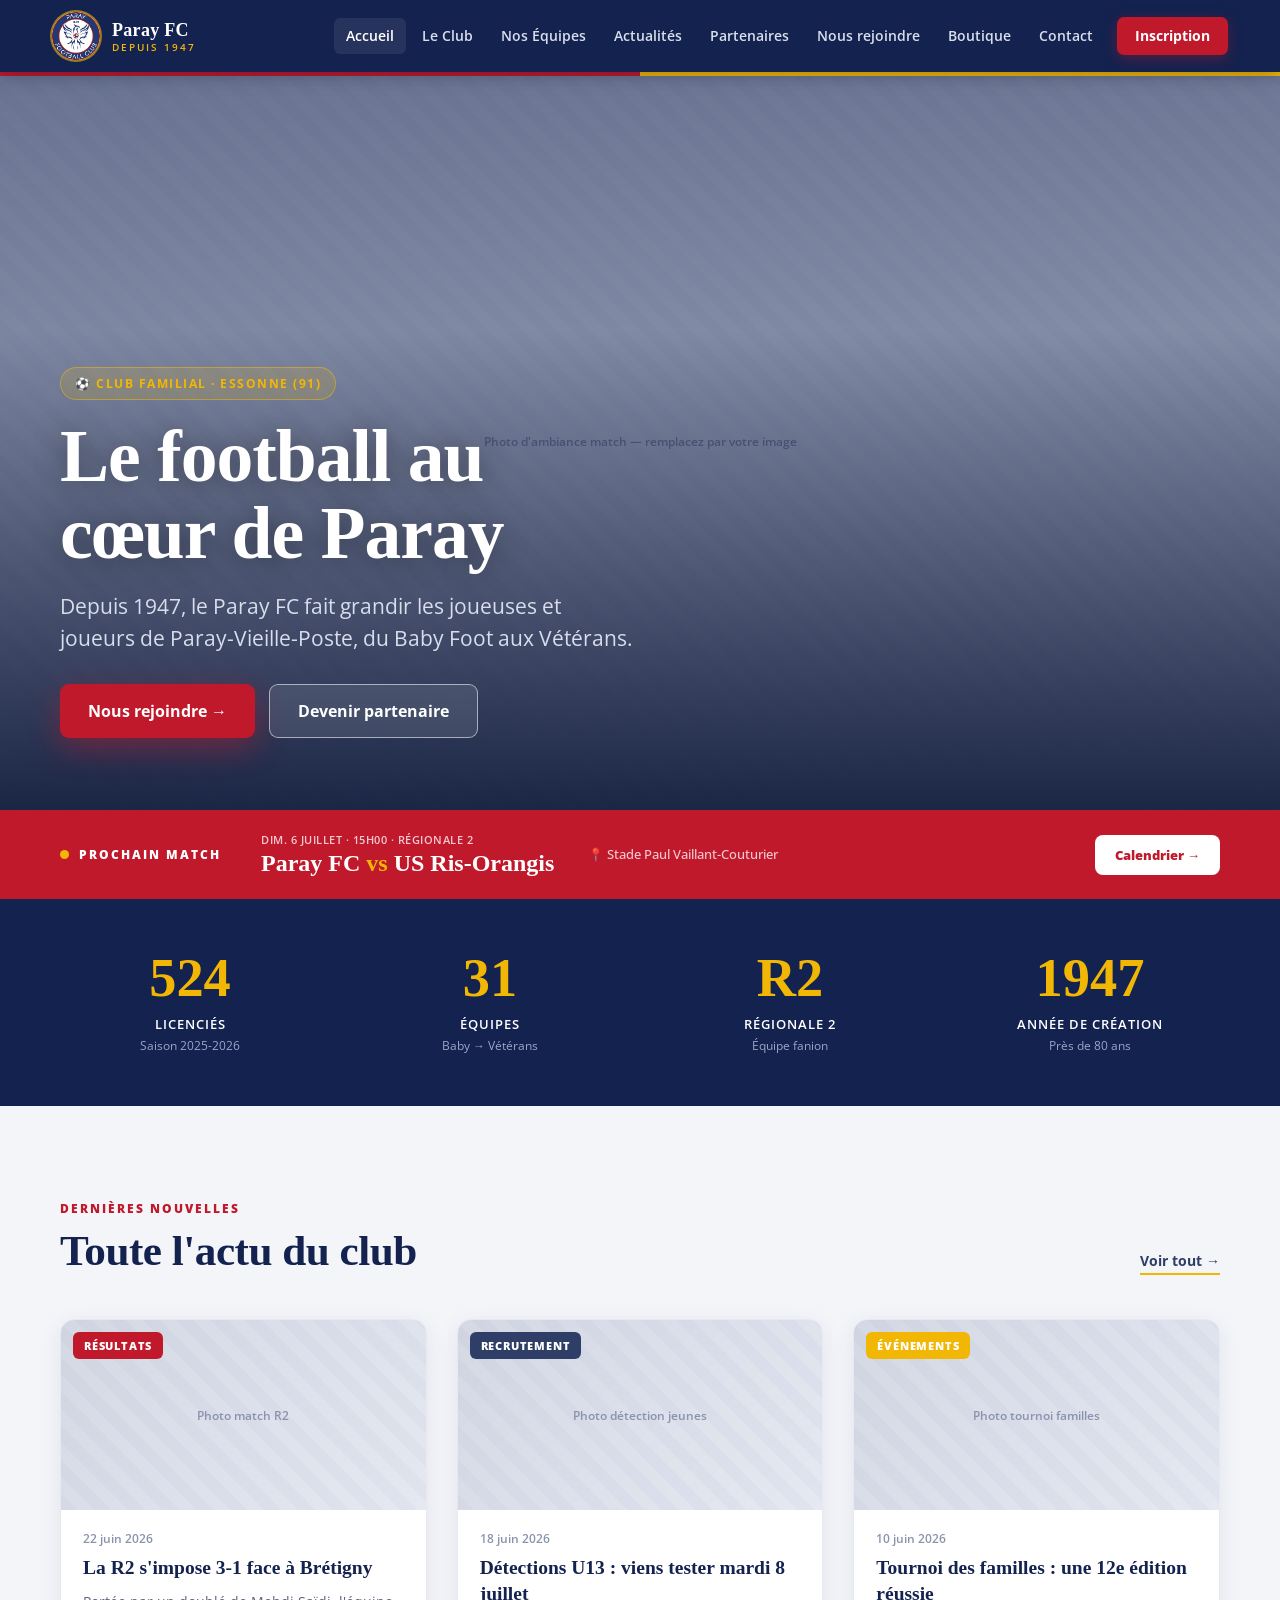
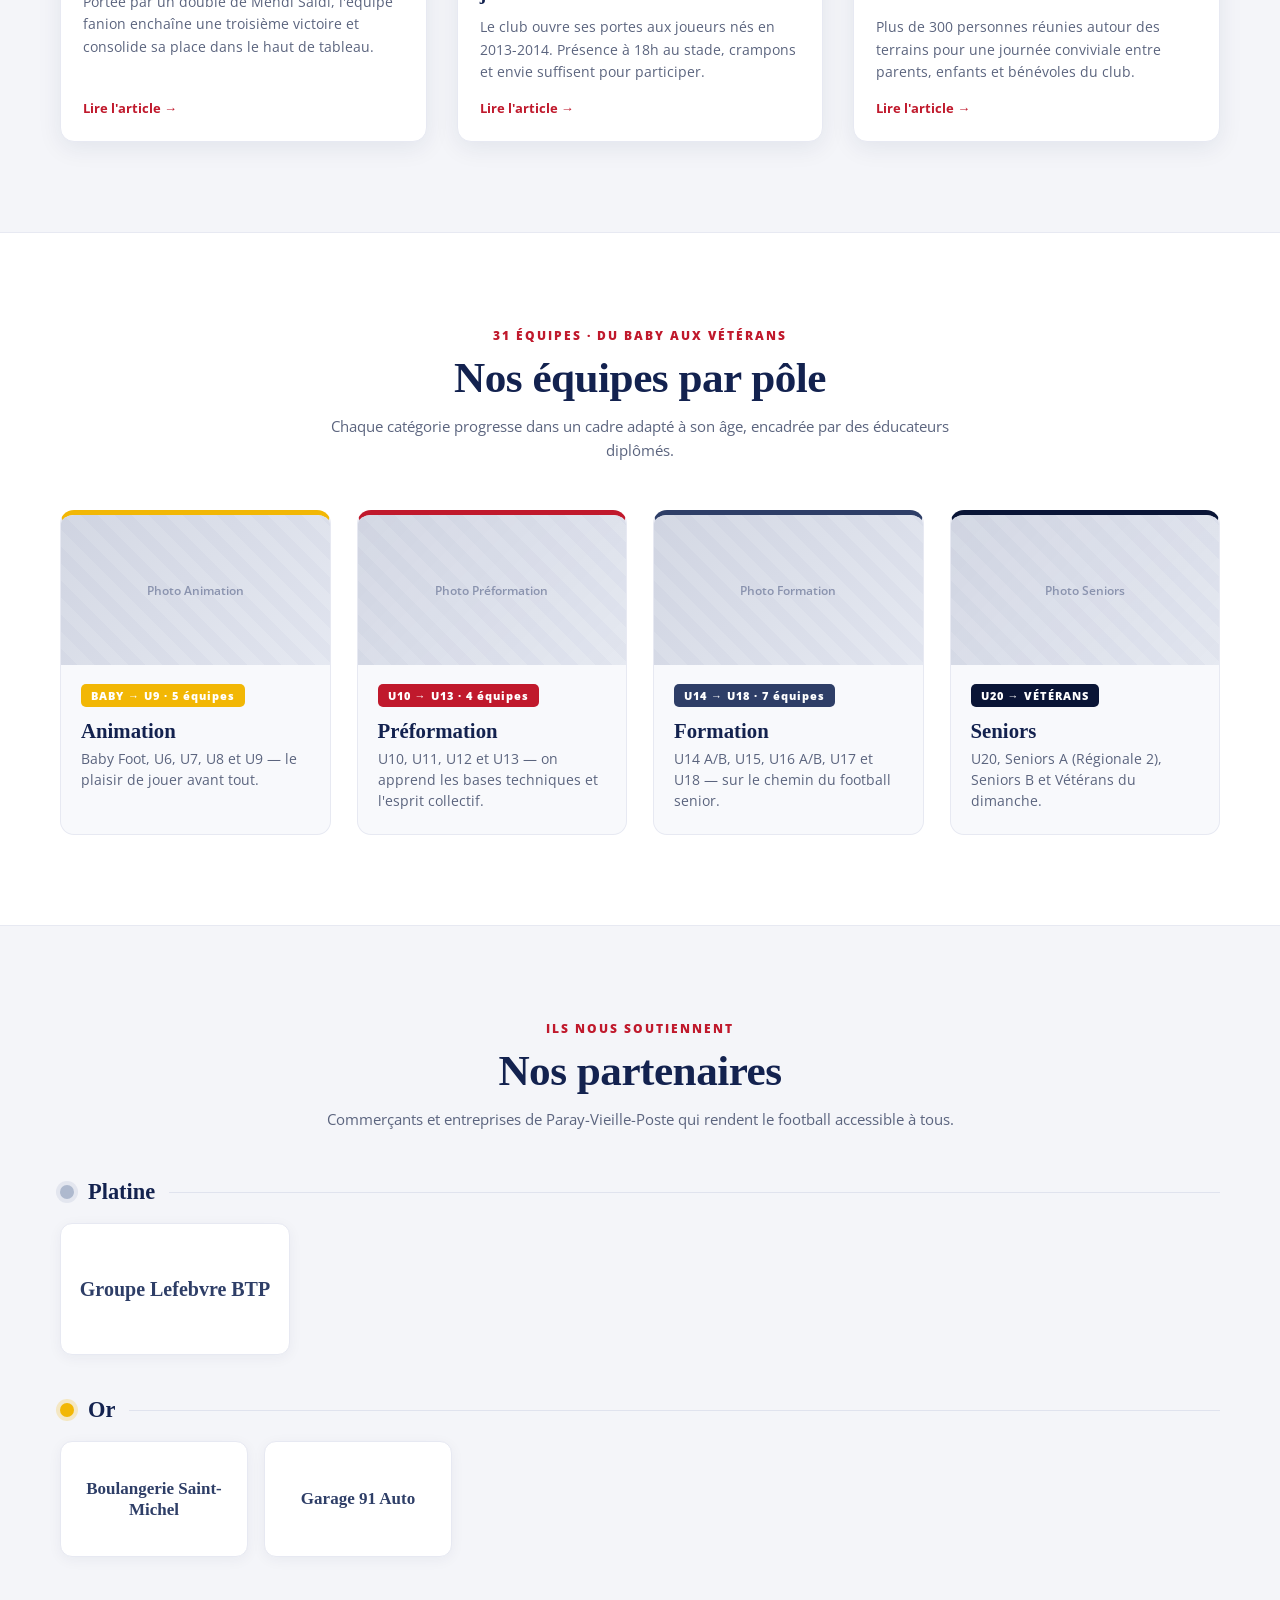
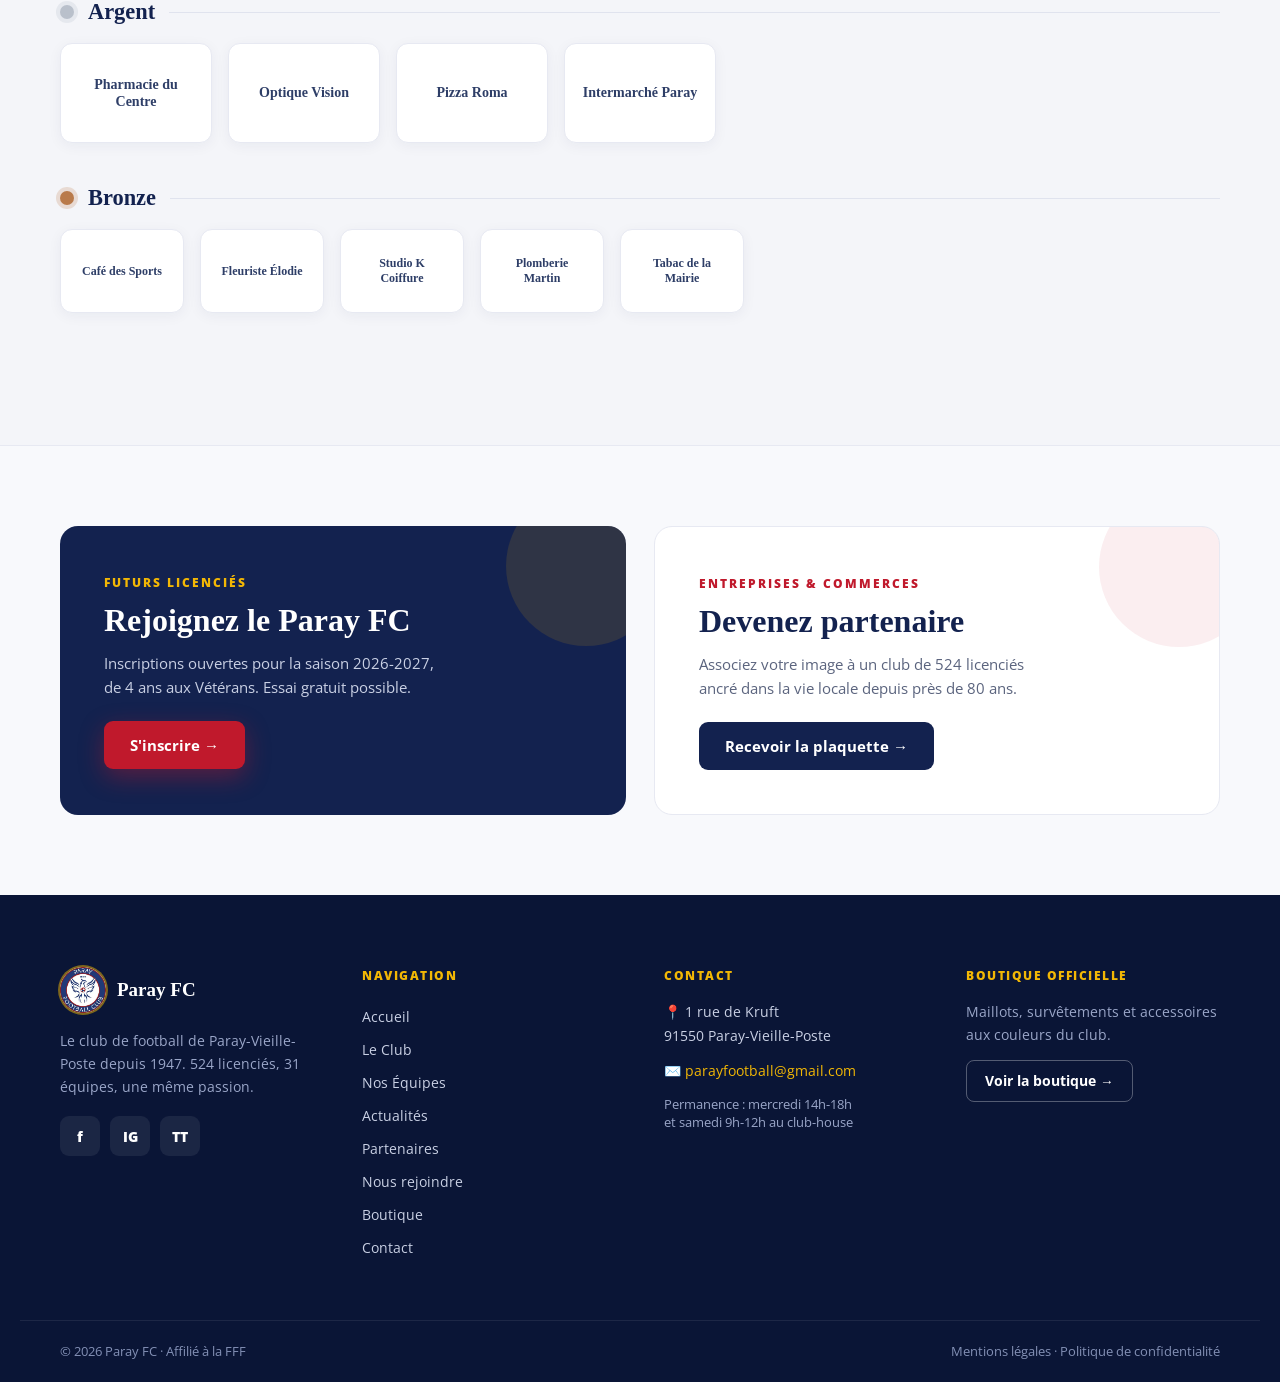
==== index.html @ 1a1b3046 "Week-end partage en ligne via Supabase (store.js) — admin ecrit, accueil lit, visible par tous" ====
<!DOCTYPE html>
<html lang="fr">
<head>
  <meta charset="utf-8">
  <meta name="viewport" content="width=device-width, initial-scale=1">
  <title>Paray FC — Le football au cœur de Paray</title>
  <meta name="description" content="Depuis 1947, le Paray Football Club fait grandir les joueuses et joueurs de Paray-Vieille-Poste, du Baby Foot aux Vétérans. 524 licenciés, 31 équipes.">

  <link rel="preconnect" href="https://fonts.googleapis.com">
  <link rel="preconnect" href="https://fonts.gstatic.com" crossorigin>
  <link href="https://fonts.googleapis.com/css2?family=Open+Sans:ital,wght@0,400;0,500;0,600;0,700;0,800;1,400&display=swap" rel="stylesheet">
  <link rel="stylesheet" href="css/style.css">
</head>
<body>

  <!-- ============ NAVIGATION ============ -->
  <header class="site-header">
    <nav class="nav">
      <a href="index.html#accueil" class="nav__logo">
        <img src="images/logo-paray.webp" data-config-src="logoUrl" alt="Logo Paray FC" class="logo-img">
        <span class="logo-text">
          <span class="logo-name" data-config="clubName">Paray FC</span>
          <span class="logo-since" data-config="since">DEPUIS 1947</span>
        </span>
      </a>

      <!-- Liens desktop -->
      <div class="nav__links">
        <a href="index.html#accueil" class="nav__link is-active">Accueil</a>
        <a href="club.html" class="nav__link">Le Club</a>
        <a href="equipes.html" class="nav__link">Nos Équipes</a>
        <a href="actualites.html" class="nav__link">Actualités</a>
        <a href="partenaires.html" class="nav__link">Partenaires</a>
        <a href="rejoindre.html" class="nav__link">Nous rejoindre</a>
        <a href="boutique.html" class="nav__link">Boutique</a>
        <a href="contact.html" class="nav__link">Contact</a>
        <a href="rejoindre.html" class="nav__cta">Inscription</a>
      </div>

      <!-- Bouton hamburger mobile -->
      <button class="nav__burger" data-burger aria-label="Menu" aria-expanded="false" aria-controls="mobile-menu">
        <span>
          <span></span><span></span><span></span>
        </span>
      </button>
    </nav>

    <!-- Menu mobile déroulant -->
    <div class="mobile-menu" id="mobile-menu" data-mobile-menu>
      <a href="index.html#accueil" class="mobile-menu__link">Accueil</a>
      <a href="club.html" class="mobile-menu__link">Le Club</a>
      <a href="equipes.html" class="mobile-menu__link">Nos Équipes</a>
      <a href="actualites.html" class="mobile-menu__link">Actualités</a>
      <a href="partenaires.html" class="mobile-menu__link">Partenaires</a>
      <a href="rejoindre.html" class="mobile-menu__link">Nous rejoindre</a>
      <a href="boutique.html" class="mobile-menu__link">Boutique</a>
      <a href="contact.html" class="mobile-menu__link">Contact</a>
      <a href="rejoindre.html" class="mobile-menu__cta">S'inscrire au club</a>
    </div>
  </header>

  <!-- ============ HERO ============ -->
  <section id="accueil" class="hero">
    <div class="img-placeholder">Photo d'ambiance match — remplacez par votre image</div>
    <div class="hero__overlay"></div>
    <div class="hero__stripe"></div>

    <div class="hero__content">
      <span class="badge">⚽ CLUB FAMILIAL · ESSONNE (91)</span>
      <h1 class="hero__title">Le football au cœur de Paray</h1>
      <p class="hero__text">Depuis <span data-config="foundedYear">1947</span>, le <span data-config="clubName">Paray FC</span> fait grandir les joueuses et joueurs de <span data-config="city">Paray-Vieille-Poste</span>, du Baby Foot aux Vétérans.</p>
      <div class="hero__actions">
        <a href="rejoindre.html" class="btn btn--primary">Nous rejoindre →</a>
        <a href="partenaires.html" class="btn btn--ghost">Devenir partenaire</a>
      </div>
    </div>
  </section>

  <!-- ============ BANDEAU PROCHAIN MATCH ============ -->
  <section class="match-banner">
    <div class="match-banner__inner">
      <div class="match-label">
        <span class="pulse-dot"></span>
        <span>PROCHAIN MATCH</span>
      </div>
      <div class="match-info">
        <div>
          <div class="match-meta">DIM. 6 JUILLET · 15H00 · RÉGIONALE 2</div>
          <div class="match-teams"><span data-config="clubName">Paray FC</span> <span class="vs">vs</span> US Ris-Orangis</div>
        </div>
        <span class="match-place">📍 Stade Paul Vaillant-Couturier</span>
      </div>
      <a href="actualites.html" class="match-cta">Calendrier →</a>
    </div>
  </section>

  <!-- ============ WEEK-END (programme + résultats, alimentés par admin.html) ============ -->
  <section id="weekend" class="section" hidden>
    <div class="section-head">
      <div>
        <span class="eyebrow">LE WEEK-END</span>
        <h2 class="section-title">Programme &amp; résultats</h2>
      </div>
      <span id="weekend-date" class="section-head__meta"></span>
    </div>
    <div class="weekend-grid">
      <div class="weekend-col">
        <h3 class="weekend-subtitle">📅 Programme</h3>
        <div id="program-wrap"></div>
        <p id="program-empty" class="wk-empty" hidden>Programme à venir.</p>
      </div>
      <div class="weekend-col">
        <h3 class="weekend-subtitle">🏆 Derniers résultats</h3>
        <div id="results-wrap"></div>
        <p id="results-empty" class="wk-empty" hidden>Résultats à venir.</p>
      </div>
    </div>
  </section>

  <!-- ============ STATISTIQUES ============ -->
  <section class="stats">
    <div class="stats__grid">
      <div class="stat">
        <span class="stat__value" data-config="memberCount">524</span>
        <span class="stat__label">Licenciés</span>
        <span class="stat__sub">Saison 2025-2026</span>
      </div>
      <div class="stat">
        <span class="stat__value" data-config="teamCount">31</span>
        <span class="stat__label">Équipes</span>
        <span class="stat__sub">Baby → Vétérans</span>
      </div>
      <div class="stat">
        <span class="stat__value">R2</span>
        <span class="stat__label" data-config="flagshipTeam.level">Régionale 2</span>
        <span class="stat__sub">Équipe fanion</span>
      </div>
      <div class="stat">
        <span class="stat__value" data-config="foundedYear">1947</span>
        <span class="stat__label">Année de création</span>
        <span class="stat__sub">Près de 80 ans</span>
      </div>
    </div>
  </section>

  <!-- ============ ACTUALITÉS ============ -->
  <section id="actus" class="section">
    <div class="section-head">
      <div>
        <span class="eyebrow">DERNIÈRES NOUVELLES</span>
        <h2 class="section-title">Toute l'actu du club</h2>
      </div>
      <a href="actualites.html" class="link-more">Voir tout →</a>
    </div>

    <div class="news-grid" id="news-grid">
      <!-- Article 1 -->
      <a href="actualites.html" class="news-card">
        <div class="news-card__media">
          <div class="img-placeholder">Photo match R2</div>
          <span class="news-card__cat" style="background:var(--secondary);">RÉSULTATS</span>
        </div>
        <div class="news-card__body">
          <span class="news-card__date">22 juin 2026</span>
          <h3 class="news-card__title">La R2 s'impose 3-1 face à Brétigny</h3>
          <p class="news-card__excerpt">Portée par un doublé de Mehdi Saïdi, l'équipe fanion enchaîne une troisième victoire et consolide sa place dans le haut de tableau.</p>
          <span class="news-card__more">Lire l'article →</span>
        </div>
      </a>
      <!-- Article 2 -->
      <a href="actualites.html" class="news-card">
        <div class="news-card__media">
          <div class="img-placeholder">Photo détection jeunes</div>
          <span class="news-card__cat" style="background:var(--navy-text);">RECRUTEMENT</span>
        </div>
        <div class="news-card__body">
          <span class="news-card__date">18 juin 2026</span>
          <h3 class="news-card__title">Détections U13 : viens tester mardi 8 juillet</h3>
          <p class="news-card__excerpt">Le club ouvre ses portes aux joueurs nés en 2013-2014. Présence à 18h au stade, crampons et envie suffisent pour participer.</p>
          <span class="news-card__more">Lire l'article →</span>
        </div>
      </a>
      <!-- Article 3 -->
      <a href="actualites.html" class="news-card">
        <div class="news-card__media">
          <div class="img-placeholder">Photo tournoi familles</div>
          <span class="news-card__cat" style="background:var(--accent);">ÉVÉNEMENTS</span>
        </div>
        <div class="news-card__body">
          <span class="news-card__date">10 juin 2026</span>
          <h3 class="news-card__title">Tournoi des familles : une 12e édition réussie</h3>
          <p class="news-card__excerpt">Plus de 300 personnes réunies autour des terrains pour une journée conviviale entre parents, enfants et bénévoles du club.</p>
          <span class="news-card__more">Lire l'article →</span>
        </div>
      </a>
    </div>
  </section>

  <!-- ============ ÉQUIPES PAR PÔLE ============ -->
  <section id="equipes" class="section--band">
    <div class="section">
      <div class="section-center">
        <span class="eyebrow"><span data-config="teamCount">31</span> ÉQUIPES · DU BABY AUX VÉTÉRANS</span>
        <h2 class="section-title">Nos équipes par pôle</h2>
        <p>Chaque catégorie progresse dans un cadre adapté à son âge, encadrée par des éducateurs diplômés.</p>
      </div>

      <div class="poles-grid">
        <!-- Pôle Animation -->
        <a href="equipes.html#pole-animation" class="pole-card" style="border-top-color:var(--accent);">
          <div class="pole-card__media"><div class="img-placeholder">Photo Animation</div></div>
          <div class="pole-card__body">
            <span class="pole-range" style="background:var(--accent);">BABY → U9 · 5 équipes</span>
            <h3 class="pole-name">Animation</h3>
            <p class="pole-teams">Baby Foot, U6, U7, U8 et U9 — le plaisir de jouer avant tout.</p>
          </div>
        </a>
        <!-- Pôle Préformation -->
        <a href="equipes.html#pole-preformation" class="pole-card" style="border-top-color:var(--secondary);">
          <div class="pole-card__media"><div class="img-placeholder">Photo Préformation</div></div>
          <div class="pole-card__body">
            <span class="pole-range" style="background:var(--secondary);">U10 → U13 · 4 équipes</span>
            <h3 class="pole-name">Préformation</h3>
            <p class="pole-teams">U10, U11, U12 et U13 — on apprend les bases techniques et l'esprit collectif.</p>
          </div>
        </a>
        <!-- Pôle Formation -->
        <a href="equipes.html#pole-formation" class="pole-card" style="border-top-color:var(--navy-text);">
          <div class="pole-card__media"><div class="img-placeholder">Photo Formation</div></div>
          <div class="pole-card__body">
            <span class="pole-range" style="background:var(--navy-text);">U14 → U18 · 7 équipes</span>
            <h3 class="pole-name">Formation</h3>
            <p class="pole-teams">U14 A/B, U15, U16 A/B, U17 et U18 — sur le chemin du football senior.</p>
          </div>
        </a>
        <!-- Pôle Seniors -->
        <a href="equipes.html#pole-seniors" class="pole-card" style="border-top-color:var(--navy-dark);">
          <div class="pole-card__media"><div class="img-placeholder">Photo Seniors</div></div>
          <div class="pole-card__body">
            <span class="pole-range" style="background:var(--navy-dark);">U20 → VÉTÉRANS</span>
            <h3 class="pole-name">Seniors</h3>
            <p class="pole-teams">U20, Seniors A (Régionale 2), Seniors B et Vétérans du dimanche.</p>
          </div>
        </a>
      </div>
    </div>
  </section>

  <!-- ============ PARTENAIRES ============ -->
  <section id="partenaires" class="section">
    <div class="section-center">
      <span class="eyebrow">ILS NOUS SOUTIENNENT</span>
      <h2 class="section-title">Nos partenaires</h2>
      <p>Commerçants et entreprises de Paray-Vieille-Poste qui rendent le football accessible à tous.</p>
    </div>

    <!-- Platine -->
    <div class="tier">
      <div class="tier__head">
        <span class="tier__chip" style="background:#AEB9CE;box-shadow:0 0 0 4px rgba(174,185,206,.25);"></span>
        <span class="tier__name">Platine</span>
        <span class="tier__line"></span>
      </div>
      <div class="tier__logos">
        <div class="partner-logo" style="width:230px;height:132px;"><span style="font-size:20px;">Groupe Lefebvre BTP</span></div>
      </div>
    </div>

    <!-- Or -->
    <div class="tier">
      <div class="tier__head">
        <span class="tier__chip" style="background:var(--accent);box-shadow:0 0 0 4px rgb(from var(--accent) r g b / .22);"></span>
        <span class="tier__name">Or</span>
        <span class="tier__line"></span>
      </div>
      <div class="tier__logos">
        <div class="partner-logo" style="width:188px;height:116px;"><span style="font-size:17px;">Boulangerie Saint-Michel</span></div>
        <div class="partner-logo" style="width:188px;height:116px;"><span style="font-size:17px;">Garage 91 Auto</span></div>
      </div>
    </div>

    <!-- Argent -->
    <div class="tier">
      <div class="tier__head">
        <span class="tier__chip" style="background:#B9C0CB;box-shadow:0 0 0 4px rgba(185,192,203,.25);"></span>
        <span class="tier__name">Argent</span>
        <span class="tier__line"></span>
      </div>
      <div class="tier__logos">
        <div class="partner-logo" style="width:152px;height:100px;"><span style="font-size:14px;">Pharmacie du Centre</span></div>
        <div class="partner-logo" style="width:152px;height:100px;"><span style="font-size:14px;">Optique Vision</span></div>
        <div class="partner-logo" style="width:152px;height:100px;"><span style="font-size:14px;">Pizza Roma</span></div>
        <div class="partner-logo" style="width:152px;height:100px;"><span style="font-size:14px;">Intermarché Paray</span></div>
      </div>
    </div>

    <!-- Bronze -->
    <div class="tier">
      <div class="tier__head">
        <span class="tier__chip" style="background:#B97A4A;box-shadow:0 0 0 4px rgba(185,122,74,.22);"></span>
        <span class="tier__name">Bronze</span>
        <span class="tier__line"></span>
      </div>
      <div class="tier__logos">
        <div class="partner-logo" style="width:124px;height:84px;"><span style="font-size:12px;">Café des Sports</span></div>
        <div class="partner-logo" style="width:124px;height:84px;"><span style="font-size:12px;">Fleuriste Élodie</span></div>
        <div class="partner-logo" style="width:124px;height:84px;"><span style="font-size:12px;">Studio K Coiffure</span></div>
        <div class="partner-logo" style="width:124px;height:84px;"><span style="font-size:12px;">Plomberie Martin</span></div>
        <div class="partner-logo" style="width:124px;height:84px;"><span style="font-size:12px;">Tabac de la Mairie</span></div>
      </div>
    </div>
  </section>

  <!-- ============ DOUBLE CALL-TO-ACTION ============ -->
  <section class="cta-section">
    <div class="cta-grid">
      <!-- CTA Rejoindre -->
      <div id="rejoindre" class="cta-card cta-card--join">
        <div class="cta-card__deco cta-card__deco--gold"></div>
        <span class="eyebrow eyebrow--gold">FUTURS LICENCIÉS</span>
        <h3>Rejoignez le <span data-config="clubName">Paray FC</span></h3>
        <p>Inscriptions ouvertes pour la saison 2026-2027, de 4 ans aux Vétérans. Essai gratuit possible.</p>
        <a href="rejoindre.html" class="cta-card__btn cta-card__btn--red">S'inscrire →</a>
      </div>
      <!-- CTA Partenaire -->
      <div class="cta-card cta-card--partner">
        <div class="cta-card__deco cta-card__deco--red"></div>
        <span class="eyebrow">ENTREPRISES & COMMERCES</span>
        <h3>Devenez partenaire</h3>
        <p>Associez votre image à un club de <span data-config="memberCount">524</span> licenciés ancré dans la vie locale depuis près de 80 ans.</p>
        <a href="partenaires.html" class="cta-card__btn cta-card__btn--navy">Recevoir la plaquette →</a>
      </div>
    </div>
  </section>

  <!-- ============ FOOTER ============ -->
  <footer id="contact" class="site-footer">
    <div class="footer-grid">
      <!-- Colonne club -->
      <div class="footer-club">
        <div class="footer-club__top">
          <img src="images/logo-paray.webp" data-config-src="logoUrl" alt="Logo Paray FC" class="footer-club__logo">
          <span class="footer-club__name" data-config="clubName">Paray FC</span>
        </div>
        <p class="footer-club__text" data-config="aboutText">Le club de football de Paray-Vieille-Poste depuis 1947. 524 licenciés, 31 équipes, une même passion.</p>
        <div class="social">
          <a href="#" data-config-href="social.facebook" aria-label="Facebook" class="social__link">f</a>
          <a href="#" data-config-href="social.instagram" aria-label="Instagram" class="social__link">IG</a>
          <a href="#" data-config-href="social.tiktok" aria-label="TikTok" class="social__link">TT</a>
        </div>
      </div>
      <!-- Liens rapides -->
      <div class="footer-col">
        <h4 class="footer-col__title">Navigation</h4>
        <a href="index.html#accueil" class="footer-link">Accueil</a>
        <a href="club.html" class="footer-link">Le Club</a>
        <a href="equipes.html" class="footer-link">Nos Équipes</a>
        <a href="actualites.html" class="footer-link">Actualités</a>
        <a href="partenaires.html" class="footer-link">Partenaires</a>
        <a href="rejoindre.html" class="footer-link">Nous rejoindre</a>
        <a href="boutique.html" class="footer-link">Boutique</a>
        <a href="contact.html" class="footer-link">Contact</a>
      </div>
      <!-- Contact -->
      <div class="footer-col">
        <h4 class="footer-col__title">Contact</h4>
        <p class="footer-contact">📍 <span data-config-html="addressHtml">1 rue de Kruft<br>91550 Paray-Vieille-Poste</span></p>
        <p class="footer-contact" data-config-show="phone" hidden>📞 <a data-config="phone" data-config-href="telHref" href="#"></a></p>
        <p class="footer-contact" style="margin-top:12px;">✉️ <a href="mailto:parayfootball@gmail.com" data-config="email" data-config-href="emailHref">parayfootball@gmail.com</a></p>
        <p class="footer-contact--muted">Permanence : mercredi 14h-18h<br>et samedi 9h-12h au club-house</p>
      </div>
      <!-- Boutique -->
      <div class="footer-col footer-shop">
        <h4 class="footer-col__title">Boutique officielle</h4>
        <p>Maillots, survêtements et accessoires aux couleurs du club.</p>
        <a href="boutique.html" data-config-href="shopUrl" class="footer-shop__btn">Voir la boutique →</a>
      </div>
    </div>
    <!-- Bas de footer -->
    <div class="footer-bottom">
      <span>© 2026 <span data-config="clubName">Paray Football Club</span> · Affilié à la FFF</span>
      <span>Mentions légales · Politique de confidentialité</span>
    </div>
  </footer>

  <script src="js/config.js"></script>
  <script src="js/store.js"></script>
  <script src="js/main.js"></script>
  <script src="js/weekend.js"></script>
</body>
</html>
---- css/style.css ----
/* ===================================================================
   PARAY FC — Feuille de styles globale
   Couleurs club : navy #13224F · rouge #C0192C · or #F2B705
   =================================================================== */

:root {
  /* Couleurs pilotées par js/config.js (CONFIG.colors).
     Modifiez-les dans config.js, pas ici. */
  --primary:     #13224F;
  --secondary:   #C0192C;
  --accent:      #F2B705;

  --navy:        var(--primary);
  /* Nuances dérivées du primary : suivent automatiquement la couleur du club */
  --navy-dark:   color-mix(in oklab, var(--primary), #000 22%);
  --navy-text:   color-mix(in oklab, var(--primary), #fff 14%);
  --bg:          #F4F5F9;
  --red:         var(--secondary);
  --gold:        var(--accent);
  --white:       #ffffff;
  --grey-text:   #5B647E;
  --grey-soft:   #9AA6C8;
  --border:      #E7E9F2;
  --maxw:        1240px;
}

/* ---------- Reset ---------- */
* { box-sizing: border-box; margin: 0; padding: 0; }
html { scroll-behavior: smooth; }
body {
  font-family: 'Open Sans', -apple-system, BlinkMacSystemFont, 'Segoe UI', sans-serif;
  background: var(--bg);
  color: var(--navy-text);
  -webkit-font-smoothing: antialiased;
  overflow-x: hidden;
}
a { text-decoration: none; color: inherit; }
img { display: block; max-width: 100%; }
::selection { background: var(--gold); color: var(--navy-text); }

@keyframes pvfc-pulse { 0%,100%{ opacity:1; } 50%{ opacity:.45; } }

/* ---------- Utilitaires ---------- */
.container { max-width: var(--maxw); margin: 0 auto; }
.serif { font-family: Cambria, Georgia, serif; }

.eyebrow {
  font-size: 12px; font-weight: 800; letter-spacing: 2px; color: var(--red);
  text-transform: uppercase;
}
.section-title {
  font-family: Cambria, Georgia, serif; font-weight: 700;
  font-size: clamp(1.8rem, 4.5vw, 2.7rem); color: var(--navy);
  margin-top: 8px; letter-spacing: -.5px;
}

/* Emplacements d'images (remplacent les anciens <image-slot>) */
.img-placeholder {
  position: absolute; inset: 0; width: 100%; height: 100%;
  background:
    linear-gradient(135deg, rgb(from var(--primary) r g b / .12), rgb(from var(--primary) r g b / .04)),
    repeating-linear-gradient(45deg, #e9ecf5 0 12px, #eef1f8 12px 24px);
  display: flex; align-items: center; justify-content: center; text-align: center;
  color: #8A93AE; font-size: 12px; font-weight: 600; padding: 12px;
}
.img-placeholder img { width: 100%; height: 100%; object-fit: cover; }

/* ===================================================================
   BOUTONS
   =================================================================== */
.btn {
  display: inline-flex; align-items: center; gap: 9px;
  font-size: 16px; font-weight: 700; padding: 15px 28px;
  border-radius: 9px; border: none; cursor: pointer; transition: all .15s;
}
.btn--primary { background: var(--red); color: var(--white); box-shadow: 0 10px 30px rgb(from var(--secondary) r g b / .45); }
.btn--primary:hover { transform: translateY(-2px); }
.btn--ghost {
  background: rgba(255,255,255,.1); backdrop-filter: blur(4px);
  border: 1.5px solid rgba(255,255,255,.55); color: var(--white);
}
.btn--ghost:hover { background: rgba(255,255,255,.2); }
.btn--navy { background: var(--navy); color: var(--white); }

/* ===================================================================
   NAVIGATION
   =================================================================== */
.site-header {
  position: sticky; top: 0; z-index: 100;
  background: var(--navy); box-shadow: 0 2px 18px rgba(8,15,40,.35);
}
.nav {
  max-width: var(--maxw); margin: 0 auto;
  display: flex; align-items: center; justify-content: space-between;
  padding: 0 clamp(16px, 4vw, 32px); height: 72px;
}
.nav__logo { display: flex; align-items: center; gap: 12px; }
.logo-img {
  width: 48px; height: 48px; border-radius: 50%; flex: none;
  background: var(--white); object-fit: cover;
  box-shadow: 0 0 0 2px rgb(from var(--accent) r g b / .6);
}
.logo-text { display: flex; flex-direction: column; line-height: 1; flex: none; }
.logo-name {
  font-family: Cambria, Georgia, serif; font-weight: 700; font-size: 18px;
  color: var(--white); letter-spacing: .3px; white-space: nowrap;
}
.logo-since {
  font-size: 10px; color: var(--gold); font-weight: 600; letter-spacing: 2px;
  margin-top: 3px; white-space: nowrap;
}

.nav__links { display: flex; align-items: center; gap: 4px; }
.nav__link {
  font-size: 13.5px; font-weight: 600; color: #D9DEEC;
  padding: 9px 12px; border-radius: 6px; transition: all .15s;
}
.nav__link:hover, .nav__link.is-active { color: var(--white); background: rgba(255,255,255,.08); }
.nav__cta {
  margin-left: 8px; background: var(--red); color: var(--white);
  font-size: 13.5px; font-weight: 700; padding: 10px 18px; border-radius: 7px;
  box-shadow: 0 4px 14px rgb(from var(--secondary) r g b / .35); transition: background .15s;
}
.nav__cta:hover { background: #a81423; }

/* Bouton hamburger */
.nav__burger {
  background: none; border: none; cursor: pointer;
  width: 42px; height: 42px; display: none; place-items: center;
}
.nav__burger span { display: flex; flex-direction: column; gap: 5px; }
.nav__burger span span {
  display: block; width: 24px; height: 2.5px; background: var(--white); border-radius: 2px;
}

/* Menu mobile déroulant */
.mobile-menu {
  background: var(--navy-dark); border-top: 1px solid rgba(255,255,255,.08);
  padding: 8px 16px 18px; display: none;
}
.mobile-menu.is-open { display: block; }
.mobile-menu__link {
  display: block; font-size: 15px; font-weight: 600; color: #E4E8F2;
  padding: 13px 8px; border-bottom: 1px solid rgba(255,255,255,.06);
}
.mobile-menu__cta {
  display: block; text-align: center; margin-top: 14px;
  background: var(--red); color: var(--white); font-size: 15px; font-weight: 700;
  padding: 14px; border-radius: 8px;
}

/* Bascule responsive */
@media (max-width: 767px) {
  .nav__links { display: none; }
  .nav__burger { display: grid; }
}

/* ===================================================================
   HERO
   =================================================================== */
.hero {
  position: relative; min-height: clamp(520px, 82vh, 760px);
  display: flex; align-items: flex-end; overflow: hidden;
}
.hero__overlay {
  position: absolute; inset: 0;
  background: linear-gradient(180deg, rgb(from var(--primary) r g b / .55) 0%, rgb(from var(--primary) r g b / .45) 35%, rgb(from var(--navy-dark) r g b / .92) 100%);
}
.hero__stripe {
  position: absolute; top: 0; left: 0; right: 0; height: 4px; z-index: 2;
  background: linear-gradient(90deg, var(--red) 0%, var(--red) 50%, var(--gold) 50%, var(--gold) 100%);
}
.hero__content {
  position: relative; z-index: 3; width: 100%; max-width: var(--maxw);
  margin: 0 auto; padding: 0 clamp(20px, 5vw, 40px) clamp(40px, 7vw, 72px);
}
.badge {
  display: inline-flex; align-items: center; gap: 8px;
  background: rgb(from var(--accent) r g b / .16); border: 1px solid rgb(from var(--accent) r g b / .5);
  color: var(--gold); font-size: 12px; font-weight: 700; letter-spacing: 1.5px;
  padding: 7px 14px; border-radius: 30px;
}
.hero__title {
  font-family: Cambria, Georgia, serif; font-weight: 700; color: var(--white);
  font-size: clamp(2.3rem, 6.5vw, 4.6rem); line-height: 1.04; letter-spacing: -1px;
  margin: 18px 0 0; max-width: 14ch; text-shadow: 0 2px 30px rgba(0,0,0,.4);
}
.hero__text {
  color: #D9DEEC; font-size: clamp(1rem, 2.2vw, 1.3rem); font-weight: 400;
  line-height: 1.55; margin: 18px 0 0; max-width: 48ch;
}
.hero__actions { display: flex; flex-wrap: wrap; gap: 14px; margin-top: 30px; }

/* ===================================================================
   BANDEAU PROCHAIN MATCH
   =================================================================== */
.match-banner { background: var(--red); color: var(--white); }
.match-banner__inner {
  max-width: var(--maxw); margin: 0 auto;
  padding: clamp(16px, 3vw, 22px) clamp(20px, 5vw, 40px);
  display: flex; flex-wrap: wrap; align-items: center; gap: clamp(14px, 4vw, 40px);
}
.match-label { display: flex; align-items: center; gap: 10px; flex: none; font-weight: 800; font-size: 12px; letter-spacing: 2px; }
.pulse-dot { width: 9px; height: 9px; border-radius: 50%; background: var(--gold); animation: pvfc-pulse 1.6s ease-in-out infinite; }
.match-info { display: flex; flex-wrap: wrap; align-items: center; gap: clamp(12px, 3vw, 34px); flex: 1; min-width: 220px; }
.match-meta { font-size: 11px; font-weight: 600; color: #F6C9CF; letter-spacing: .5px; }
.match-teams { font-family: Cambria, Georgia, serif; font-size: clamp(1.05rem, 2.6vw, 1.5rem); font-weight: 700; margin-top: 3px; }
.match-teams .vs { color: var(--gold); }
.match-place { font-size: 12.5px; font-weight: 500; color: #F6C9CF; display: flex; align-items: center; gap: 6px; }
.match-cta {
  flex: none; background: var(--white); color: var(--red);
  font-size: 13px; font-weight: 800; padding: 11px 20px; border-radius: 8px; transition: transform .15s;
}
.match-cta:hover { transform: translateY(-2px); }

/* ===================================================================
   STATISTIQUES
   =================================================================== */
.stats { background: var(--navy); }
.stats__grid {
  max-width: var(--maxw); margin: 0 auto;
  padding: clamp(32px, 5vw, 52px) clamp(20px, 5vw, 40px);
  display: grid; grid-template-columns: repeat(auto-fit, minmax(150px, 1fr));
  gap: clamp(20px, 4vw, 40px); text-align: center;
}
.stat { display: flex; flex-direction: column; align-items: center; }
.stat__value { font-family: Cambria, Georgia, serif; font-weight: 700; font-size: clamp(2.4rem, 5.5vw, 3.4rem); color: var(--gold); line-height: 1; }
.stat__label { font-size: 13px; font-weight: 600; color: var(--white); margin-top: 10px; text-transform: uppercase; letter-spacing: 1px; }
.stat__sub { font-size: 12px; color: var(--grey-soft); margin-top: 4px; }

/* ===================================================================
   SECTIONS GÉNÉRIQUES
   =================================================================== */
.section { max-width: var(--maxw); margin: 0 auto; padding: clamp(56px, 8vw, 90px) clamp(20px, 5vw, 40px); }
.section--band { background: var(--white); border-top: 1px solid var(--border); border-bottom: 1px solid var(--border); }
.section-head {
  display: flex; flex-wrap: wrap; align-items: flex-end; justify-content: space-between;
  gap: 16px; margin-bottom: clamp(28px, 4vw, 44px);
}
.section-center { text-align: center; max-width: 640px; margin: 0 auto clamp(32px, 4vw, 48px); }
.section-center p { font-size: 15px; color: var(--grey-text); line-height: 1.6; margin-top: 12px; }
.link-more { font-size: 14px; font-weight: 700; color: var(--navy-text); border-bottom: 2px solid var(--gold); padding-bottom: 3px; }

/* ---------- Actualités ---------- */
.news-grid { display: grid; grid-template-columns: repeat(auto-fit, minmax(290px, 1fr)); gap: clamp(20px, 3vw, 30px); }
.news-card {
  display: flex; flex-direction: column; background: var(--white);
  border-radius: 14px; overflow: hidden; box-shadow: 0 6px 24px rgb(from var(--primary) r g b / .08);
  border: 1px solid var(--border); transition: transform .18s, box-shadow .18s;
}
.news-card:hover { transform: translateY(-5px); box-shadow: 0 16px 40px rgb(from var(--primary) r g b / .16); }
.news-card__media { position: relative; height: 190px; }
.news-card__cat {
  position: absolute; top: 12px; left: 12px; z-index: 2; color: var(--white);
  font-size: 11px; font-weight: 800; letter-spacing: .8px; padding: 6px 11px; border-radius: 6px;
}
.news-card__body { padding: 20px 22px 24px; display: flex; flex-direction: column; flex: 1; }
.news-card__date { font-size: 12px; font-weight: 600; color: #8A93AE; }
.news-card__title { font-family: Cambria, Georgia, serif; font-weight: 700; font-size: 1.22rem; color: var(--navy); line-height: 1.3; margin: 8px 0 0; }
.news-card__excerpt { font-size: 14px; color: var(--grey-text); line-height: 1.6; margin-top: 10px; flex: 1; }
.news-card__more { font-size: 13px; font-weight: 700; color: var(--red); margin-top: 16px; }

/* ---------- Équipes par pôle ---------- */
.poles-grid { display: grid; grid-template-columns: repeat(auto-fit, minmax(240px, 1fr)); gap: clamp(18px, 3vw, 26px); }
.pole-card {
  display: flex; flex-direction: column; background: #F8F9FC;
  border-radius: 14px; overflow: hidden; border: 1px solid var(--border);
  border-top: 5px solid var(--navy); transition: transform .18s, box-shadow .18s;
}
.pole-card:hover { transform: translateY(-5px); box-shadow: 0 16px 40px rgb(from var(--primary) r g b / .12); }
.pole-card__media { position: relative; height: 150px; }
.pole-card__body { padding: 18px 20px 22px; }
.pole-range { display: inline-block; font-size: 11px; font-weight: 800; letter-spacing: 1px; color: var(--white); padding: 4px 10px; border-radius: 5px; }
.pole-name { font-family: Cambria, Georgia, serif; font-weight: 700; font-size: 1.3rem; color: var(--navy); margin-top: 12px; }
.pole-teams { font-size: 13.5px; color: var(--grey-text); line-height: 1.55; margin-top: 6px; }

/* ---------- Partenaires ---------- */
.tier { margin-bottom: clamp(26px, 4vw, 42px); }
.tier__head { display: flex; align-items: center; gap: 14px; margin-bottom: 18px; }
.tier__chip { width: 14px; height: 14px; border-radius: 50%; flex: none; }
.tier__name { font-family: Cambria, Georgia, serif; font-weight: 700; font-size: clamp(1.1rem, 2.5vw, 1.4rem); color: var(--navy); }
.tier__line { flex: 1; height: 1px; background: #E0E3EE; }
.tier__logos { display: flex; flex-wrap: wrap; gap: 16px; align-items: stretch; }
.partner-logo {
  display: flex; align-items: center; justify-content: center; text-align: center;
  padding: 16px; background: var(--white); border: 1px solid var(--border);
  border-radius: 12px; box-shadow: 0 3px 14px rgb(from var(--primary) r g b / .05);
}
.partner-logo span { font-family: Cambria, Georgia, serif; font-weight: 700; color: var(--navy-text); line-height: 1.25; }

/* ===================================================================
   DOUBLE CALL-TO-ACTION
   =================================================================== */
.cta-section { background: #F8F9FC; border-top: 1px solid var(--border); }
.cta-grid {
  max-width: var(--maxw); margin: 0 auto;
  padding: clamp(48px, 7vw, 80px) clamp(20px, 5vw, 40px);
  display: grid; grid-template-columns: repeat(auto-fit, minmax(300px, 1fr)); gap: clamp(20px, 3vw, 28px);
}
.cta-card { position: relative; overflow: hidden; border-radius: 18px; padding: clamp(30px, 4vw, 44px); }
.cta-card--join { background: var(--navy); color: var(--white); }
.cta-card--partner { background: var(--white); border: 1px solid var(--border); }
.cta-card__deco { position: absolute; top: -40px; right: -40px; width: 160px; height: 160px; border-radius: 50%; }
.cta-card__deco--gold { background: rgb(from var(--accent) r g b / .12); }
.cta-card__deco--red { background: rgb(from var(--secondary) r g b / .07); }
.cta-card h3 { font-family: Cambria, Georgia, serif; font-weight: 700; font-size: clamp(1.5rem, 3.5vw, 2rem); margin-top: 10px; line-height: 1.15; }
.cta-card--partner h3 { color: var(--navy); }
.cta-card p { font-size: 15px; line-height: 1.6; margin-top: 12px; max-width: 38ch; }
.cta-card--join p { color: #C9D0E4; }
.cta-card--partner p { color: var(--grey-text); }
.cta-card .eyebrow--gold { color: var(--gold); }
.cta-card__btn { display: inline-flex; margin-top: 22px; color: var(--white); font-size: 15px; font-weight: 700; padding: 14px 26px; border-radius: 9px; }
.cta-card__btn--red { background: var(--red); box-shadow: 0 8px 24px rgb(from var(--secondary) r g b / .4); }
.cta-card__btn--navy { background: var(--navy); }

/* ===================================================================
   FOOTER
   =================================================================== */
.site-footer { background: var(--navy-dark); color: #C9D0E4; }
.footer-grid {
  max-width: var(--maxw); margin: 0 auto;
  padding: clamp(48px, 6vw, 72px) clamp(20px, 5vw, 40px) 0;
  display: grid; grid-template-columns: repeat(auto-fit, minmax(200px, 1fr)); gap: clamp(28px, 4vw, 48px);
}
.footer-club__top { display: flex; align-items: center; gap: 11px; }
.footer-club__logo { width: 46px; height: 46px; border-radius: 50%; background: var(--white); object-fit: cover; box-shadow: 0 0 0 2px rgb(from var(--accent) r g b / .5); }
.footer-club__name { font-family: Cambria, Georgia, serif; font-weight: 700; font-size: 19px; color: var(--white); }
.footer-club__text { font-size: 14px; line-height: 1.65; margin-top: 16px; max-width: 30ch; color: var(--grey-soft); }
.social { display: flex; gap: 10px; margin-top: 18px; }
.social__link { display: grid; place-items: center; width: 40px; height: 40px; border-radius: 9px; background: rgba(255,255,255,.07); font-weight: 800; font-size: 14px; color: var(--white); transition: background .15s; }
.social__link:hover { background: var(--red); }
.footer-col__title { font-size: 12px; font-weight: 800; letter-spacing: 1.5px; color: var(--gold); text-transform: uppercase; margin-bottom: 16px; }
.footer-link { display: block; font-size: 14px; color: #C9D0E4; padding: 7px 0; transition: color .15s; }
.footer-link:hover { color: var(--white); }
.footer-contact { font-size: 14px; line-height: 1.7; color: #C9D0E4; }
.footer-contact a { color: var(--gold); }
.footer-contact a:hover { text-decoration: underline; }
.footer-contact--muted { font-size: 13px; color: var(--grey-soft); margin-top: 12px; }
.footer-shop p { font-size: 14px; line-height: 1.65; color: var(--grey-soft); }
.footer-shop__btn { display: inline-flex; margin-top: 14px; border: 1.5px solid rgba(255,255,255,.3); color: var(--white); font-size: 13.5px; font-weight: 700; padding: 11px 18px; border-radius: 8px; transition: all .15s; }
.footer-shop__btn:hover { border-color: var(--gold); color: var(--gold); }
.footer-bottom {
  max-width: var(--maxw); margin: clamp(36px, 5vw, 56px) auto 0;
  padding: 22px clamp(20px, 5vw, 40px); border-top: 1px solid rgba(255,255,255,.08);
  display: flex; flex-wrap: wrap; gap: 10px; justify-content: space-between; align-items: center;
}
.footer-bottom span { font-size: 12.5px; color: #8390B5; }

/* ===================================================================
   PAGES INTERNES (gabarit « en construction »)
   =================================================================== */
.page-hero { background: var(--navy); color: var(--white); }
.page-hero__inner {
  max-width: var(--maxw); margin: 0 auto;
  padding: clamp(48px, 8vw, 90px) clamp(20px, 5vw, 40px);
}
.page-hero h1 { font-family: Cambria, Georgia, serif; font-weight: 700; font-size: clamp(2rem, 5vw, 3.2rem); margin-top: 10px; line-height: 1.1; }
.page-hero p { color: #C9D0E4; font-size: clamp(1rem, 2vw, 1.15rem); line-height: 1.6; margin-top: 14px; max-width: 60ch; }
.page-hero .eyebrow { color: var(--gold); }
.page-body { max-width: var(--maxw); margin: 0 auto; padding: clamp(48px, 7vw, 80px) clamp(20px, 5vw, 40px); }
.soon-card {
  background: var(--white); border: 1px solid var(--border); border-radius: 16px;
  padding: clamp(28px, 5vw, 48px); text-align: center; box-shadow: 0 6px 24px rgb(from var(--primary) r g b / .08);
}
.soon-card h2 { font-family: Cambria, Georgia, serif; font-weight: 700; font-size: clamp(1.4rem, 3vw, 2rem); color: var(--navy); }
.soon-card p { font-size: 15px; color: var(--grey-text); line-height: 1.6; margin-top: 12px; max-width: 50ch; margin-left: auto; margin-right: auto; }
.soon-card .btn { margin-top: 24px; }

/* ===================================================================
   PAGES INTERNES — Hero enrichi (filet or + fil d'Ariane)
   =================================================================== */
.page-hero { position: relative; overflow: hidden; }
.page-hero::before {
  content: ""; position: absolute; top: 0; left: 0; right: 0; height: 4px;
  background: linear-gradient(90deg, var(--red) 0%, var(--red) 50%, var(--gold) 50%, var(--gold) 100%);
}
.page-hero::after {
  content: ""; position: absolute; top: -60px; right: -60px;
  width: 240px; height: 240px; border-radius: 50%; background: rgb(from var(--accent) r g b / .08);
}
.page-hero__inner { position: relative; z-index: 2; }
.breadcrumb { font-size: 13px; color: var(--grey-soft); font-weight: 600; }
.breadcrumb a { color: var(--grey-soft); }
.breadcrumb a:hover { color: var(--gold); }
.breadcrumb .sep { opacity: .5; }
.breadcrumb .current { color: #fff; }
.page-hero__anchors { display: flex; flex-wrap: wrap; gap: 10px; margin-top: 26px; }

/* Pastilles d'ancrage (page Équipes) */
.anchor-pill {
  display: inline-flex; align-items: center; gap: 8px;
  background: rgba(255,255,255,.07); border: 1px solid rgba(255,255,255,.14);
  color: #fff; font-size: 13px; font-weight: 700; padding: 9px 16px;
  border-radius: 30px; transition: background .15s;
}
.anchor-pill:hover { background: rgba(255,255,255,.16); }
.anchor-pill .dot { width: 9px; height: 9px; border-radius: 50%; flex: none; }

/* Titre de section centré sur fond foncé */
.section-center--dark .section-title { color: #fff; }
.section-center--dark p { color: #C9D0E4; }
.section-center--dark .eyebrow { color: var(--gold); }

/* ===================================================================
   PAGE LE CLUB
   =================================================================== */
.club-grid { display: grid; grid-template-columns: repeat(auto-fit, minmax(300px, 1fr)); gap: clamp(32px, 5vw, 60px); align-items: start; }
.club-intro p { font-size: 15.5px; color: var(--grey-text); line-height: 1.7; margin-top: 16px; }
.club-photo { position: relative; margin-top: 24px; border-radius: 16px; overflow: hidden; aspect-ratio: 4/3; border: 1px solid var(--border); box-shadow: 0 8px 30px rgb(from var(--primary) r g b / .1); }

.timeline { padding-top: 6px; }
.timeline__item { position: relative; padding-left: 30px; padding-bottom: 26px; border-left: 2px solid #E0E3EE; margin-left: 7px; }
.timeline__dot { position: absolute; left: -9px; top: 1px; width: 16px; height: 16px; border-radius: 50%; border: 3px solid var(--bg); }
.timeline__year { font-family: Cambria, Georgia, serif; font-weight: 700; font-size: 1.35rem; line-height: 1; }
.timeline__title { font-size: 15px; font-weight: 700; color: var(--navy); margin-top: 6px; }
.timeline__text { font-size: 13.5px; color: var(--grey-text); line-height: 1.6; margin-top: 4px; }

.values-grid { display: grid; grid-template-columns: repeat(auto-fit, minmax(230px, 1fr)); gap: clamp(18px, 2.5vw, 26px); }
.value-card { background: #F8F9FC; border: 1px solid var(--border); border-radius: 14px; padding: 26px 24px; }
.value-num { display: grid; place-items: center; width: 46px; height: 46px; border-radius: 12px; font-family: Cambria, Georgia, serif; font-weight: 700; font-size: 20px; }
.value-card h3 { font-family: Cambria, Georgia, serif; font-weight: 700; font-size: 1.25rem; color: var(--navy); margin-top: 16px; }
.value-card p { font-size: 14px; color: var(--grey-text); line-height: 1.6; margin-top: 8px; }

.palmares-grid { display: grid; grid-template-columns: repeat(auto-fit, minmax(290px, 1fr)); gap: clamp(28px, 4vw, 56px); align-items: start; }
.palmares-intro p { font-size: 15.5px; color: var(--grey-text); line-height: 1.7; margin-top: 16px; }
.palmares-stats { display: flex; gap: 14px; margin-top: 24px; }
.palmares-stat { flex: 1; border-radius: 14px; padding: 20px; text-align: center; color: #fff; }
.palmares-stat__num { font-family: Cambria, Georgia, serif; font-weight: 700; font-size: 2rem; display: block; line-height: 1; }
.palmares-stat__label { font-size: 12px; margin-top: 6px; display: block; }
.palmares-list { display: flex; flex-direction: column; gap: 12px; }
.palmares-item { display: flex; align-items: center; gap: 16px; background: #fff; border: 1px solid var(--border); border-radius: 12px; padding: 16px 20px; box-shadow: 0 3px 14px rgb(from var(--primary) r g b / .05); }
.palmares-item__year { font-family: Cambria, Georgia, serif; font-weight: 700; font-size: 1.3rem; color: var(--red); flex: none; width: 64px; }
.palmares-item__sep { width: 1px; height: 34px; background: var(--border); flex: none; }
.palmares-item h3 { font-size: 15px; font-weight: 700; color: var(--navy); line-height: 1.25; }
.palmares-item span { font-size: 12.5px; color: #8A93AE; }

.staff-section { background: var(--navy-dark); color: #fff; }
.staff-grid { display: grid; grid-template-columns: repeat(auto-fit, minmax(220px, 1fr)); gap: clamp(18px, 2.5vw, 26px); }
.staff-card { background: var(--navy); border: 1px solid rgba(255,255,255,.08); border-radius: 16px; overflow: hidden; }
.staff-photo { position: relative; aspect-ratio: 1/1; background: var(--navy-text); }
.staff-card__body { padding: 18px 20px 22px; }
.staff-role { display: inline-block; font-size: 10.5px; font-weight: 800; letter-spacing: 1px; color: var(--navy-dark); background: var(--gold); padding: 4px 10px; border-radius: 5px; }
.staff-name { font-family: Cambria, Georgia, serif; font-weight: 700; font-size: 1.3rem; color: #fff; margin-top: 12px; }
.staff-bio { font-size: 13px; color: var(--grey-soft); line-height: 1.55; margin-top: 6px; }
.staff-note { text-align: center; font-size: 14px; color: var(--grey-soft); margin-top: clamp(28px, 4vw, 40px); }
.staff-note a { color: var(--gold); font-weight: 700; }
.staff-note a:hover { text-decoration: underline; }

/* ===================================================================
   PAGE NOS ÉQUIPES
   =================================================================== */
.pole-block { margin-bottom: clamp(44px, 6vw, 72px); scroll-margin-top: 90px; }
.pole-header { display: flex; flex-wrap: wrap; align-items: center; gap: 14px; padding-bottom: 18px; margin-bottom: 26px; border-bottom: 2px solid var(--border); }
.pole-header__bar { width: 18px; height: 40px; border-radius: 5px; flex: none; }
.pole-header__txt { flex: 1; min-width: 200px; }
.pole-header h2 { font-family: Cambria, Georgia, serif; font-weight: 700; font-size: clamp(1.5rem, 3.5vw, 2.1rem); color: var(--navy); line-height: 1; }
.pole-header__range { font-size: 13.5px; color: var(--grey-text); font-weight: 600; }
.pole-header__count { font-size: 12.5px; font-weight: 800; letter-spacing: .5px; padding: 8px 15px; border-radius: 30px; }

.teams-grid { display: grid; grid-template-columns: repeat(auto-fill, minmax(220px, 1fr)); gap: clamp(16px, 2.4vw, 24px); }
.team-card { display: flex; flex-direction: column; background: #fff; border-radius: 14px; overflow: hidden; box-shadow: 0 5px 20px rgb(from var(--primary) r g b / .07); border: 1px solid var(--border); border-top: 5px solid var(--navy); transition: transform .16s, box-shadow .16s; }
.team-card:hover { transform: translateY(-4px); box-shadow: 0 16px 38px rgb(from var(--primary) r g b / .15); }
.team-card__media { position: relative; aspect-ratio: 4/3; background: #EEF0F6; }
.team-level { position: absolute; bottom: 10px; left: 10px; z-index: 2; background: rgb(from var(--navy-dark) r g b / .82); color: #fff; font-size: 11px; font-weight: 700; letter-spacing: .4px; padding: 5px 10px; border-radius: 6px; backdrop-filter: blur(2px); }
.team-card__body { padding: 16px 18px 20px; display: flex; flex-direction: column; flex: 1; }
.team-name { font-family: Cambria, Georgia, serif; font-weight: 700; font-size: 1.3rem; color: var(--navy); line-height: 1; }
.team-born { font-size: 12.5px; color: #8A93AE; font-weight: 600; margin-top: 5px; }
.team-staff { margin-top: 14px; padding-top: 13px; border-top: 1px solid #EEF0F6; display: flex; flex-direction: column; gap: 11px; }
.team-staff__row { display: flex; align-items: center; gap: 9px; }
.team-staff__initials { display: grid; place-items: center; width: 30px; height: 30px; border-radius: 50%; font-size: 11px; font-weight: 800; flex: none; }
.team-staff__role { display: block; font-size: 10px; font-weight: 700; letter-spacing: 1px; color: #8A93AE; text-transform: uppercase; }
.team-staff__name { display: block; font-size: 13.5px; font-weight: 700; color: var(--navy); }

/* Bandeau CTA arrondi (bas de page Équipes / autres) */
.cta-band { position: relative; overflow: hidden; background: var(--navy); border-radius: 18px; padding: clamp(30px, 5vw, 48px); text-align: center; color: #fff; margin-top: clamp(20px, 3vw, 32px); }
.cta-band__deco { position: absolute; top: -50px; right: -50px; width: 180px; height: 180px; border-radius: 50%; background: rgb(from var(--accent) r g b / .1); }
.cta-band .eyebrow { color: var(--gold); }
.cta-band h3 { font-family: Cambria, Georgia, serif; font-weight: 700; font-size: clamp(1.5rem, 3.5vw, 2.1rem); margin-top: 10px; }
.cta-band p { font-size: 15px; color: #C9D0E4; line-height: 1.6; margin: 12px auto 0; max-width: 46ch; }
.cta-band .btn { margin-top: 24px; }

/* ===================================================================
   ÉLÉMENTS PARTAGÉS — Hero actions, grilles, formulaires, info-cards
   =================================================================== */
.page-hero__actions { display: flex; flex-wrap: wrap; gap: 14px; margin-top: 28px; }
.btn--gold { background: var(--gold); color: var(--navy); box-shadow: 0 8px 24px rgb(from var(--accent) r g b / .4); }
.btn--gold:hover { transform: translateY(-2px); }

.split-grid { display: grid; grid-template-columns: repeat(auto-fit, minmax(300px, 1fr)); gap: clamp(28px, 4vw, 52px); align-items: start; }
.section-head__meta { font-size: 14px; color: #8A93AE; }
.lead { font-size: 15.5px; color: var(--grey-text); line-height: 1.7; margin-top: 16px; }

/* Cartes d'information (icône + libellé + valeur) */
.info-list { display: flex; flex-direction: column; gap: 14px; margin-top: 22px; }
.info-item { display: flex; align-items: flex-start; gap: 14px; background: #fff; border: 1px solid var(--border); border-radius: 12px; padding: 16px; }
.info-item__icon { display: grid; place-items: center; width: 46px; height: 46px; border-radius: 11px; font-size: 18px; flex: none; }
.info-item__label { display: block; font-size: 11px; font-weight: 800; color: #8A93AE; letter-spacing: .6px; }
.info-item__value { display: block; font-size: 15px; font-weight: 700; color: var(--navy); margin-top: 3px; line-height: 1.4; word-break: break-word; }
a.info-item__value:hover { color: var(--red); }
.info-item__desc { display: block; font-size: 12.5px; color: #8A93AE; line-height: 1.5; margin-top: 4px; }

/* Formulaires */
.form-card { background: #fff; border: 1px solid var(--border); border-radius: 18px; padding: clamp(24px, 3vw, 36px); box-shadow: 0 10px 34px rgb(from var(--primary) r g b / .08); }
.form-card h3 { font-family: Cambria, Georgia, serif; font-weight: 700; font-size: 1.4rem; color: var(--navy); margin-bottom: 20px; }
.form-row { display: grid; grid-template-columns: 1fr 1fr; gap: 14px; }
.field { display: flex; flex-direction: column; gap: 6px; font-size: 12.5px; font-weight: 700; color: #3F4861; }
.field.block { margin-top: 14px; }
.form-card .form-row { margin-top: 14px; }
.form-card .form-row:first-of-type { margin-top: 0; }
.field input, .field select, .field textarea { border: 1.5px solid #DDE1EC; border-radius: 9px; padding: 12px 13px; font-size: 14px; color: var(--navy); outline: none; font-family: inherit; background: #fff; }
.field textarea { resize: vertical; }
.field input:focus, .field select:focus, .field textarea:focus { border-color: var(--navy-text); }
.form-submit { width: 100%; margin-top: 20px; background: var(--red); color: #fff; font-size: 15px; font-weight: 700; padding: 15px; border: none; border-radius: 10px; box-shadow: 0 8px 22px rgb(from var(--secondary) r g b / .35); cursor: pointer; transition: transform .15s; }
.form-submit:hover { transform: translateY(-2px); }
.form-note { font-size: 11.5px; color: var(--grey-soft); text-align: center; margin-top: 12px; }
.form-success { text-align: center; padding: 36px 10px; }
.form-success__icon { display: inline-grid; place-items: center; width: 64px; height: 64px; border-radius: 50%; background: #E7F6EE; color: #1F8A5B; font-size: 30px; }
.form-success h3 { font-family: Cambria, Georgia, serif; font-weight: 700; font-size: 1.5rem; color: var(--navy); margin-top: 18px; margin-bottom: 0; }
.form-success p { font-size: 14.5px; color: var(--grey-text); line-height: 1.6; margin-top: 10px; }
[hidden] { display: none !important; }

/* ===================================================================
   PAGE ACTUALITÉS
   =================================================================== */
.filters { display: flex; flex-wrap: wrap; gap: 10px; margin-bottom: clamp(26px, 4vw, 40px); }
.filter-btn { border: 1.5px solid #D8DCE8; background: #fff; color: var(--grey-text); font-size: 13.5px; font-weight: 700; padding: 9px 16px; border-radius: 30px; cursor: pointer; transition: all .15s; font-family: inherit; }
.filter-btn .count { opacity: .55; font-weight: 700; margin-left: 4px; }
.filter-btn.is-active { background: var(--c); border-color: var(--c); color: var(--fg); }

.gallery-grid { display: grid; grid-template-columns: repeat(auto-fill, minmax(240px, 1fr)); gap: clamp(14px, 2vw, 20px); }
.gallery-item { position: relative; border-radius: 14px; overflow: hidden; aspect-ratio: 4/3; border: 1px solid var(--border); box-shadow: 0 4px 16px rgb(from var(--primary) r g b / .06); }
.gallery-item__cap { position: absolute; left: 0; right: 0; bottom: 0; padding: 26px 16px 14px; background: linear-gradient(180deg, transparent, rgb(from var(--navy-dark) r g b / .85)); pointer-events: none; }
.gallery-item__title { display: block; font-family: Cambria, Georgia, serif; font-weight: 700; font-size: 1.05rem; color: #fff; line-height: 1.2; }
.gallery-item__meta { display: block; font-size: 12px; color: #D9DEEC; margin-top: 3px; }

/* ===================================================================
   PAGE PARTENAIRES — packs
   =================================================================== */
.packs-grid { display: grid; grid-template-columns: repeat(auto-fit, minmax(240px, 1fr)); gap: clamp(18px, 2.4vw, 24px); }
.pack-card { position: relative; display: flex; flex-direction: column; background: #fff; border: 1px solid var(--border); border-top: 6px solid var(--navy); border-radius: 16px; padding: 28px 24px; box-shadow: 0 6px 22px rgb(from var(--primary) r g b / .07); }
.pack-badge { position: absolute; top: 18px; right: 18px; font-size: 10.5px; font-weight: 800; letter-spacing: .5px; padding: 4px 10px; border-radius: 20px; }
.pack-name { display: inline-flex; align-self: flex-start; align-items: center; gap: 8px; font-family: Cambria, Georgia, serif; font-weight: 700; font-size: 1.4rem; color: var(--navy); }
.pack-chip { width: 14px; height: 14px; border-radius: 50%; }
.pack-price-row { margin-top: 14px; }
.pack-price { font-family: Cambria, Georgia, serif; font-weight: 700; font-size: 2.1rem; color: var(--red); }
.pack-per { font-size: 14px; color: #8A93AE; font-weight: 600; }
.pack-div { height: 1px; background: #EEF0F6; margin: 18px 0; }
.pack-perks { display: flex; flex-direction: column; gap: 10px; flex: 1; }
.pack-perk { display: flex; align-items: flex-start; gap: 9px; font-size: 13.5px; color: #3F4861; line-height: 1.45; }
.pack-perk .check { font-weight: 800; flex: none; margin-top: 1px; }
.pack-btn { margin-top: 22px; text-align: center; background: var(--navy); color: #fff; font-size: 14px; font-weight: 700; padding: 12px; border-radius: 9px; transition: background .15s; }
.pack-btn:hover { background: var(--navy-dark); }

/* ===================================================================
   PAGE NOUS REJOINDRE
   =================================================================== */
.steps-grid { display: grid; grid-template-columns: repeat(auto-fit, minmax(220px, 1fr)); gap: clamp(16px, 2.4vw, 24px); }
.step-card { background: #fff; border: 1px solid var(--border); border-radius: 14px; padding: 24px; }
.step-num { display: grid; place-items: center; width: 44px; height: 44px; border-radius: 50%; background: var(--navy); color: var(--gold); font-family: Cambria, Georgia, serif; font-weight: 700; font-size: 20px; }
.step-card h3 { font-family: Cambria, Georgia, serif; font-weight: 700; font-size: 1.2rem; color: var(--navy); margin-top: 14px; }
.step-card p { font-size: 14px; color: var(--grey-text); line-height: 1.6; margin-top: 6px; }

.cats-grid { display: grid; grid-template-columns: repeat(auto-fit, minmax(230px, 1fr)); gap: clamp(16px, 2.4vw, 22px); }
.cat-card { background: #F8F9FC; border: 1px solid var(--border); border-left: 5px solid var(--navy); border-radius: 12px; padding: 22px; }
.cat-pole { display: inline-block; font-size: 11px; font-weight: 800; letter-spacing: 1px; padding: 4px 11px; border-radius: 5px; }
.cat-range { font-family: Cambria, Georgia, serif; font-weight: 700; font-size: 1.25rem; color: var(--navy); margin-top: 12px; }
.cat-born { font-size: 13.5px; color: var(--grey-text); line-height: 1.55; margin-top: 6px; }
.cat-note { font-size: 13px; color: #8A93AE; line-height: 1.55; margin-top: 10px; border-top: 1px solid var(--border); padding-top: 10px; }

.docs-band { display: flex; flex-wrap: wrap; gap: 18px; justify-content: center; align-items: center; margin-top: clamp(28px, 4vw, 40px); background: var(--navy); border-radius: 16px; padding: clamp(22px, 3vw, 32px); }
.docs-band__txt { flex: 1; min-width: 240px; }
.docs-band__txt h3 { font-family: Cambria, Georgia, serif; font-weight: 700; font-size: 1.3rem; color: #fff; }
.docs-band__txt p { font-size: 14px; color: #C9D0E4; line-height: 1.6; margin-top: 8px; }
.docs-band__price { display: flex; flex-direction: column; align-items: center; gap: 2px; flex: none; }
.docs-band__price .from { font-size: 12px; color: #C9D0E4; font-weight: 600; letter-spacing: .5px; }
.docs-band__price .amount { font-family: Cambria, Georgia, serif; font-weight: 700; font-size: 2.2rem; color: var(--gold); line-height: 1; }
.docs-band__price .note { font-size: 12px; color: var(--grey-soft); text-align: center; margin-top: 2px; }

.socials-list { display: flex; flex-direction: column; gap: 12px; margin-top: 14px; }
.social-row { display: flex; align-items: center; gap: 14px; background: #fff; border: 1px solid var(--border); border-radius: 12px; padding: 14px 16px; transition: transform .15s, box-shadow .15s; }
.social-row:hover { transform: translateX(3px); box-shadow: 0 8px 22px rgb(from var(--primary) r g b / .1); }
.social-row__icon { display: grid; place-items: center; width: 42px; height: 42px; border-radius: 11px; color: #fff; font-weight: 800; font-size: 14px; flex: none; }
.social-row__name { display: block; font-size: 14.5px; font-weight: 700; color: var(--navy); }
.social-row__handle { display: block; font-size: 12.5px; color: #8A93AE; }
.subhead { font-size: 13px; font-weight: 800; letter-spacing: 1px; color: var(--navy); margin-top: 26px; }

/* ===================================================================
   PAGE CONTACT — carte
   =================================================================== */
.map-frame { margin-top: 22px; border-radius: 16px; overflow: hidden; border: 1px solid var(--border); box-shadow: 0 8px 26px rgb(from var(--primary) r g b / .1); height: 300px; }
.map-frame iframe { width: 100%; height: 100%; border: 0; display: block; }

/* ===================================================================
   PAGE BOUTIQUE
   =================================================================== */
.shop-grid { display: grid; grid-template-columns: repeat(auto-fill, minmax(230px, 1fr)); gap: clamp(18px, 2.4vw, 26px); }
.product-card { display: flex; flex-direction: column; background: #fff; border: 1px solid var(--border); border-radius: 14px; overflow: hidden; box-shadow: 0 5px 20px rgb(from var(--primary) r g b / .06); transition: transform .16s, box-shadow .16s; }
.product-card:hover { transform: translateY(-4px); box-shadow: 0 16px 38px rgb(from var(--primary) r g b / .14); }
.product-card__media { position: relative; aspect-ratio: 1/1; background: #EEF0F6; }
.product-tag { position: absolute; top: 12px; left: 12px; z-index: 2; background: var(--red); color: #fff; font-size: 10.5px; font-weight: 800; letter-spacing: .6px; padding: 5px 10px; border-radius: 6px; }
.product-card__body { padding: 16px 18px 20px; display: flex; flex-direction: column; flex: 1; }
.product-name { font-family: Cambria, Georgia, serif; font-weight: 700; font-size: 1.12rem; color: var(--navy); line-height: 1.2; }
.product-detail { font-size: 13px; color: #8A93AE; margin-top: 4px; }
.product-foot { display: flex; align-items: center; justify-content: space-between; margin-top: 14px; }
.product-price { font-family: Cambria, Georgia, serif; font-weight: 700; font-size: 1.3rem; color: var(--red); }
.product-btn { font-size: 12.5px; font-weight: 700; color: var(--navy); border: 1.5px solid #DDE1EC; padding: 8px 14px; border-radius: 8px; transition: all .15s; }
.product-btn:hover { border-color: var(--navy-text); background: #F8F9FC; }

.skita-band { position: relative; overflow: hidden; background: var(--navy); border-radius: 20px; padding: clamp(30px, 5vw, 56px); display: grid; grid-template-columns: repeat(auto-fit, minmax(260px, 1fr)); gap: clamp(28px, 4vw, 48px); align-items: center; }
.skita-band__deco { position: absolute; top: -50px; right: -50px; width: 200px; height: 200px; border-radius: 50%; background: rgb(from var(--accent) r g b / .1); }
.skita-txt { position: relative; z-index: 2; }
.skita-txt h2 { font-family: Cambria, Georgia, serif; font-weight: 700; font-size: clamp(1.6rem, 3.5vw, 2.3rem); color: #fff; margin-top: 10px; line-height: 1.15; }
.skita-txt p { font-size: 15px; color: #C9D0E4; line-height: 1.65; margin-top: 14px; max-width: 44ch; }
.skita-txt .eyebrow { color: var(--gold); }
.skita-actions { display: flex; flex-wrap: wrap; gap: 12px; margin-top: 24px; }
.skita-fineprint { font-size: 12.5px; color: var(--grey-soft); margin-top: 14px; }
.qr-card { position: relative; z-index: 2; display: flex; flex-direction: column; align-items: center; gap: 14px; }
.qr-box { width: 180px; height: 180px; background: #fff; border-radius: 16px; display: grid; place-items: center; box-shadow: 0 12px 30px rgba(0,0,0,.25); }
.qr-inner { width: 140px; height: 140px; border: 2px dashed #C2C8D6; border-radius: 10px; display: flex; flex-direction: column; align-items: center; justify-content: center; gap: 6px; }
.qr-inner .glyph { font-size: 34px; }
.qr-inner .label { font-size: 10.5px; font-weight: 700; color: #8A93AE; letter-spacing: 1px; }
.qr-caption { font-size: 13px; color: var(--grey-soft); text-align: center; }

/* ===================================================================
   ACCUEIL — Week-end (programme + résultats, alimentés par admin.html)
   =================================================================== */
.weekend-grid { display: grid; grid-template-columns: 1.25fr 1fr; gap: clamp(20px, 3vw, 36px); align-items: start; }
@media (max-width: 760px) { .weekend-grid { grid-template-columns: 1fr; } }
.weekend-subtitle { font-family: Cambria, Georgia, serif; font-weight: 700; font-size: 1.15rem; color: var(--navy); margin-bottom: 14px; }
.wk-table { width: 100%; border-collapse: collapse; background: #fff; border: 1px solid var(--border); border-radius: 12px; overflow: hidden; }
.wk-table th { text-align: left; font-size: 11px; letter-spacing: .5px; text-transform: uppercase; color: #8A93AE; font-weight: 800; padding: 11px 12px; background: #F8F9FC; }
.wk-table td { padding: 12px; border-top: 1px solid var(--border); font-size: 14px; color: var(--navy); }
.wk-time { font-weight: 800; color: var(--secondary); white-space: nowrap; }
.wk-team { font-weight: 700; }
.wk-type { color: var(--grey-text); font-size: 13px; }
.wk-badge { font-size: 10px; font-weight: 800; padding: 3px 8px; border-radius: 5px; }
.wk-badge--dom { background: rgb(from var(--secondary) r g b / .12); color: var(--secondary); }
.wk-badge--ext { background: rgb(from var(--navy-text) r g b / .12); color: var(--navy-text); }
.wk-empty { font-size: 14px; color: #8A93AE; padding: 8px 0; }

.result-card { display: flex; align-items: center; justify-content: space-between; gap: 12px; background: #fff; border: 1px solid var(--border); border-left: 5px solid #CBD2E0; border-radius: 12px; padding: 14px 16px; margin-bottom: 10px; }
.result-card__team { display: block; font-weight: 700; color: var(--navy); font-size: 15px; }
.result-card__opp { display: block; font-size: 12.5px; color: #8A93AE; margin-top: 2px; }
.result-card__score { font-family: Cambria, Georgia, serif; font-weight: 700; font-size: 1.4rem; color: var(--navy); flex: none; }
.result-card--win { border-left-color: #1F8A5B; }
.result-card--win .result-card__score { color: #1F8A5B; }
.result-card--loss { border-left-color: var(--secondary); }
.result-card--loss .result-card__score { color: var(--secondary); }
.result-card--draw { border-left-color: #8A93AE; }
.result-card--na { border-left-color: #CBD2E0; }

.news-card--featured { outline: 2px solid var(--accent); outline-offset: -1px; }
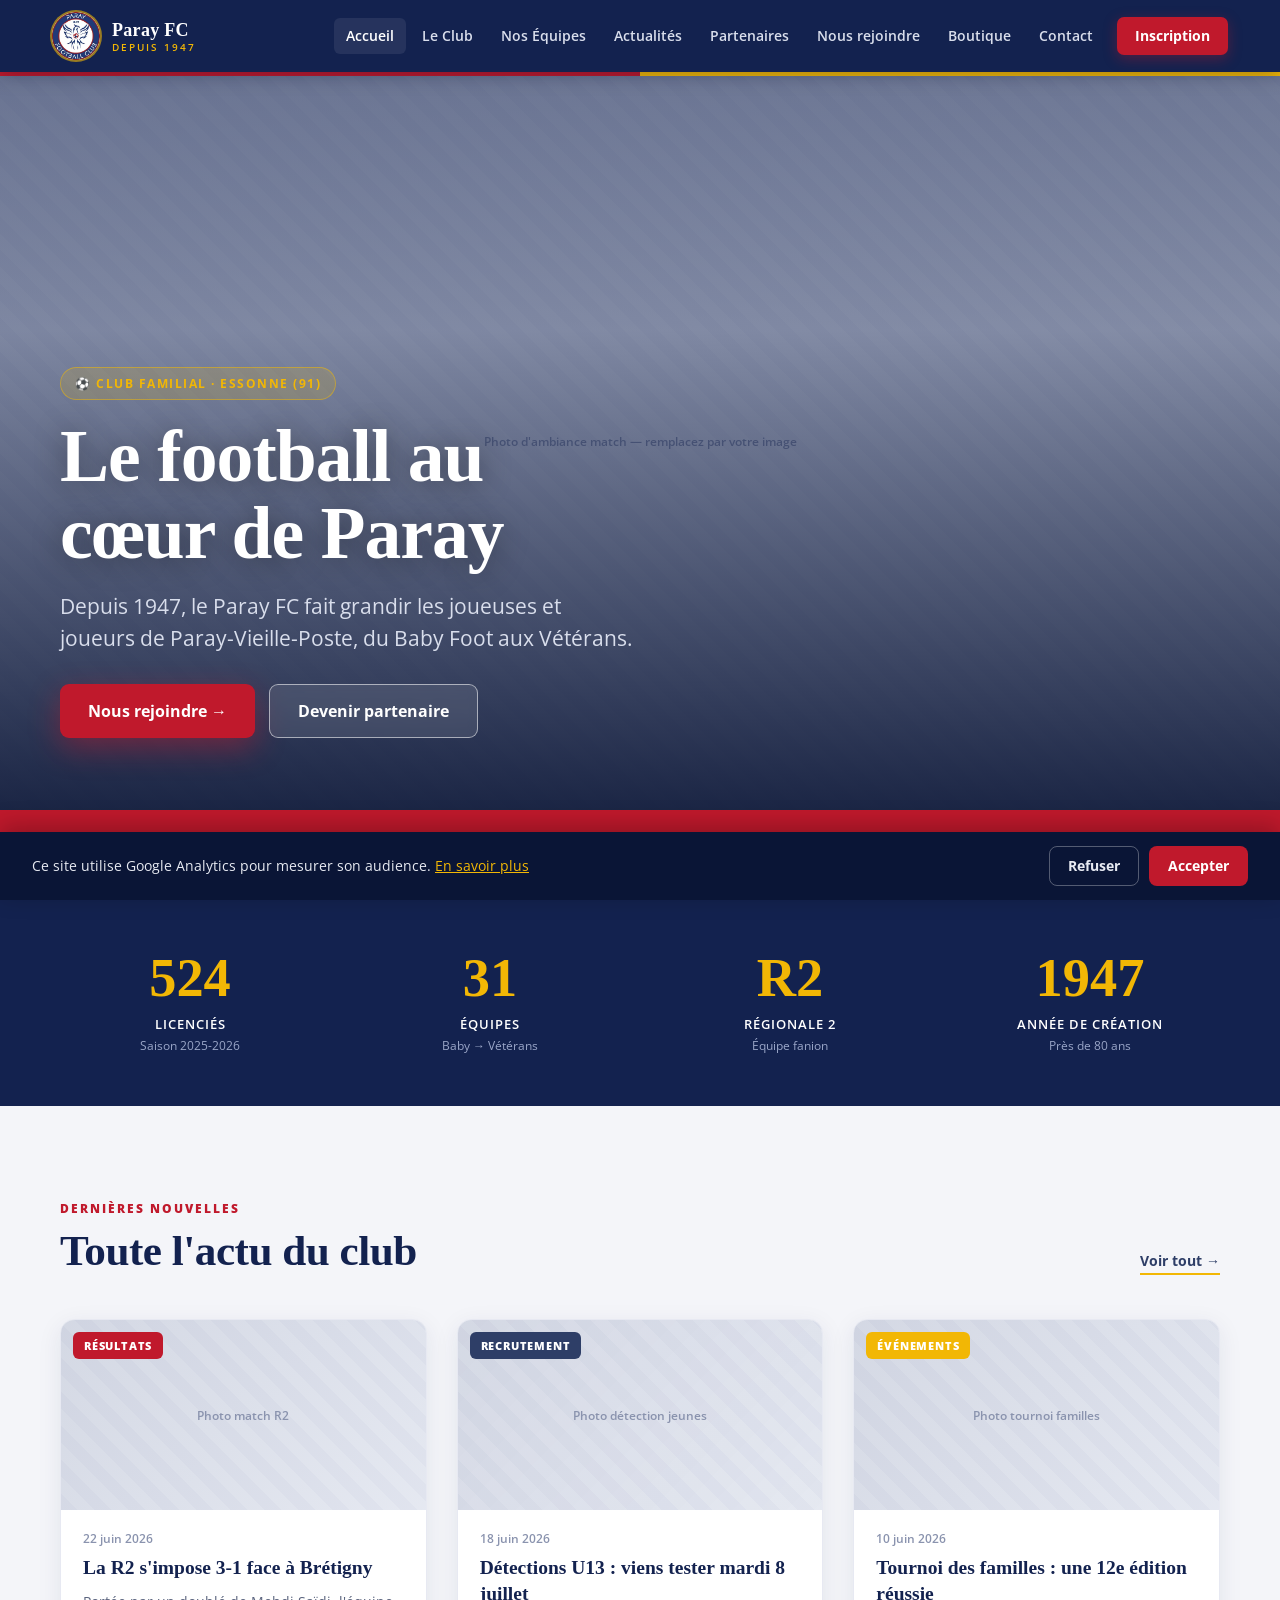
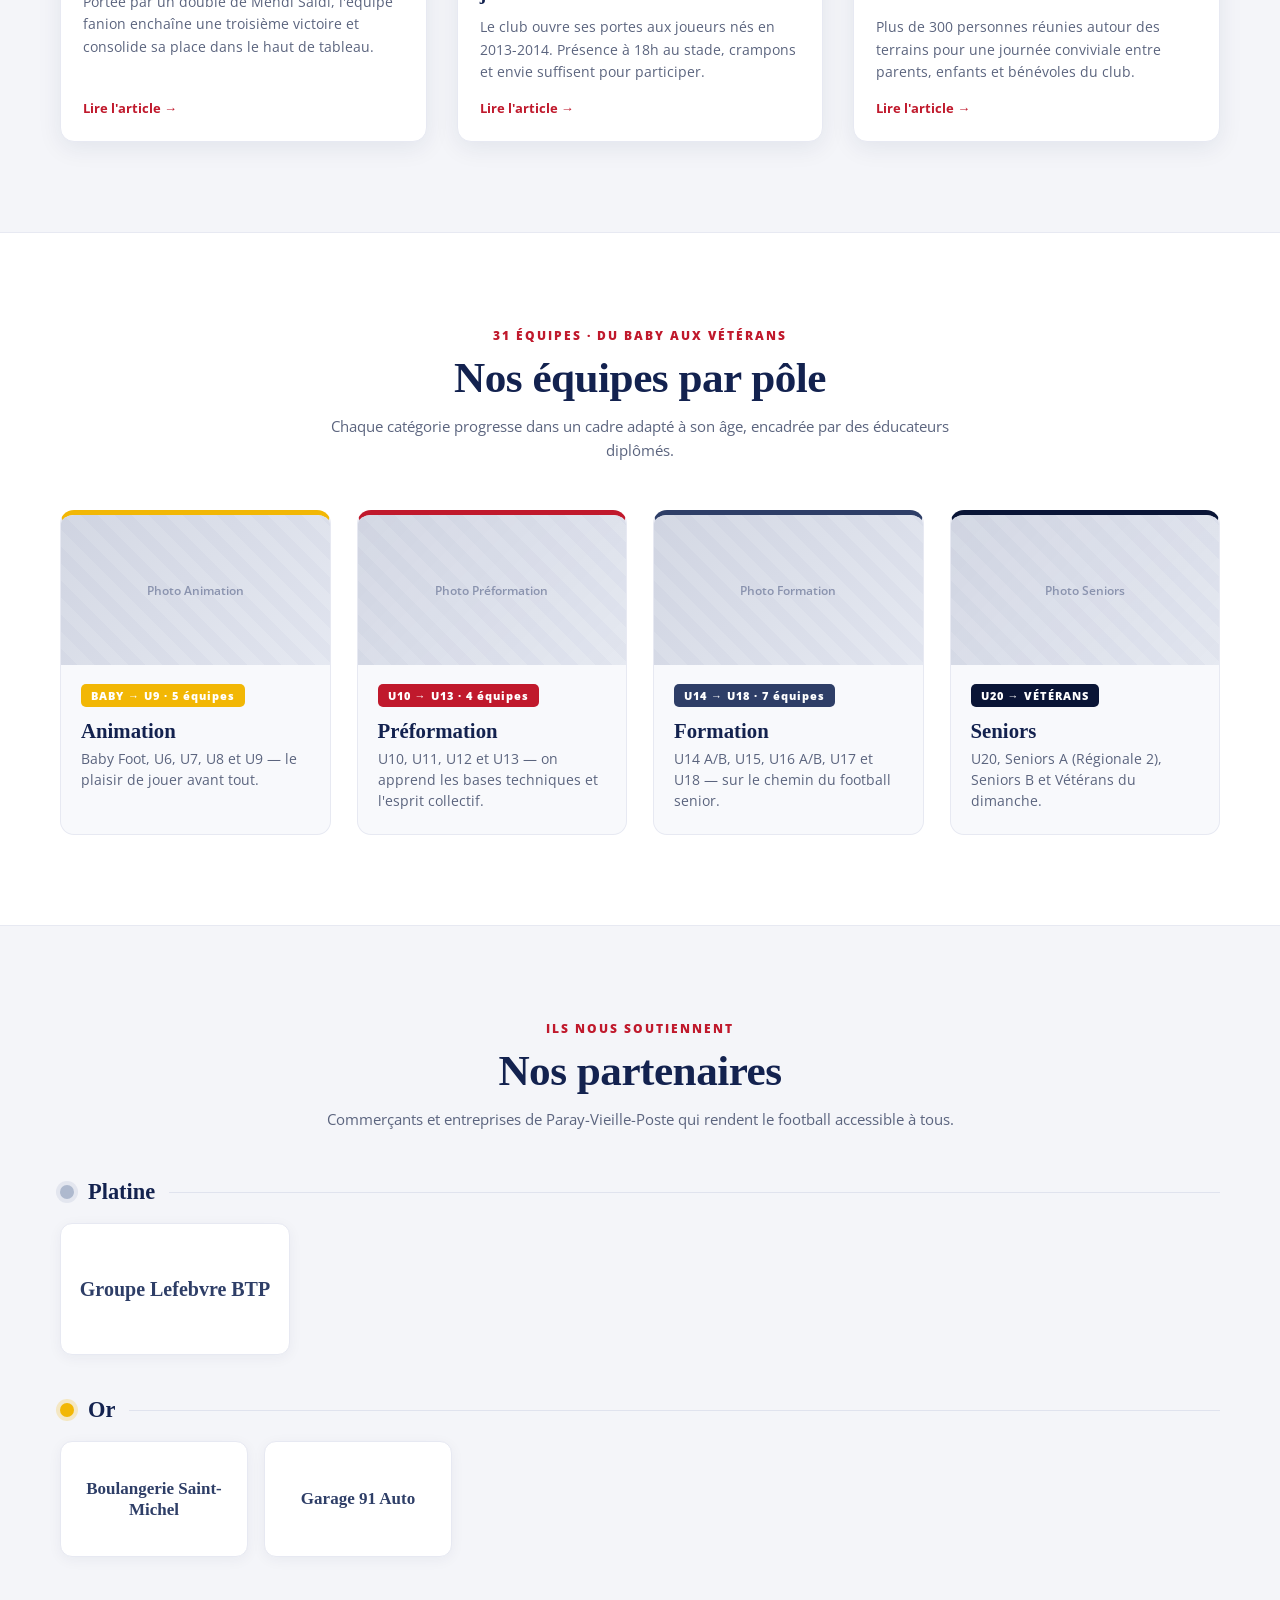
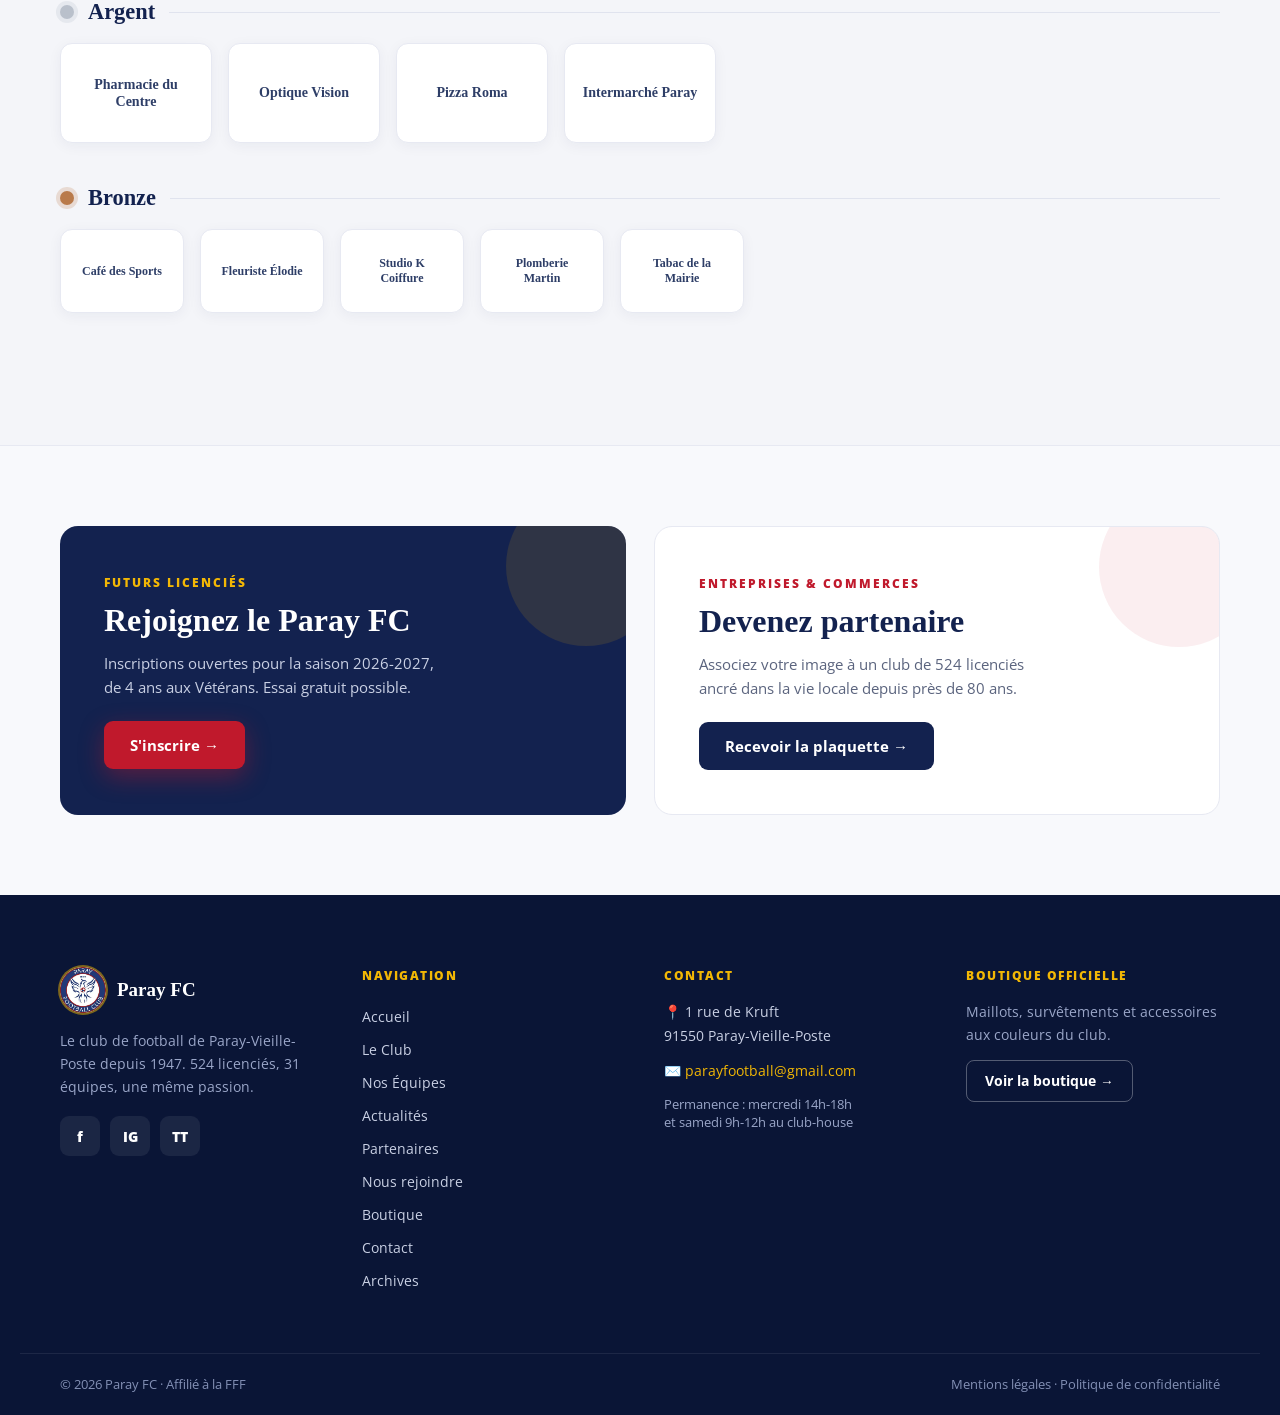
==== commit 98b4c24f: "Mise à jour complète - admin, RGPD, archives, réseaux" ====
--- a/index.html
+++ b/index.html
@@ -385,6 +385,7 @@
 
   <script src="js/config.js"></script>
   <script src="js/store.js"></script>
+  <script src="js/news.js"></script>
   <script src="js/main.js"></script>
   <script src="js/weekend.js"></script>
 </body>
--- a/css/style.css
+++ b/css/style.css
@@ -650,3 +650,43 @@
 .result-card--na { border-left-color: #CBD2E0; }
 
 .news-card--featured { outline: 2px solid var(--accent); outline-offset: -1px; }
+.news-card__img { position: absolute; inset: 0; width: 100%; height: 100%; object-fit: cover; }
+
+/* ===================================================================
+   FIX HERO MOBILE — le placeholder reste en arrière-plan, sous le contenu
+   =================================================================== */
+.hero .img-placeholder { z-index: 0; }
+.hero__overlay { z-index: 1; }
+@media (max-width: 600px) { .hero .img-placeholder { font-size: 0; } }
+
+/* ===================================================================
+   PAGE ARTICLE (lecture du contenu long)
+   =================================================================== */
+.article { max-width: 760px; }
+.article-back { display: inline-block; font-size: 14px; font-weight: 700; color: var(--navy-text); margin-bottom: 18px; }
+.article-back:hover { color: var(--red); }
+.article-cat { display: inline-block; font-size: 11px; font-weight: 800; letter-spacing: .8px; padding: 6px 11px; border-radius: 6px; }
+.article-title { font-family: Cambria, Georgia, serif; font-weight: 700; font-size: clamp(1.7rem, 4.5vw, 2.6rem); color: var(--navy); line-height: 1.15; margin: 12px 0 6px; }
+.article-date { display: block; font-size: 13px; font-weight: 600; color: #8A93AE; }
+.article-hero { margin: 22px 0; border-radius: 16px; overflow: hidden; border: 1px solid var(--border); }
+.article-hero img { width: 100%; display: block; }
+.article-lead { font-size: 1.1rem; color: var(--navy-text); font-weight: 600; line-height: 1.6; margin: 20px 0; }
+.article-body p { font-size: 15.5px; color: var(--grey-text); line-height: 1.75; margin-bottom: 16px; }
+.news-empty { font-size: 15px; color: #8A93AE; padding: 20px 0; }
+
+/* ===================================================================
+   BANNIÈRE COOKIES RGPD
+   =================================================================== */
+.cookie-bar {
+  position: fixed; left: 0; right: 0; bottom: 0; z-index: 200;
+  background: var(--navy-dark); color: #E7EAF2;
+  display: flex; flex-wrap: wrap; align-items: center; gap: 12px 18px;
+  padding: 14px clamp(16px, 4vw, 32px); box-shadow: 0 -6px 24px rgba(0,0,0,.25);
+}
+.cookie-bar__txt { font-size: 13.5px; line-height: 1.5; flex: 1; min-width: 220px; }
+.cookie-bar__txt a { color: var(--gold); text-decoration: underline; }
+.cookie-bar__btns { display: flex; gap: 10px; flex: none; }
+.cookie-btn { font-family: inherit; font-size: 13.5px; font-weight: 700; padding: 10px 18px; border-radius: 8px; cursor: pointer; border: 1px solid transparent; }
+.cookie-btn--accept { background: var(--secondary); color: #fff; }
+.cookie-btn--refuse { background: transparent; color: #E7EAF2; border-color: rgba(255,255,255,.3); }
+@media (max-width: 520px) { .cookie-bar__btns { width: 100%; } .cookie-btn { flex: 1; } }
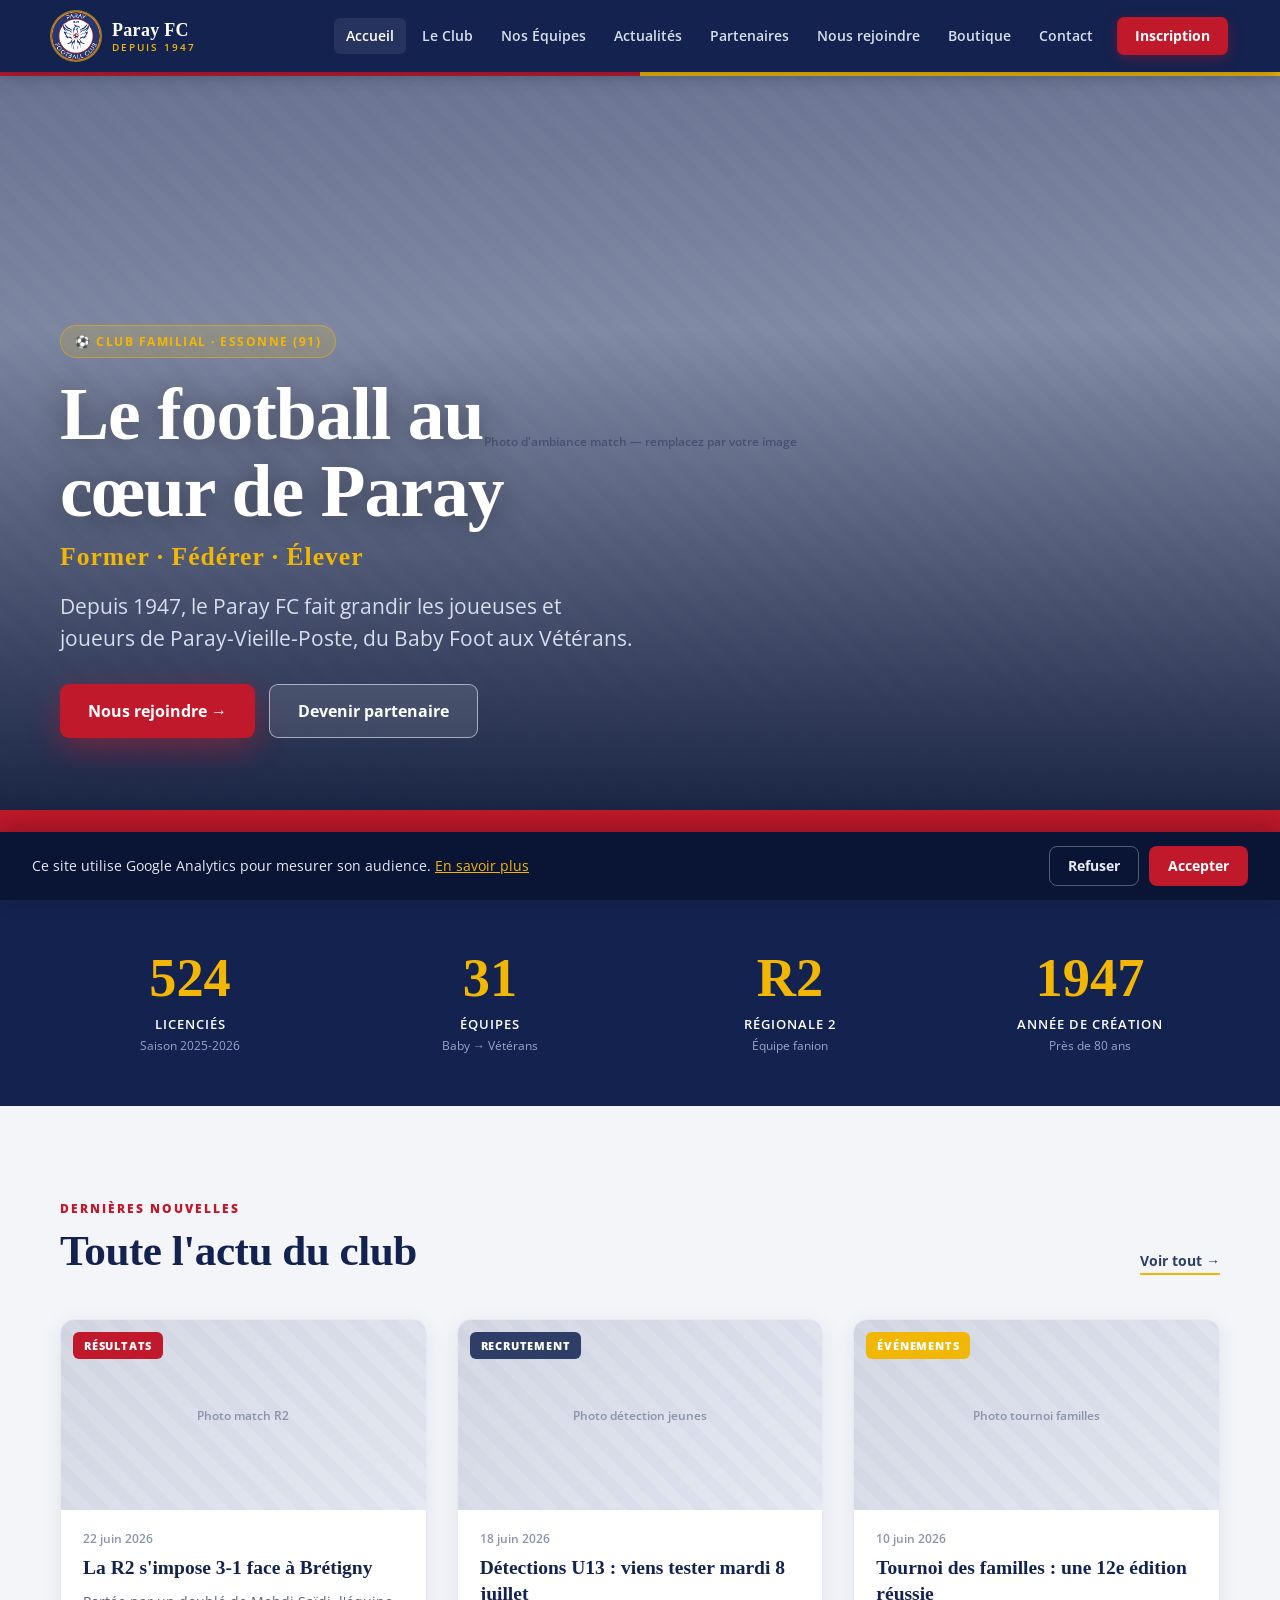
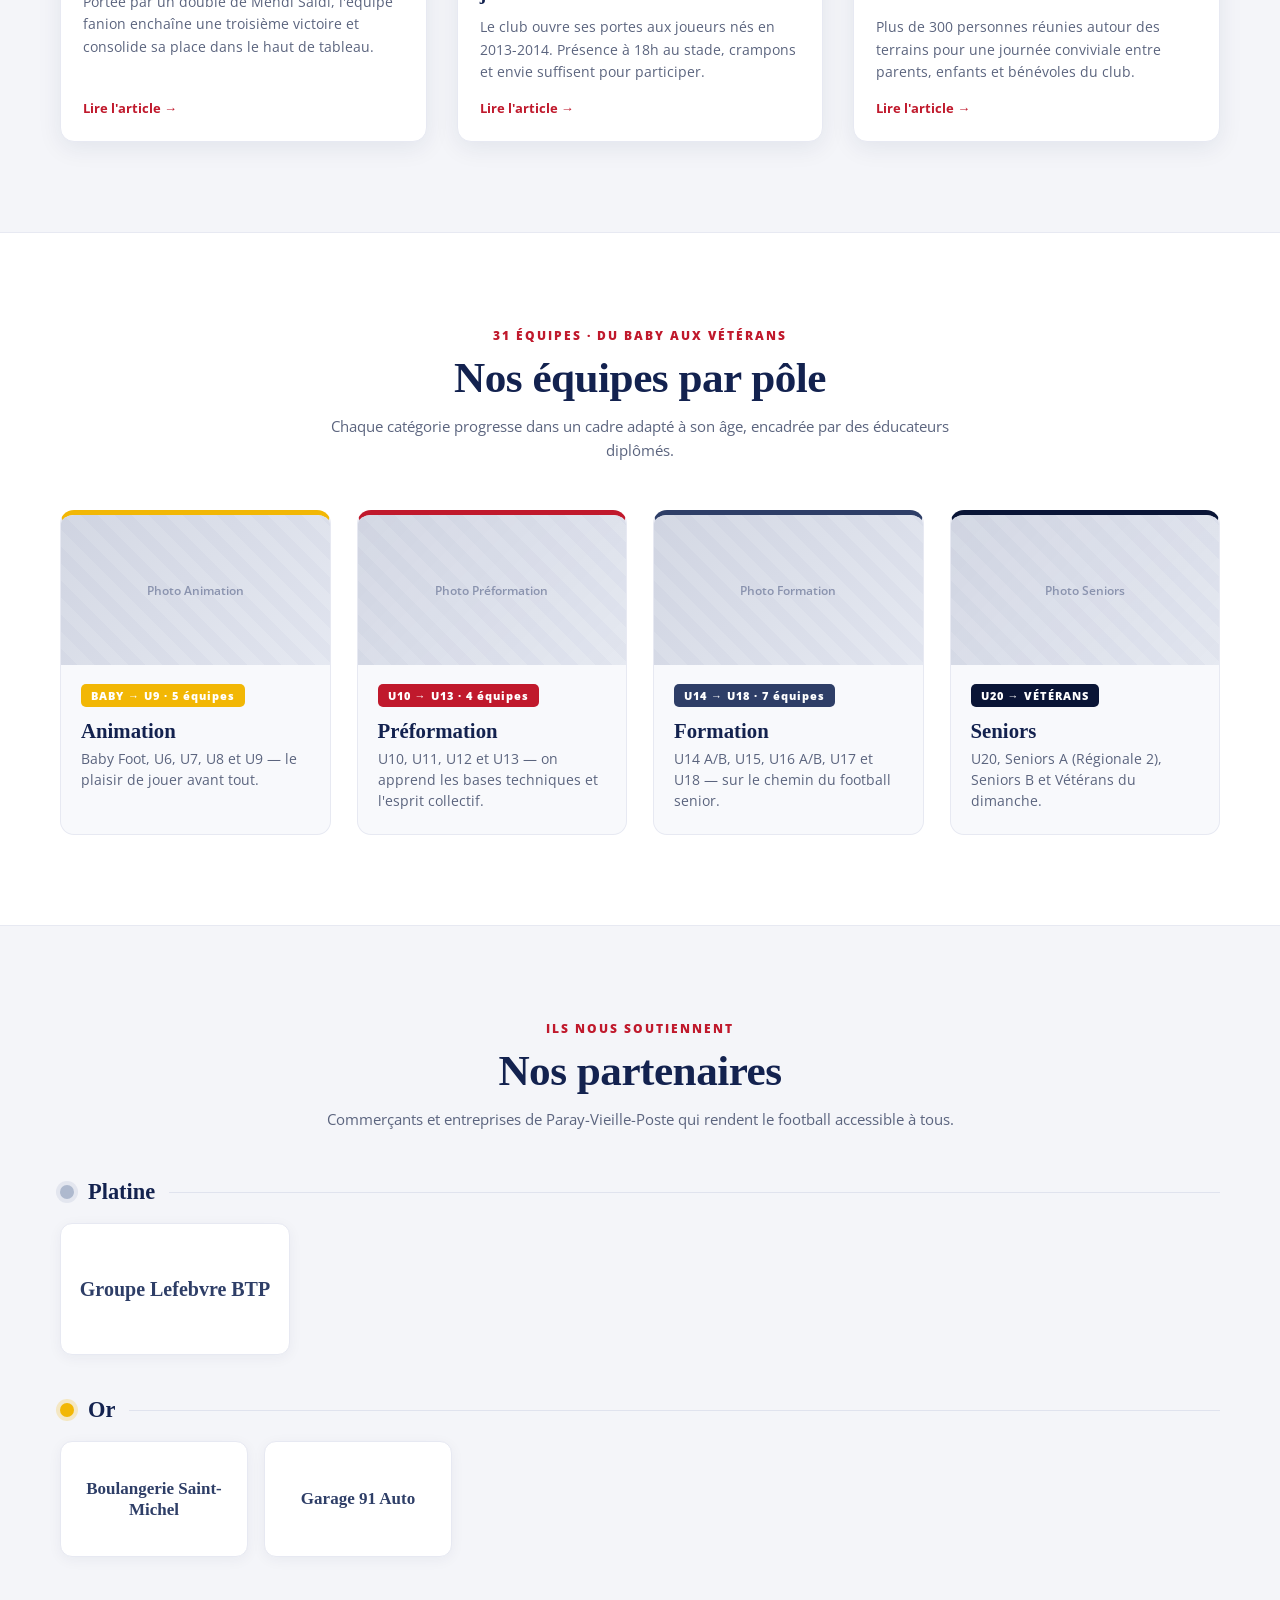
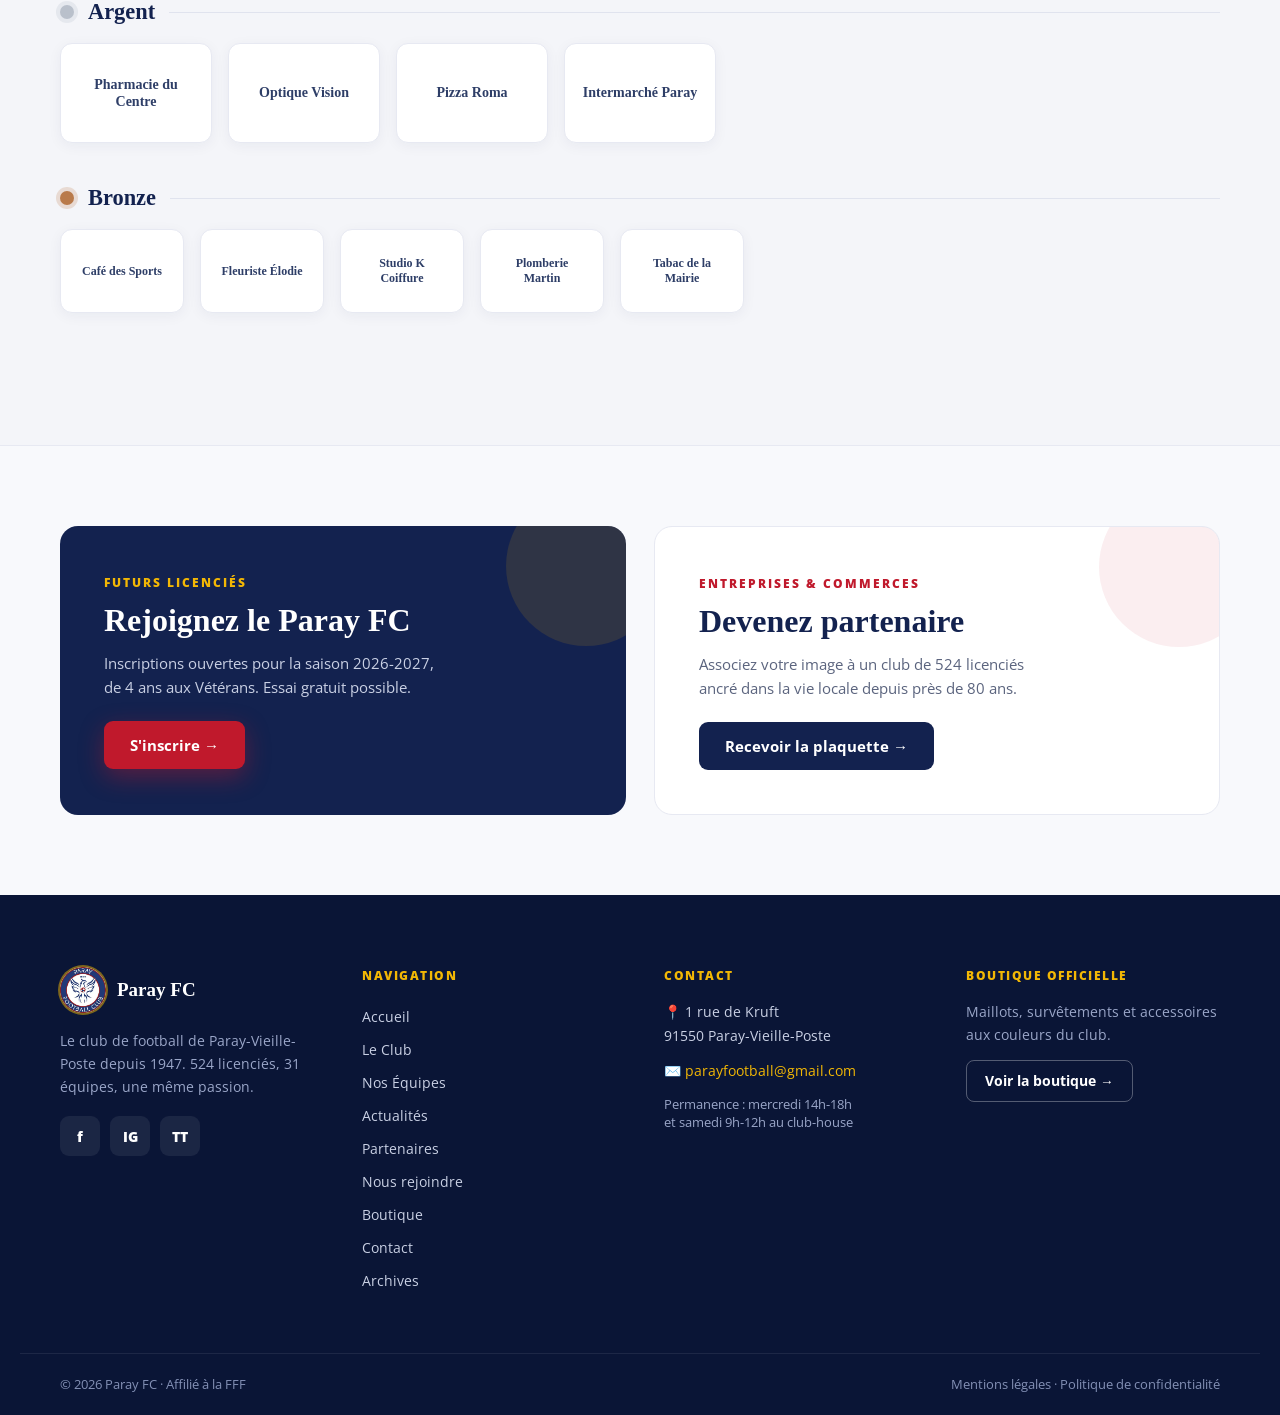
==== commit 267eb3cc: "Intégration contenu réel Paray FC" ====
--- a/index.html
+++ b/index.html
@@ -68,6 +68,7 @@
     <div class="hero__content">
       <span class="badge">⚽ CLUB FAMILIAL · ESSONNE (91)</span>
       <h1 class="hero__title">Le football au cœur de Paray</h1>
+      <p style="margin-top:12px;color:var(--accent);font-family:Cambria,Georgia,serif;font-weight:700;font-size:clamp(1.15rem,2.6vw,1.6rem);letter-spacing:1px;">Former · Fédérer · Élever</p>
       <p class="hero__text">Depuis <span data-config="foundedYear">1947</span>, le <span data-config="clubName">Paray FC</span> fait grandir les joueuses et joueurs de <span data-config="city">Paray-Vieille-Poste</span>, du Baby Foot aux Vétérans.</p>
       <div class="hero__actions">
         <a href="rejoindre.html" class="btn btn--primary">Nous rejoindre →</a>
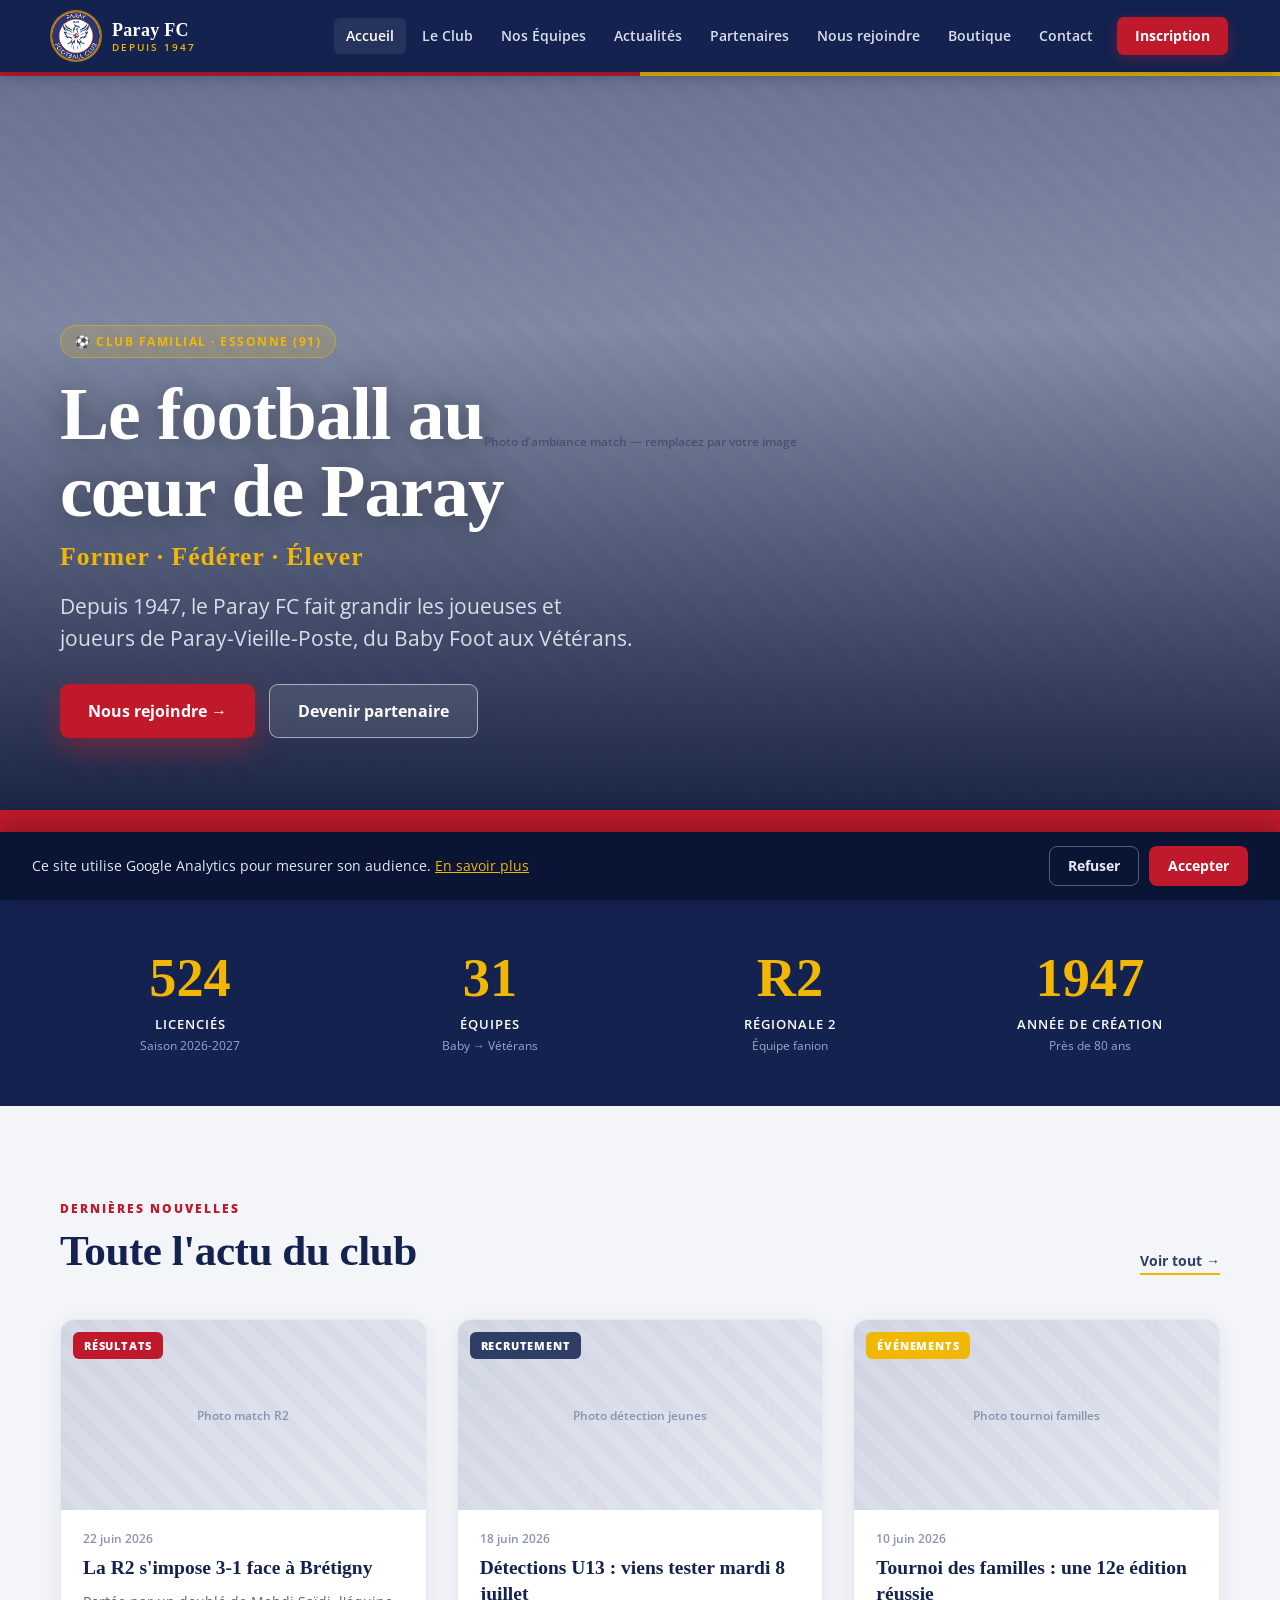
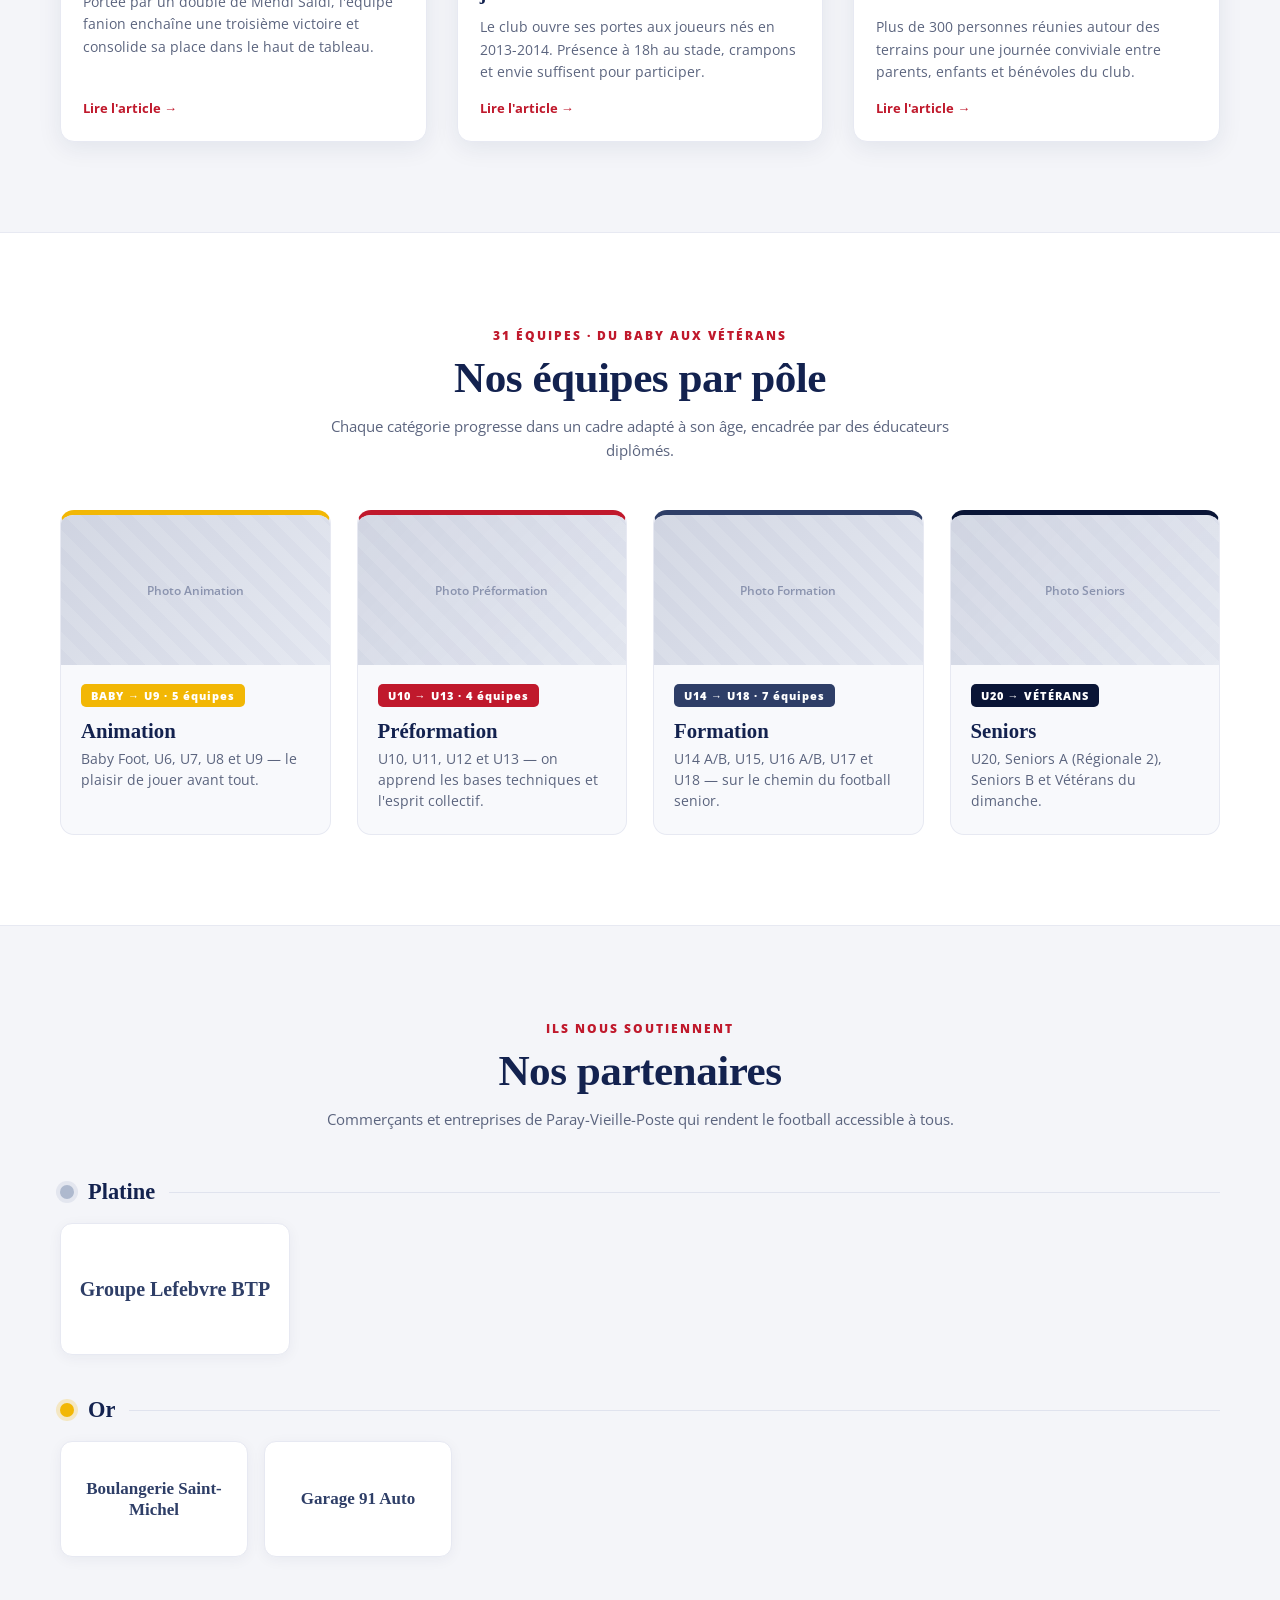
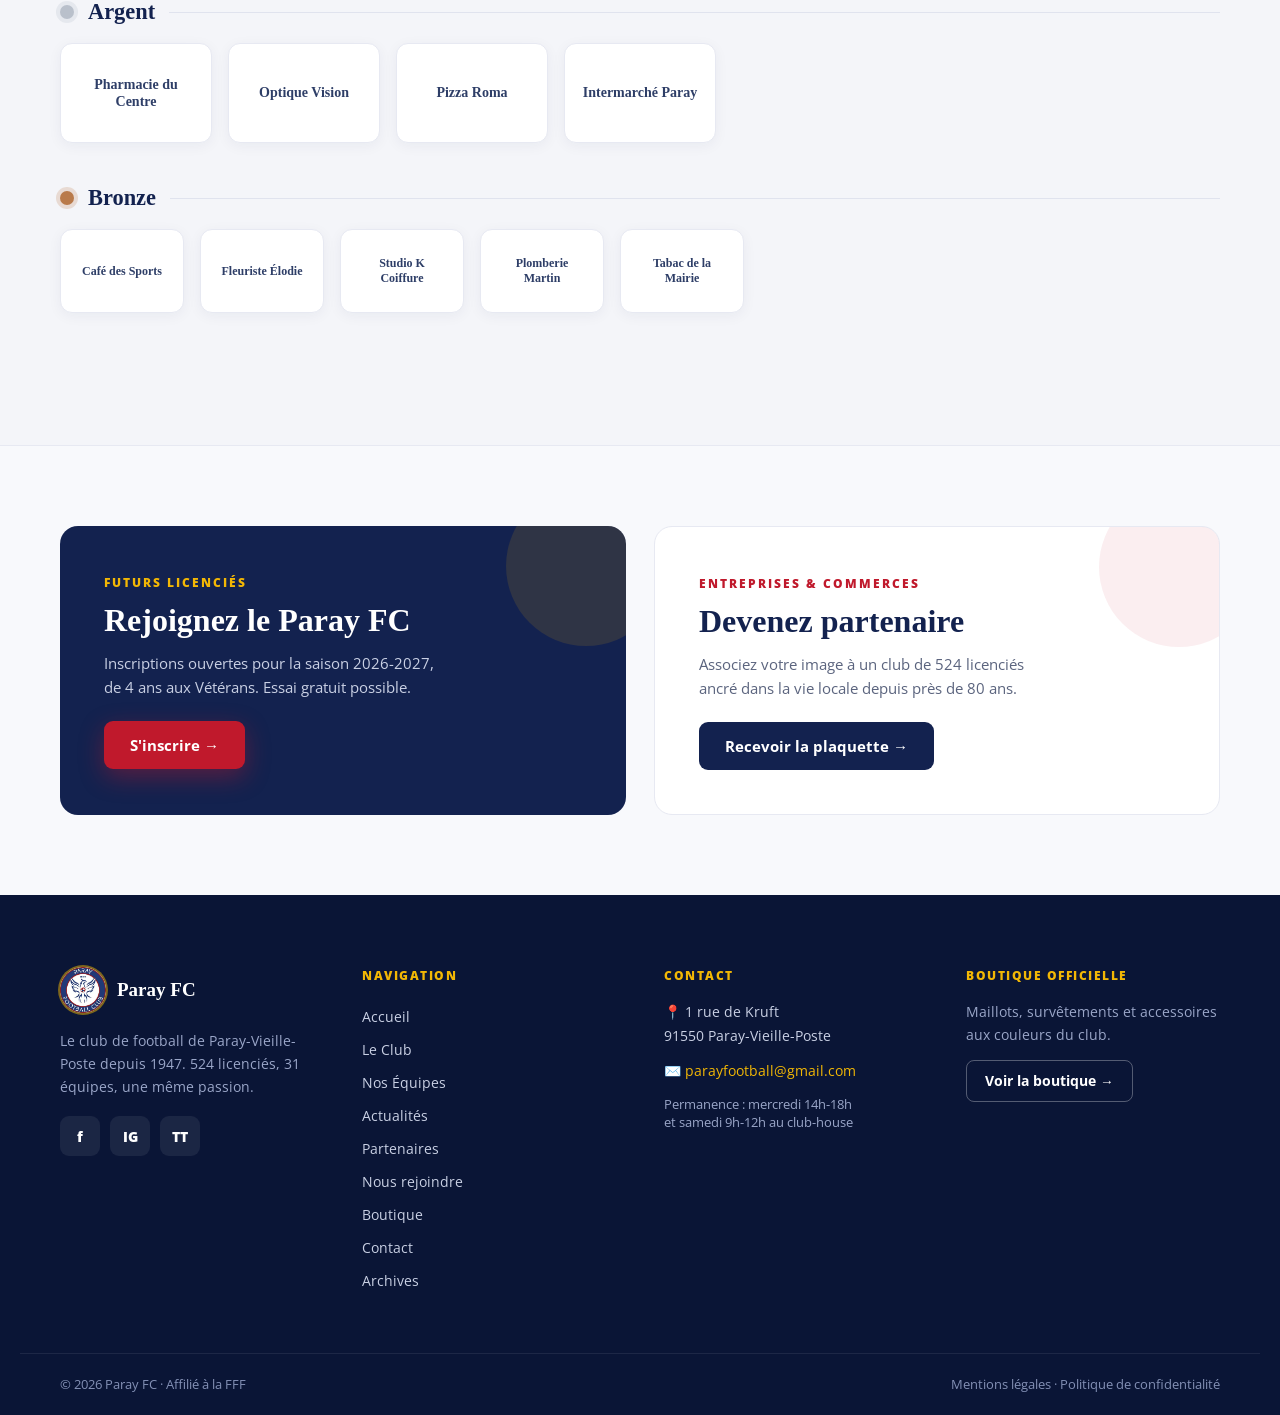
==== commit f09561f6: "Saison 2026-2027 sur tout le site (accueil + équipes)" ====
--- a/index.html
+++ b/index.html
@@ -124,7 +124,7 @@
       <div class="stat">
         <span class="stat__value" data-config="memberCount">524</span>
         <span class="stat__label">Licenciés</span>
-        <span class="stat__sub">Saison 2025-2026</span>
+        <span class="stat__sub">Saison 2026-2027</span>
       </div>
       <div class="stat">
         <span class="stat__value" data-config="teamCount">31</span>
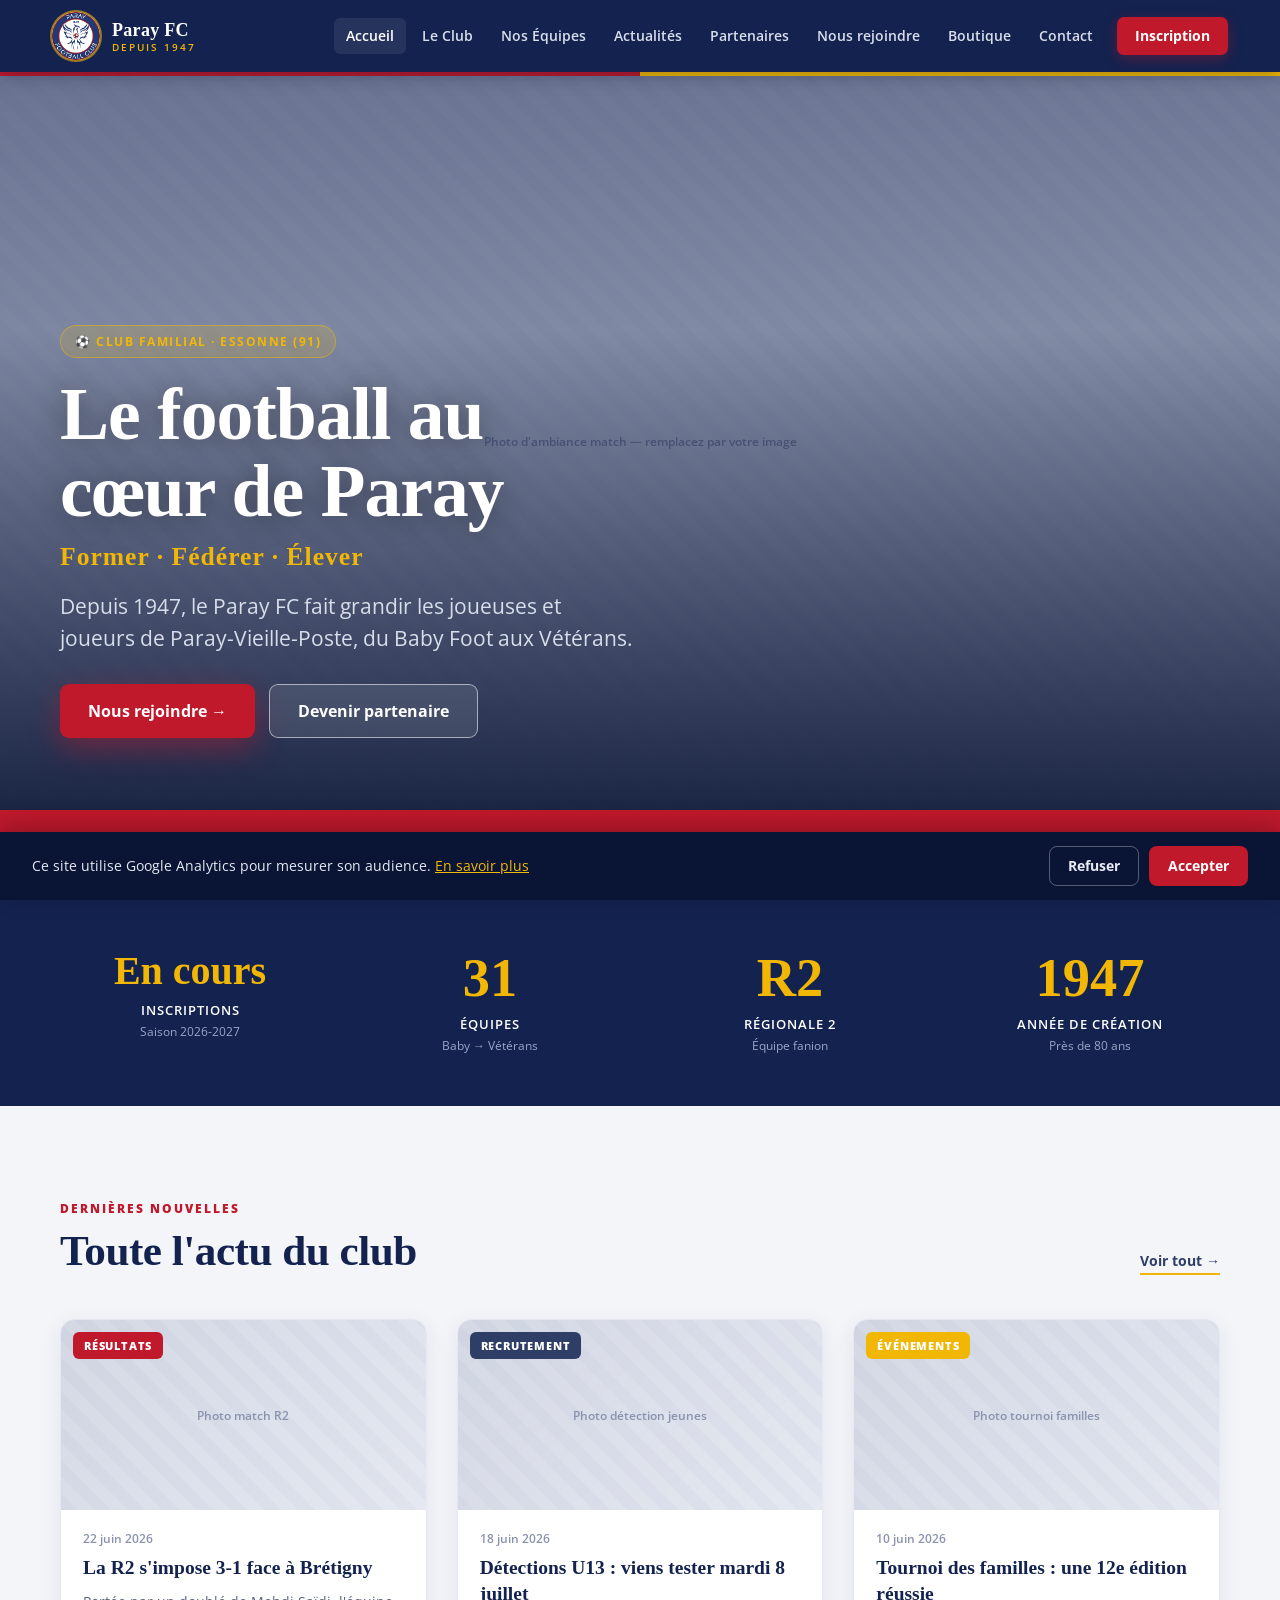
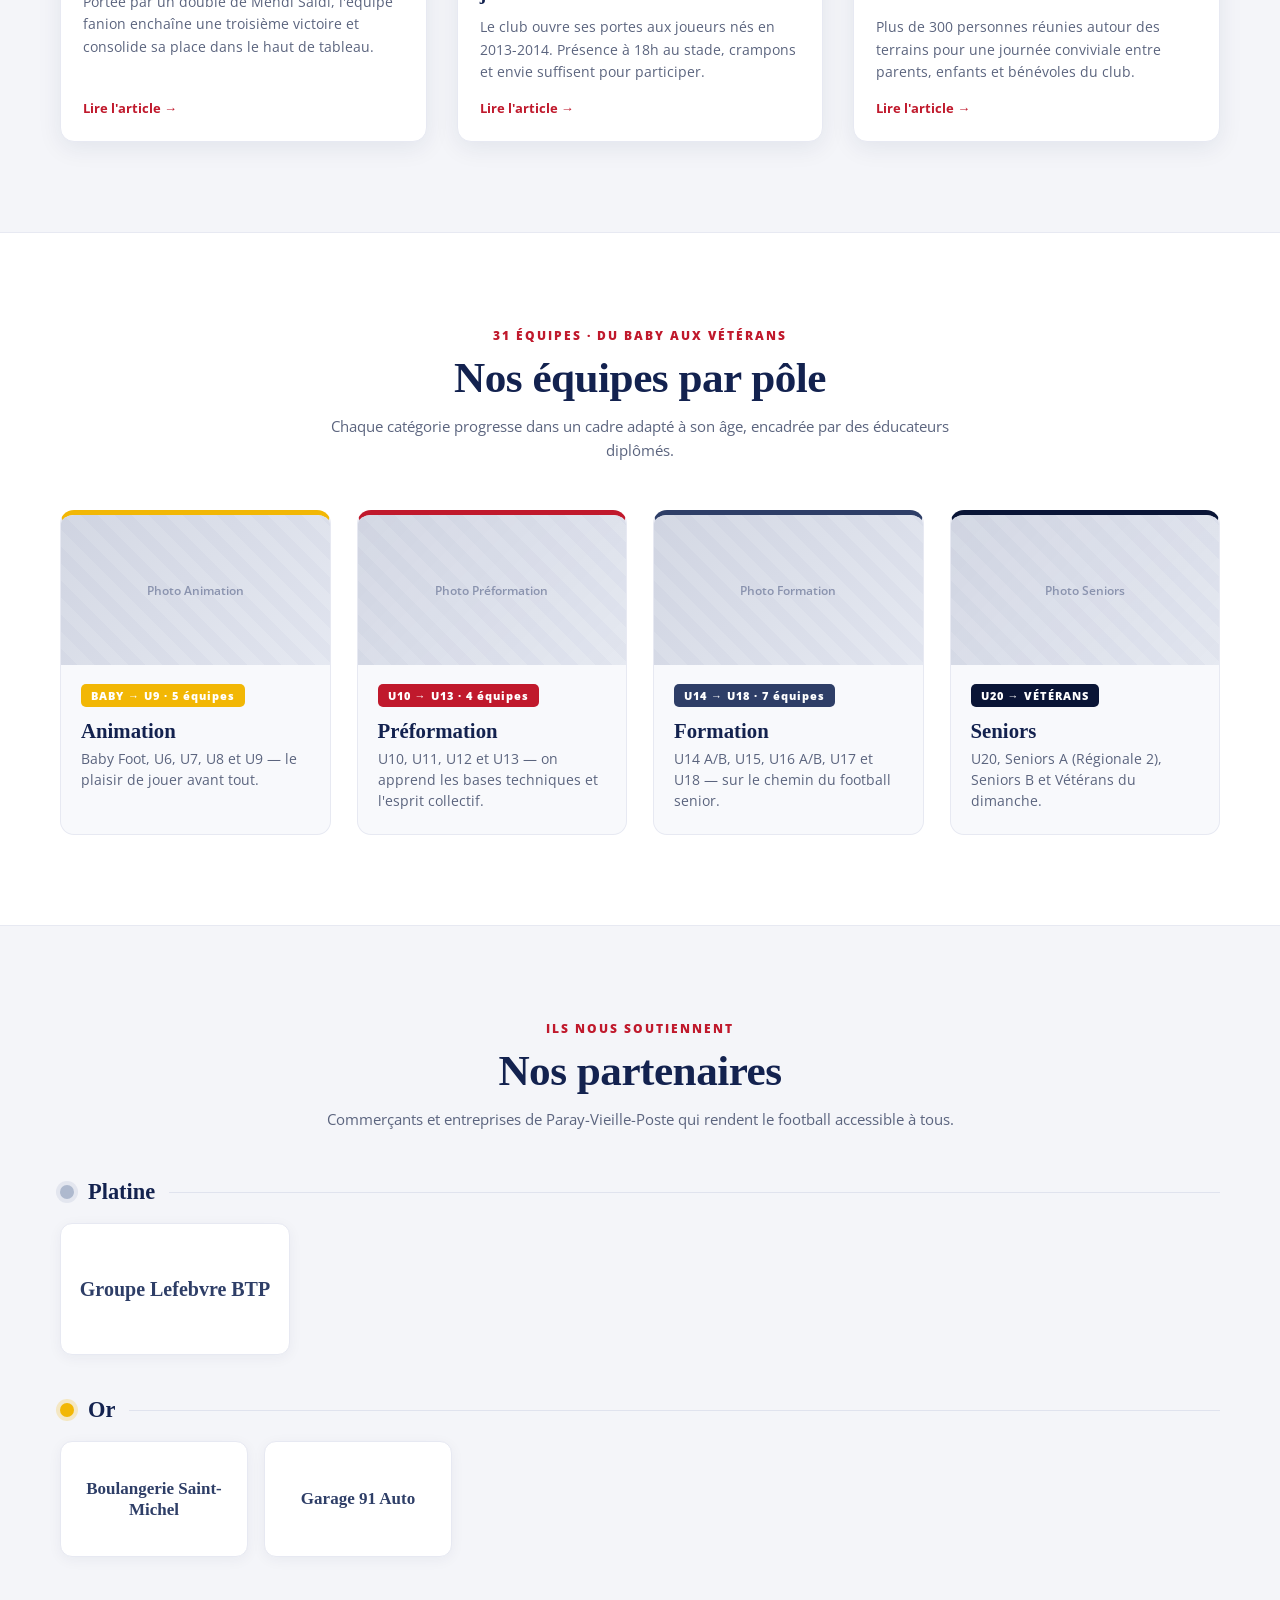
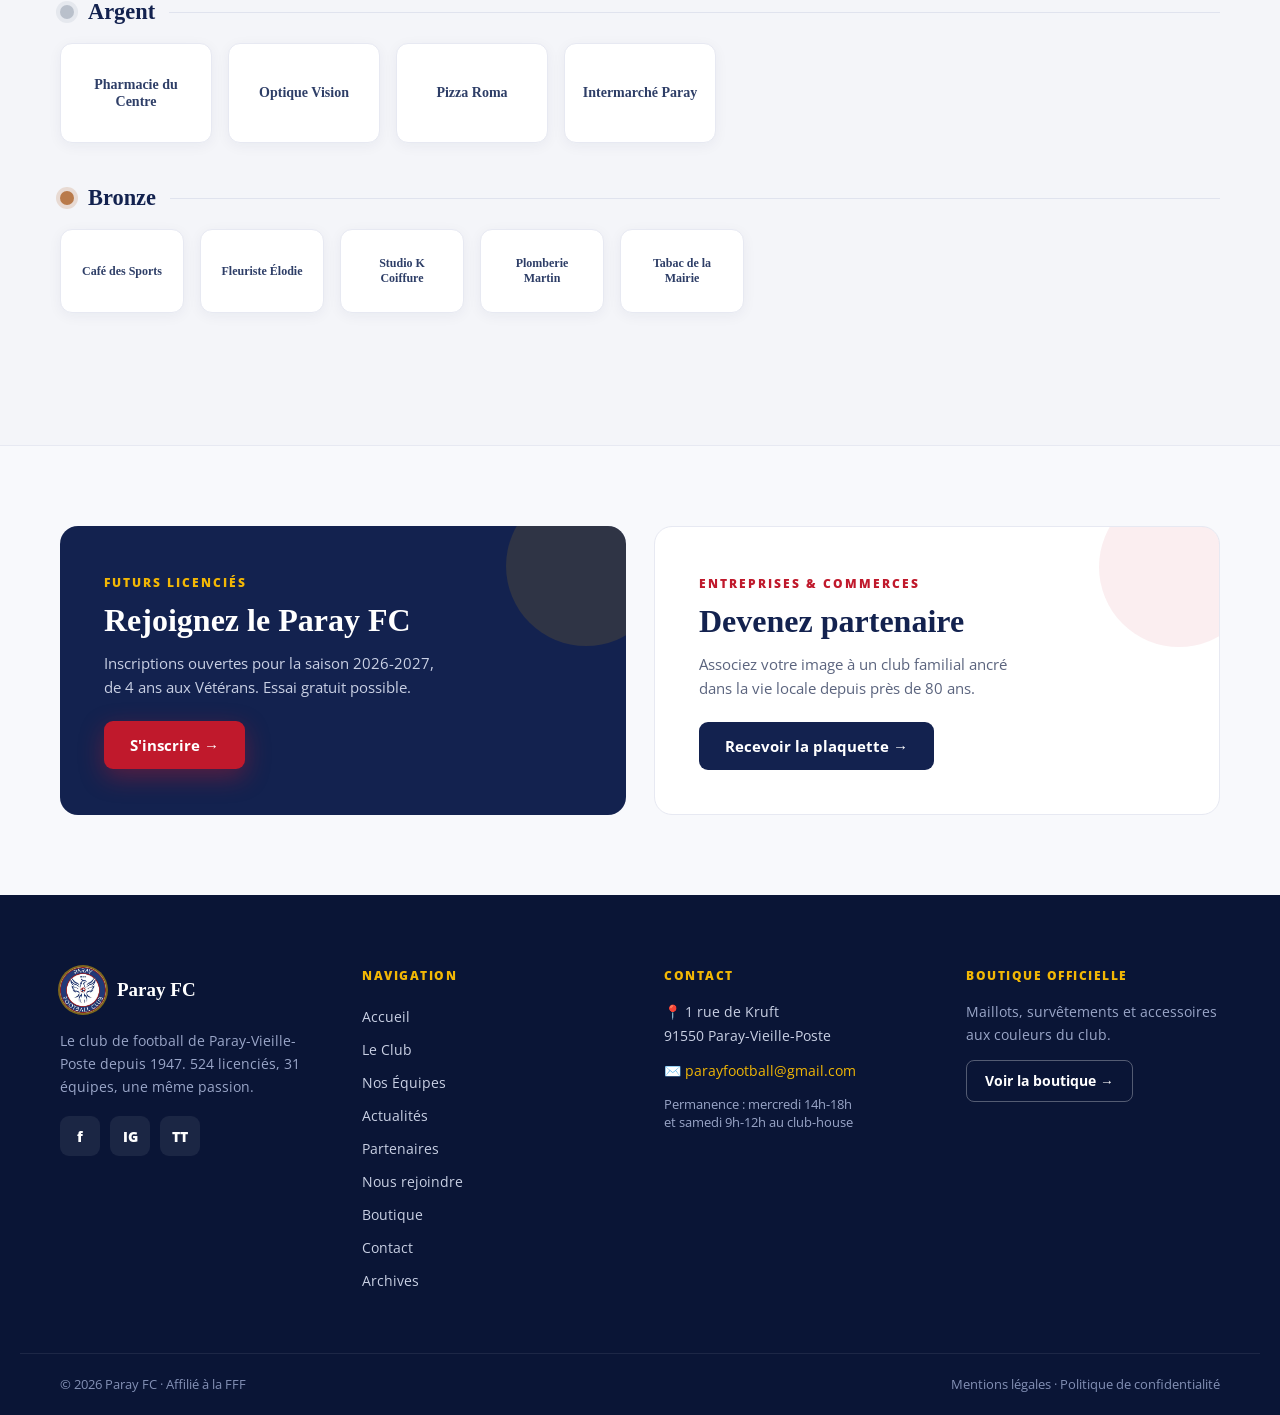
==== commit c5a55681: "Accueil : Inscriptions en cours au lieu du nombre de licenciés" ====
--- a/index.html
+++ b/index.html
@@ -122,8 +122,8 @@
   <section class="stats">
     <div class="stats__grid">
       <div class="stat">
-        <span class="stat__value" data-config="memberCount">524</span>
-        <span class="stat__label">Licenciés</span>
+        <span class="stat__value" style="font-size:clamp(1.7rem,4.2vw,2.5rem);">En cours</span>
+        <span class="stat__label">Inscriptions</span>
         <span class="stat__sub">Saison 2026-2027</span>
       </div>
       <div class="stat">
@@ -328,7 +328,7 @@
         <div class="cta-card__deco cta-card__deco--red"></div>
         <span class="eyebrow">ENTREPRISES & COMMERCES</span>
         <h3>Devenez partenaire</h3>
-        <p>Associez votre image à un club de <span data-config="memberCount">524</span> licenciés ancré dans la vie locale depuis près de 80 ans.</p>
+        <p>Associez votre image à un club familial ancré dans la vie locale depuis près de 80 ans.</p>
         <a href="partenaires.html" class="cta-card__btn cta-card__btn--navy">Recevoir la plaquette →</a>
       </div>
     </div>
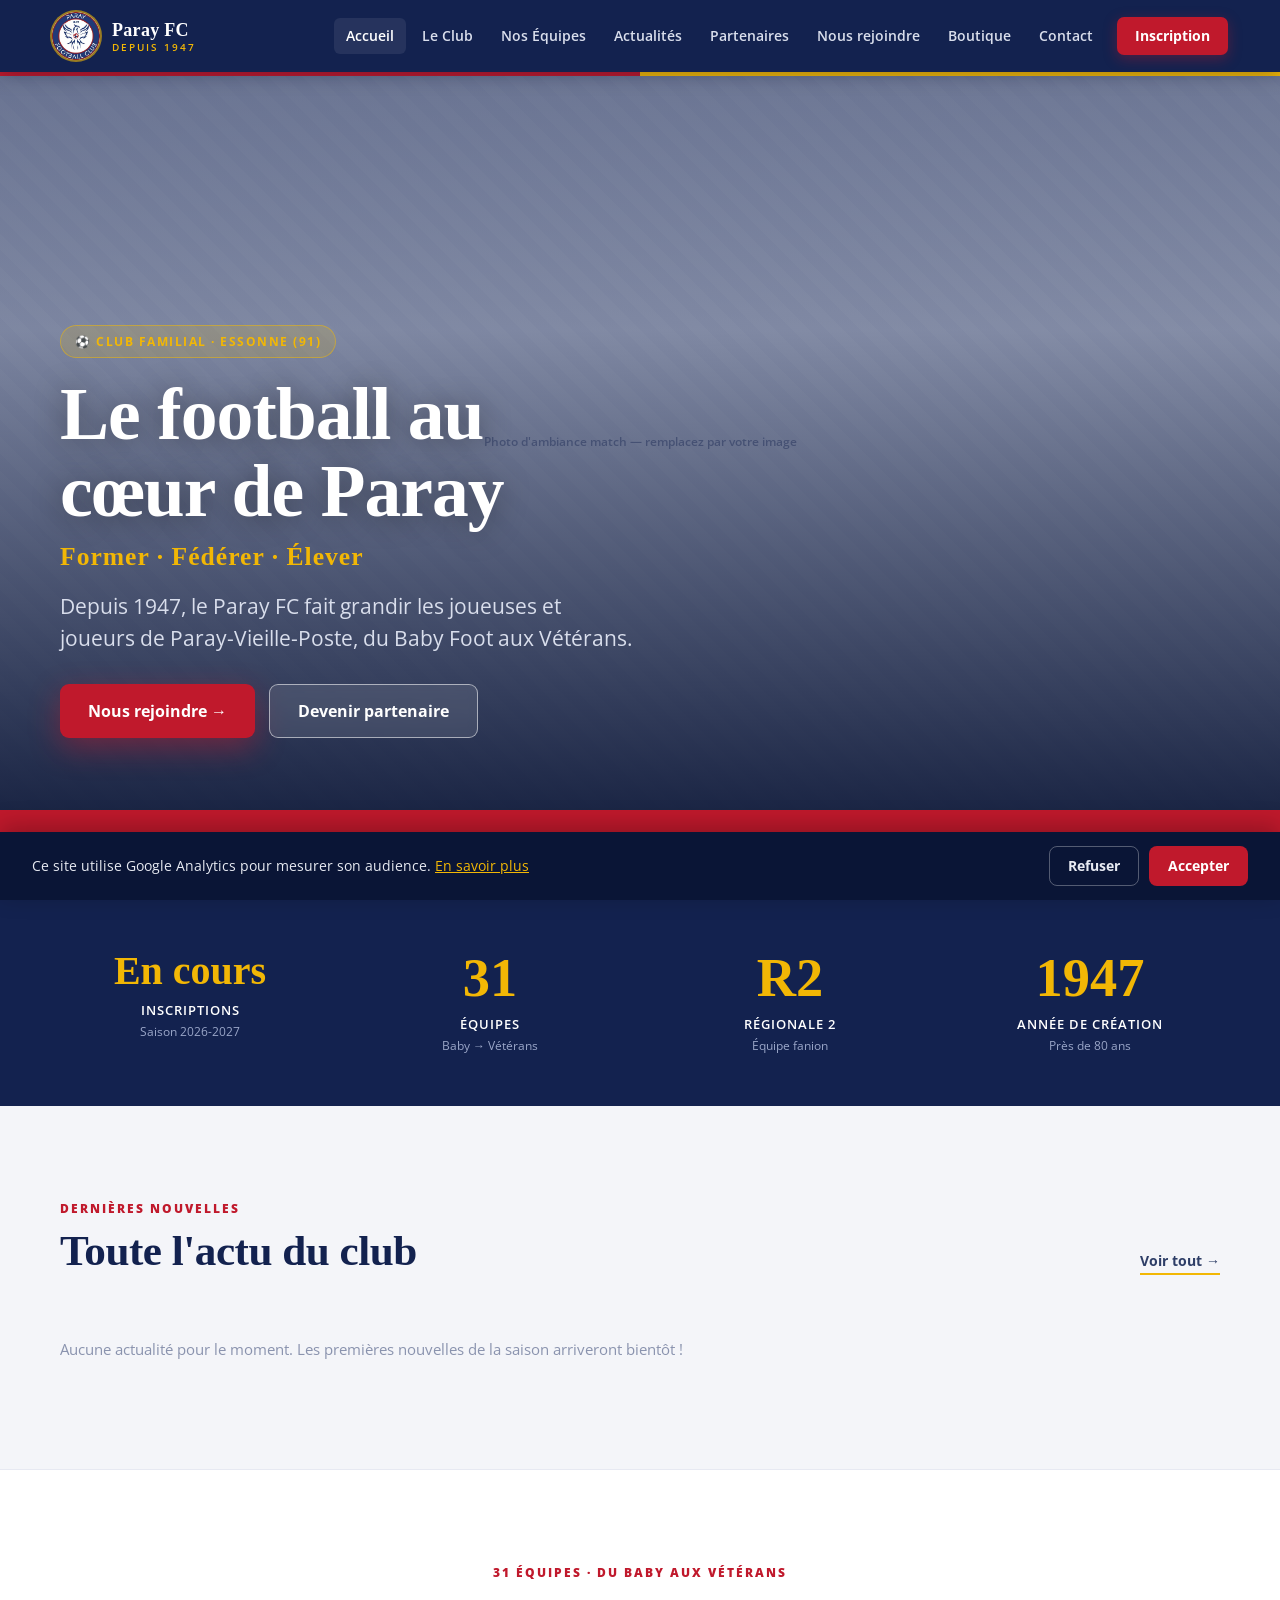
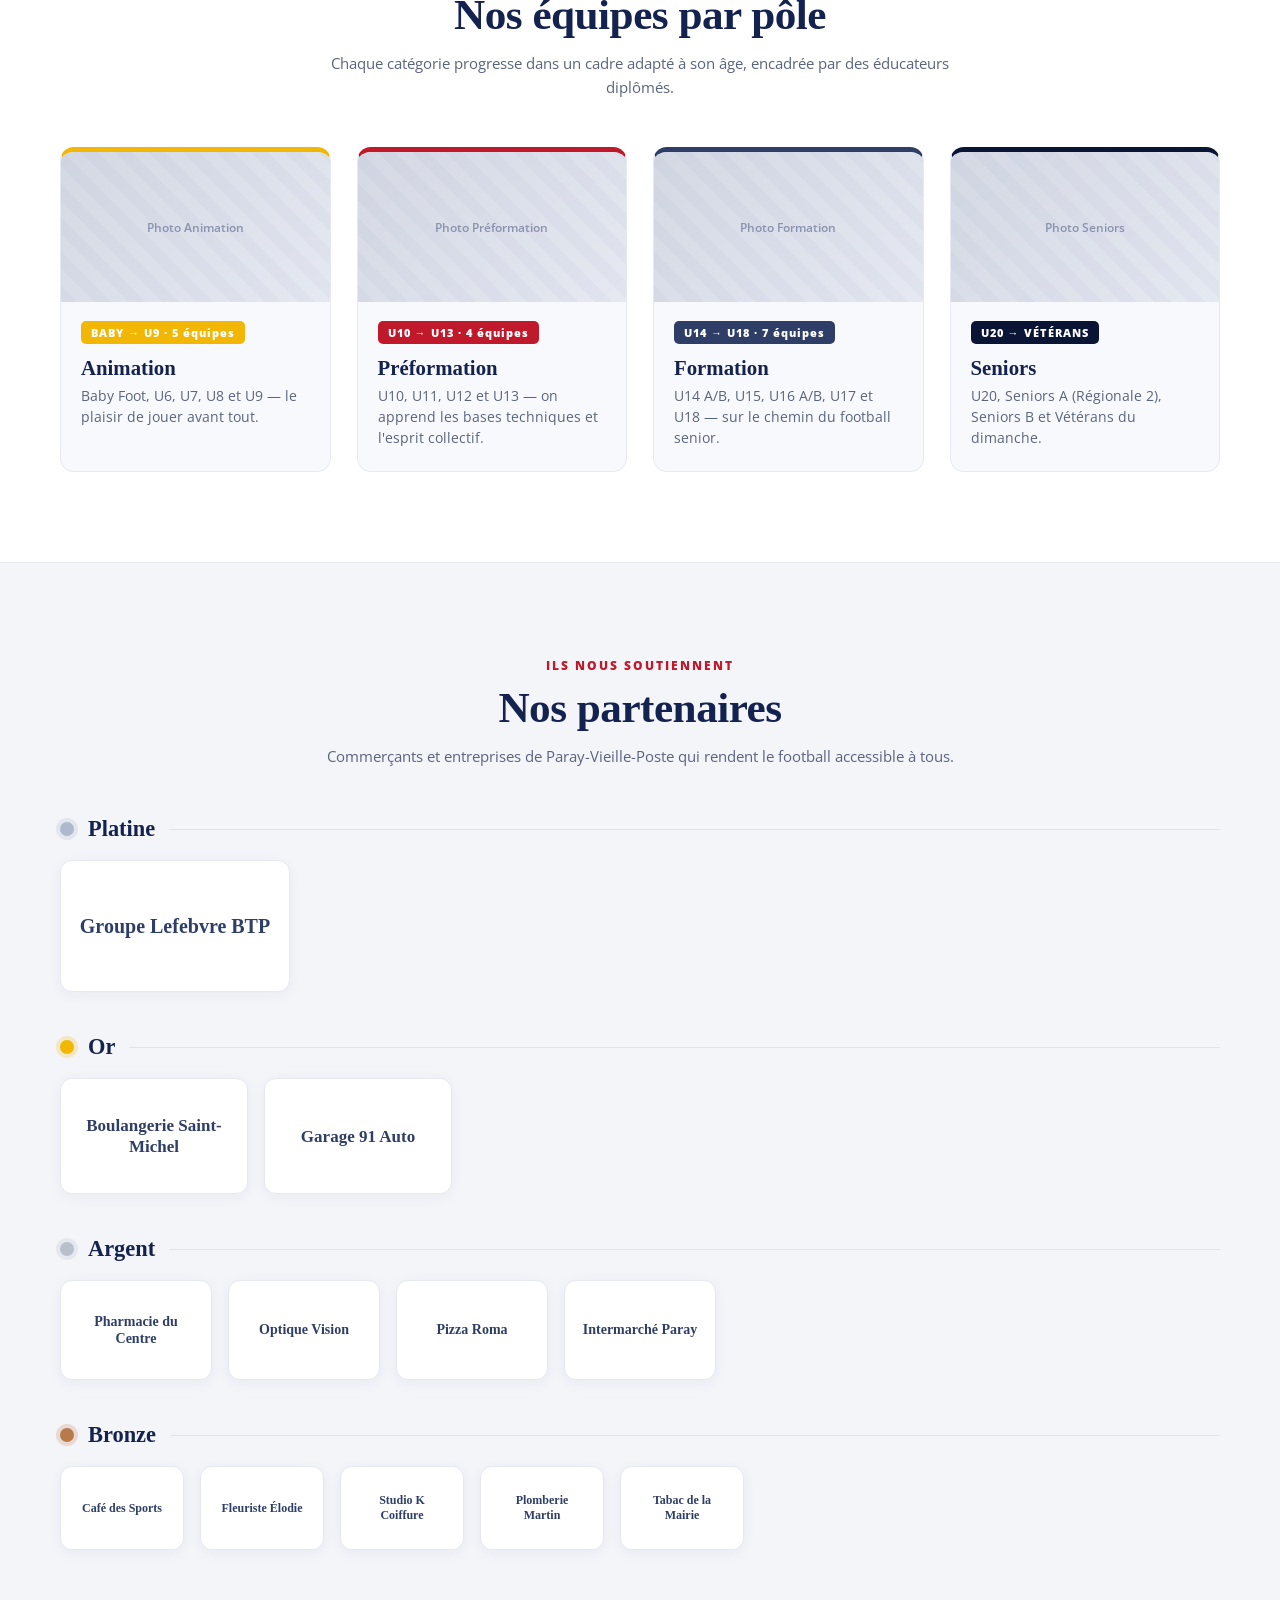
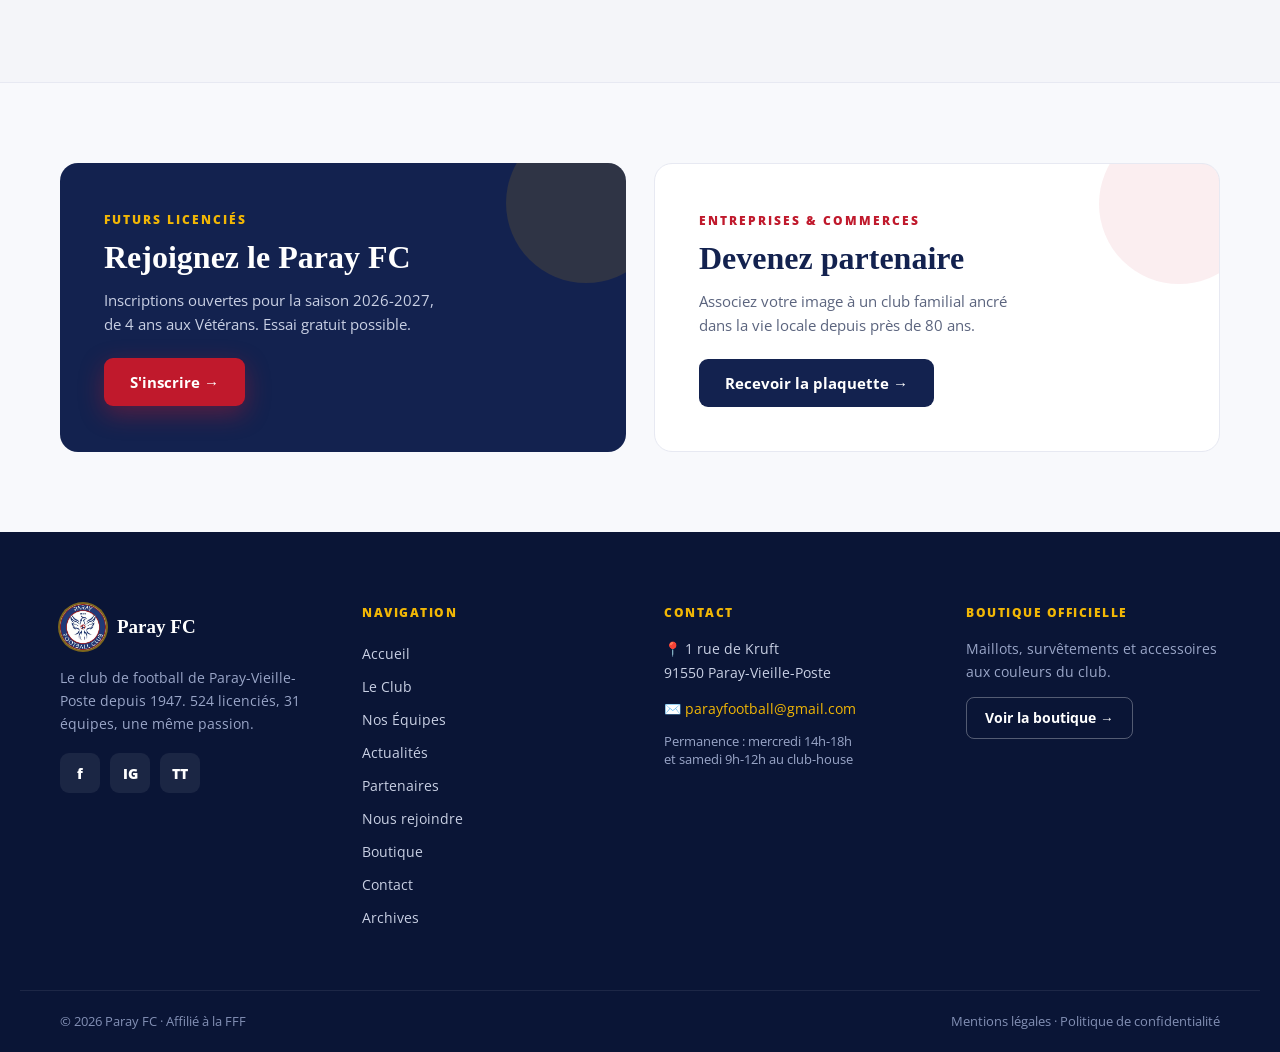
==== commit 5d7a3ecb: "Site vierge : suppression des fausses actualités (accueil + base) pour démarrage de saison" ====
--- a/index.html
+++ b/index.html
@@ -154,47 +154,9 @@
       <a href="actualites.html" class="link-more">Voir tout →</a>
     </div>
 
-    <div class="news-grid" id="news-grid">
-      <!-- Article 1 -->
-      <a href="actualites.html" class="news-card">
-        <div class="news-card__media">
-          <div class="img-placeholder">Photo match R2</div>
-          <span class="news-card__cat" style="background:var(--secondary);">RÉSULTATS</span>
-        </div>
-        <div class="news-card__body">
-          <span class="news-card__date">22 juin 2026</span>
-          <h3 class="news-card__title">La R2 s'impose 3-1 face à Brétigny</h3>
-          <p class="news-card__excerpt">Portée par un doublé de Mehdi Saïdi, l'équipe fanion enchaîne une troisième victoire et consolide sa place dans le haut de tableau.</p>
-          <span class="news-card__more">Lire l'article →</span>
-        </div>
-      </a>
-      <!-- Article 2 -->
-      <a href="actualites.html" class="news-card">
-        <div class="news-card__media">
-          <div class="img-placeholder">Photo détection jeunes</div>
-          <span class="news-card__cat" style="background:var(--navy-text);">RECRUTEMENT</span>
-        </div>
-        <div class="news-card__body">
-          <span class="news-card__date">18 juin 2026</span>
-          <h3 class="news-card__title">Détections U13 : viens tester mardi 8 juillet</h3>
-          <p class="news-card__excerpt">Le club ouvre ses portes aux joueurs nés en 2013-2014. Présence à 18h au stade, crampons et envie suffisent pour participer.</p>
-          <span class="news-card__more">Lire l'article →</span>
-        </div>
-      </a>
-      <!-- Article 3 -->
-      <a href="actualites.html" class="news-card">
-        <div class="news-card__media">
-          <div class="img-placeholder">Photo tournoi familles</div>
-          <span class="news-card__cat" style="background:var(--accent);">ÉVÉNEMENTS</span>
-        </div>
-        <div class="news-card__body">
-          <span class="news-card__date">10 juin 2026</span>
-          <h3 class="news-card__title">Tournoi des familles : une 12e édition réussie</h3>
-          <p class="news-card__excerpt">Plus de 300 personnes réunies autour des terrains pour une journée conviviale entre parents, enfants et bénévoles du club.</p>
-          <span class="news-card__more">Lire l'article →</span>
-        </div>
-      </a>
-    </div>
+    <!-- Les actualités s'affichent automatiquement ici dès qu'elles sont publiées dans l'admin -->
+    <div class="news-grid" id="news-grid"></div>
+    <p class="news-empty" id="news-empty-home">Aucune actualité pour le moment. Les premières nouvelles de la saison arriveront bientôt !</p>
   </section>
 
   <!-- ============ ÉQUIPES PAR PÔLE ============ -->
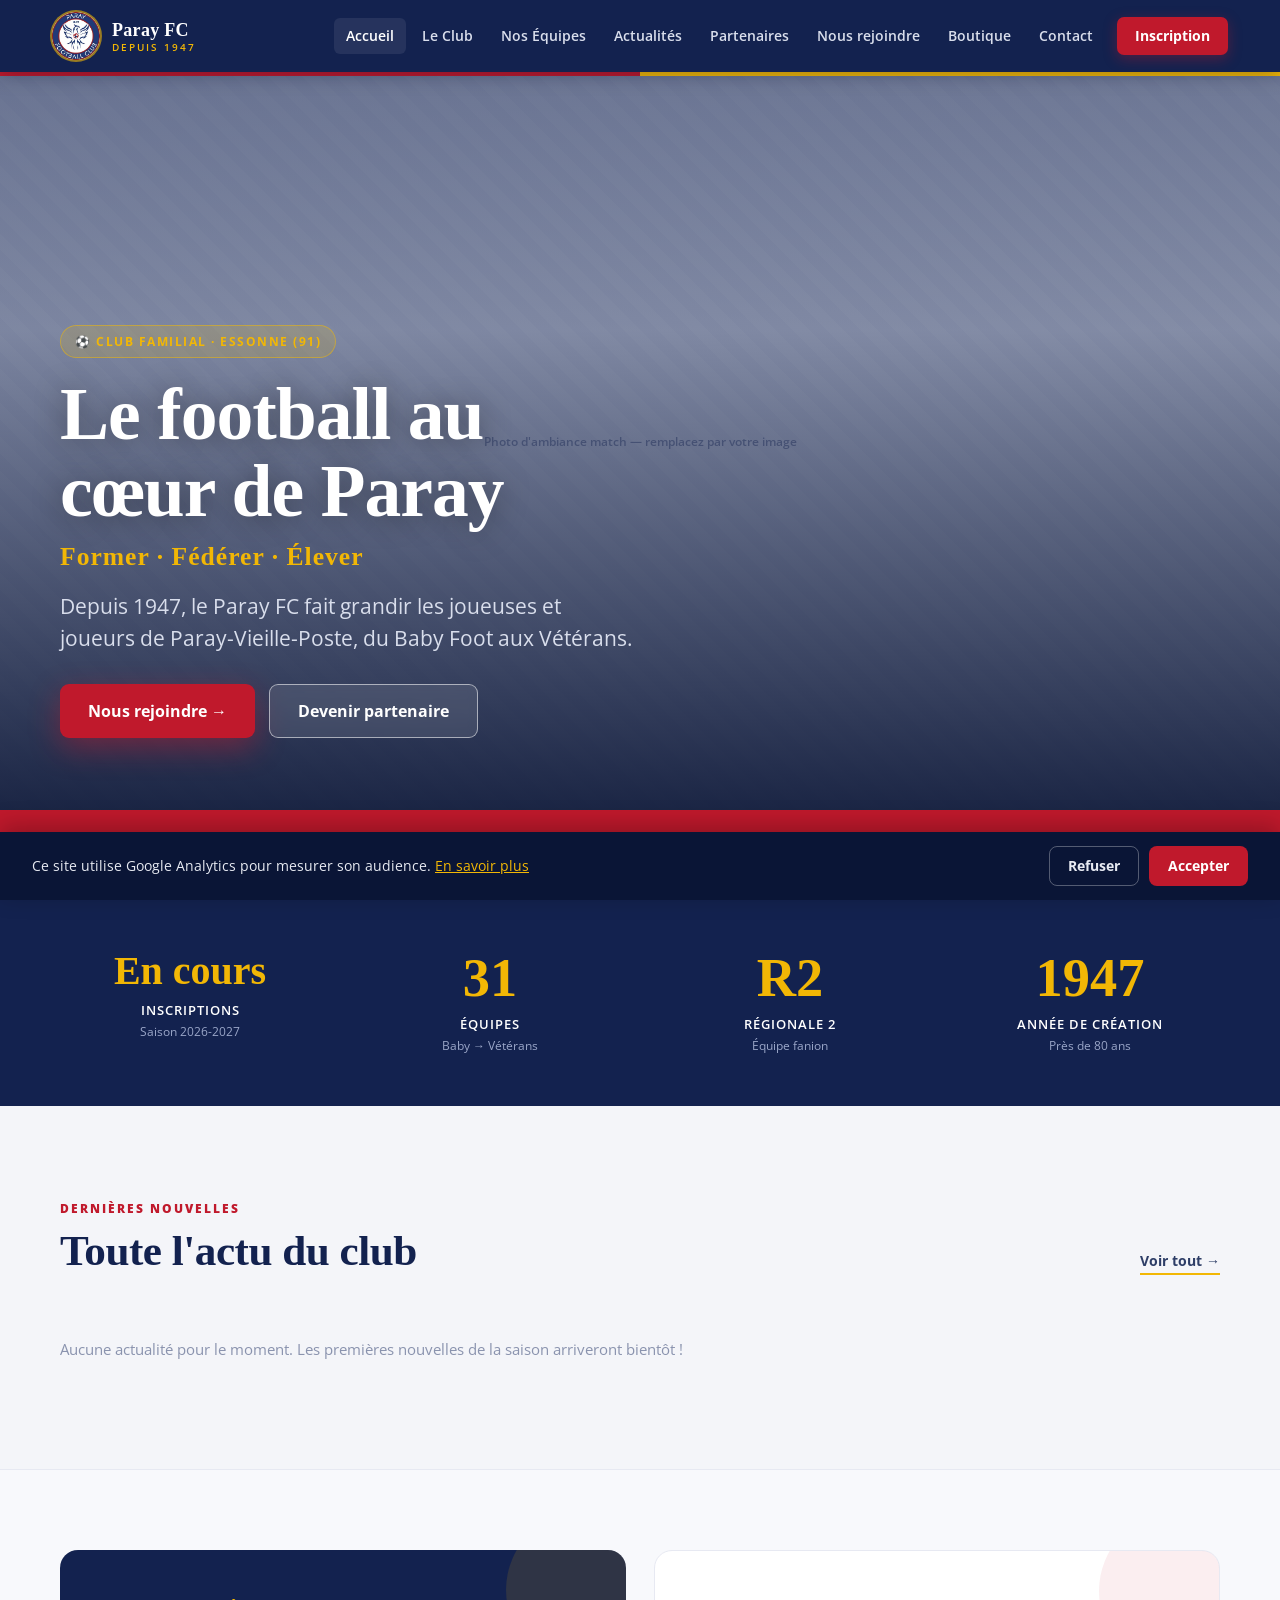
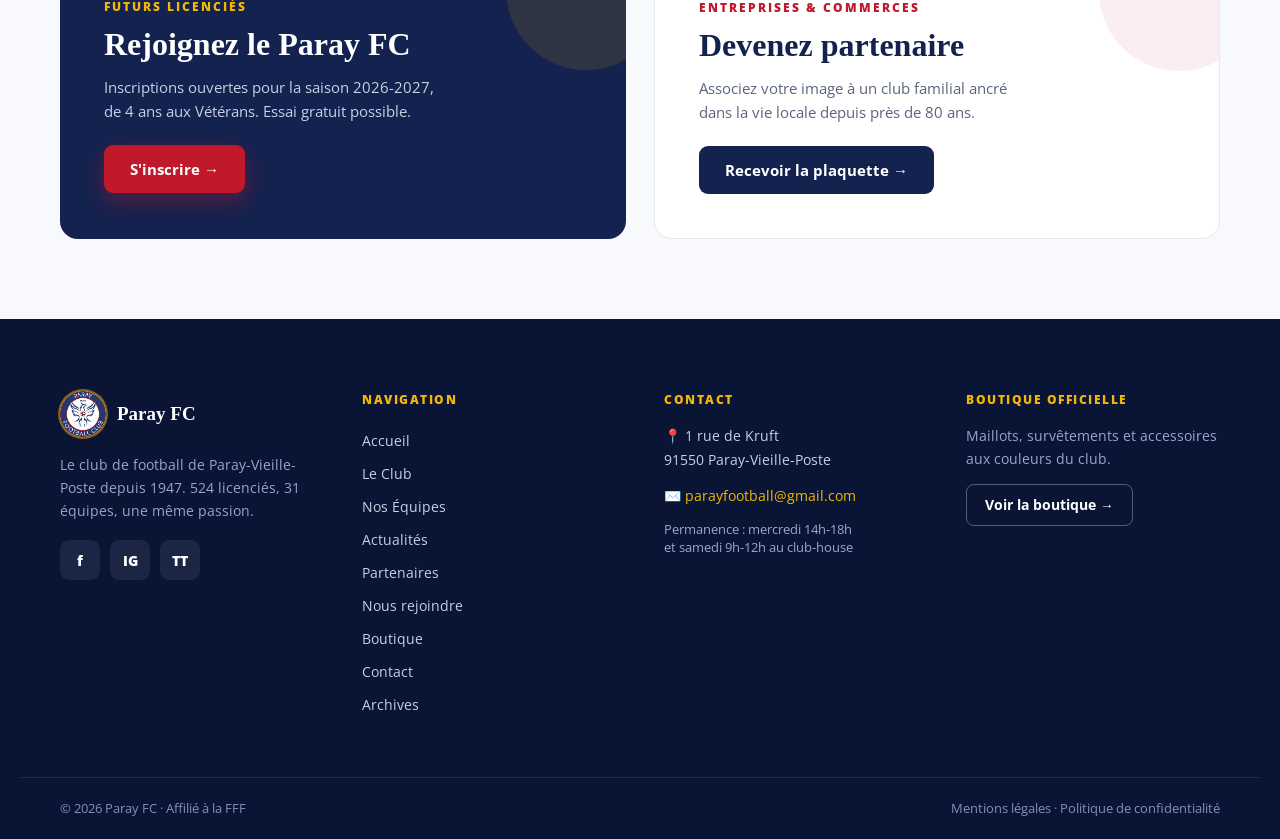
==== commit d1f7e545: "Accueil allege : suppression des sections Poles et Partenaires (pages dediees existantes)" ====
--- a/index.html
+++ b/index.html
@@ -157,121 +157,6 @@
     <!-- Les actualités s'affichent automatiquement ici dès qu'elles sont publiées dans l'admin -->
     <div class="news-grid" id="news-grid"></div>
     <p class="news-empty" id="news-empty-home">Aucune actualité pour le moment. Les premières nouvelles de la saison arriveront bientôt !</p>
-  </section>
-
-  <!-- ============ ÉQUIPES PAR PÔLE ============ -->
-  <section id="equipes" class="section--band">
-    <div class="section">
-      <div class="section-center">
-        <span class="eyebrow"><span data-config="teamCount">31</span> ÉQUIPES · DU BABY AUX VÉTÉRANS</span>
-        <h2 class="section-title">Nos équipes par pôle</h2>
-        <p>Chaque catégorie progresse dans un cadre adapté à son âge, encadrée par des éducateurs diplômés.</p>
-      </div>
-
-      <div class="poles-grid">
-        <!-- Pôle Animation -->
-        <a href="equipes.html#pole-animation" class="pole-card" style="border-top-color:var(--accent);">
-          <div class="pole-card__media"><div class="img-placeholder">Photo Animation</div></div>
-          <div class="pole-card__body">
-            <span class="pole-range" style="background:var(--accent);">BABY → U9 · 5 équipes</span>
-            <h3 class="pole-name">Animation</h3>
-            <p class="pole-teams">Baby Foot, U6, U7, U8 et U9 — le plaisir de jouer avant tout.</p>
-          </div>
-        </a>
-        <!-- Pôle Préformation -->
-        <a href="equipes.html#pole-preformation" class="pole-card" style="border-top-color:var(--secondary);">
-          <div class="pole-card__media"><div class="img-placeholder">Photo Préformation</div></div>
-          <div class="pole-card__body">
-            <span class="pole-range" style="background:var(--secondary);">U10 → U13 · 4 équipes</span>
-            <h3 class="pole-name">Préformation</h3>
-            <p class="pole-teams">U10, U11, U12 et U13 — on apprend les bases techniques et l'esprit collectif.</p>
-          </div>
-        </a>
-        <!-- Pôle Formation -->
-        <a href="equipes.html#pole-formation" class="pole-card" style="border-top-color:var(--navy-text);">
-          <div class="pole-card__media"><div class="img-placeholder">Photo Formation</div></div>
-          <div class="pole-card__body">
-            <span class="pole-range" style="background:var(--navy-text);">U14 → U18 · 7 équipes</span>
-            <h3 class="pole-name">Formation</h3>
-            <p class="pole-teams">U14 A/B, U15, U16 A/B, U17 et U18 — sur le chemin du football senior.</p>
-          </div>
-        </a>
-        <!-- Pôle Seniors -->
-        <a href="equipes.html#pole-seniors" class="pole-card" style="border-top-color:var(--navy-dark);">
-          <div class="pole-card__media"><div class="img-placeholder">Photo Seniors</div></div>
-          <div class="pole-card__body">
-            <span class="pole-range" style="background:var(--navy-dark);">U20 → VÉTÉRANS</span>
-            <h3 class="pole-name">Seniors</h3>
-            <p class="pole-teams">U20, Seniors A (Régionale 2), Seniors B et Vétérans du dimanche.</p>
-          </div>
-        </a>
-      </div>
-    </div>
-  </section>
-
-  <!-- ============ PARTENAIRES ============ -->
-  <section id="partenaires" class="section">
-    <div class="section-center">
-      <span class="eyebrow">ILS NOUS SOUTIENNENT</span>
-      <h2 class="section-title">Nos partenaires</h2>
-      <p>Commerçants et entreprises de Paray-Vieille-Poste qui rendent le football accessible à tous.</p>
-    </div>
-
-    <!-- Platine -->
-    <div class="tier">
-      <div class="tier__head">
-        <span class="tier__chip" style="background:#AEB9CE;box-shadow:0 0 0 4px rgba(174,185,206,.25);"></span>
-        <span class="tier__name">Platine</span>
-        <span class="tier__line"></span>
-      </div>
-      <div class="tier__logos">
-        <div class="partner-logo" style="width:230px;height:132px;"><span style="font-size:20px;">Groupe Lefebvre BTP</span></div>
-      </div>
-    </div>
-
-    <!-- Or -->
-    <div class="tier">
-      <div class="tier__head">
-        <span class="tier__chip" style="background:var(--accent);box-shadow:0 0 0 4px rgb(from var(--accent) r g b / .22);"></span>
-        <span class="tier__name">Or</span>
-        <span class="tier__line"></span>
-      </div>
-      <div class="tier__logos">
-        <div class="partner-logo" style="width:188px;height:116px;"><span style="font-size:17px;">Boulangerie Saint-Michel</span></div>
-        <div class="partner-logo" style="width:188px;height:116px;"><span style="font-size:17px;">Garage 91 Auto</span></div>
-      </div>
-    </div>
-
-    <!-- Argent -->
-    <div class="tier">
-      <div class="tier__head">
-        <span class="tier__chip" style="background:#B9C0CB;box-shadow:0 0 0 4px rgba(185,192,203,.25);"></span>
-        <span class="tier__name">Argent</span>
-        <span class="tier__line"></span>
-      </div>
-      <div class="tier__logos">
-        <div class="partner-logo" style="width:152px;height:100px;"><span style="font-size:14px;">Pharmacie du Centre</span></div>
-        <div class="partner-logo" style="width:152px;height:100px;"><span style="font-size:14px;">Optique Vision</span></div>
-        <div class="partner-logo" style="width:152px;height:100px;"><span style="font-size:14px;">Pizza Roma</span></div>
-        <div class="partner-logo" style="width:152px;height:100px;"><span style="font-size:14px;">Intermarché Paray</span></div>
-      </div>
-    </div>
-
-    <!-- Bronze -->
-    <div class="tier">
-      <div class="tier__head">
-        <span class="tier__chip" style="background:#B97A4A;box-shadow:0 0 0 4px rgba(185,122,74,.22);"></span>
-        <span class="tier__name">Bronze</span>
-        <span class="tier__line"></span>
-      </div>
-      <div class="tier__logos">
-        <div class="partner-logo" style="width:124px;height:84px;"><span style="font-size:12px;">Café des Sports</span></div>
-        <div class="partner-logo" style="width:124px;height:84px;"><span style="font-size:12px;">Fleuriste Élodie</span></div>
-        <div class="partner-logo" style="width:124px;height:84px;"><span style="font-size:12px;">Studio K Coiffure</span></div>
-        <div class="partner-logo" style="width:124px;height:84px;"><span style="font-size:12px;">Plomberie Martin</span></div>
-        <div class="partner-logo" style="width:124px;height:84px;"><span style="font-size:12px;">Tabac de la Mairie</span></div>
-      </div>
-    </div>
   </section>
 
   <!-- ============ DOUBLE CALL-TO-ACTION ============ -->
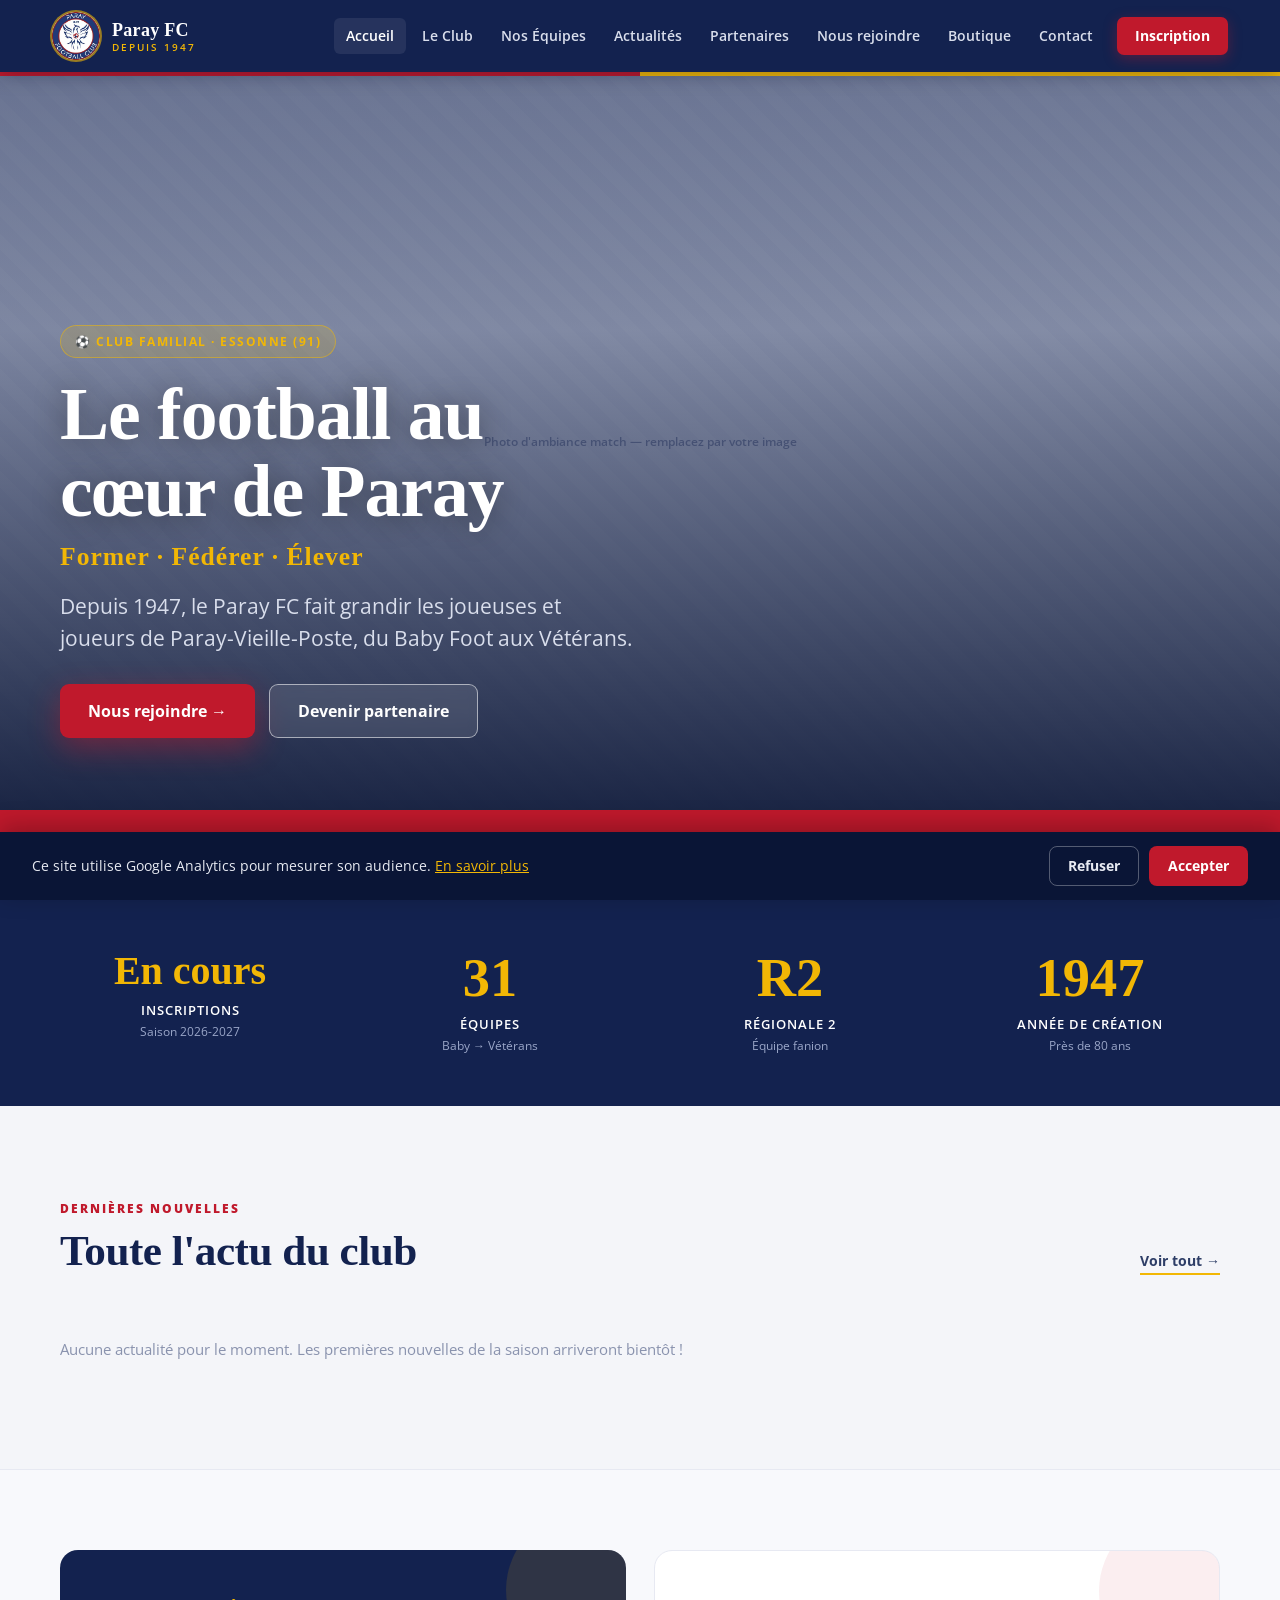
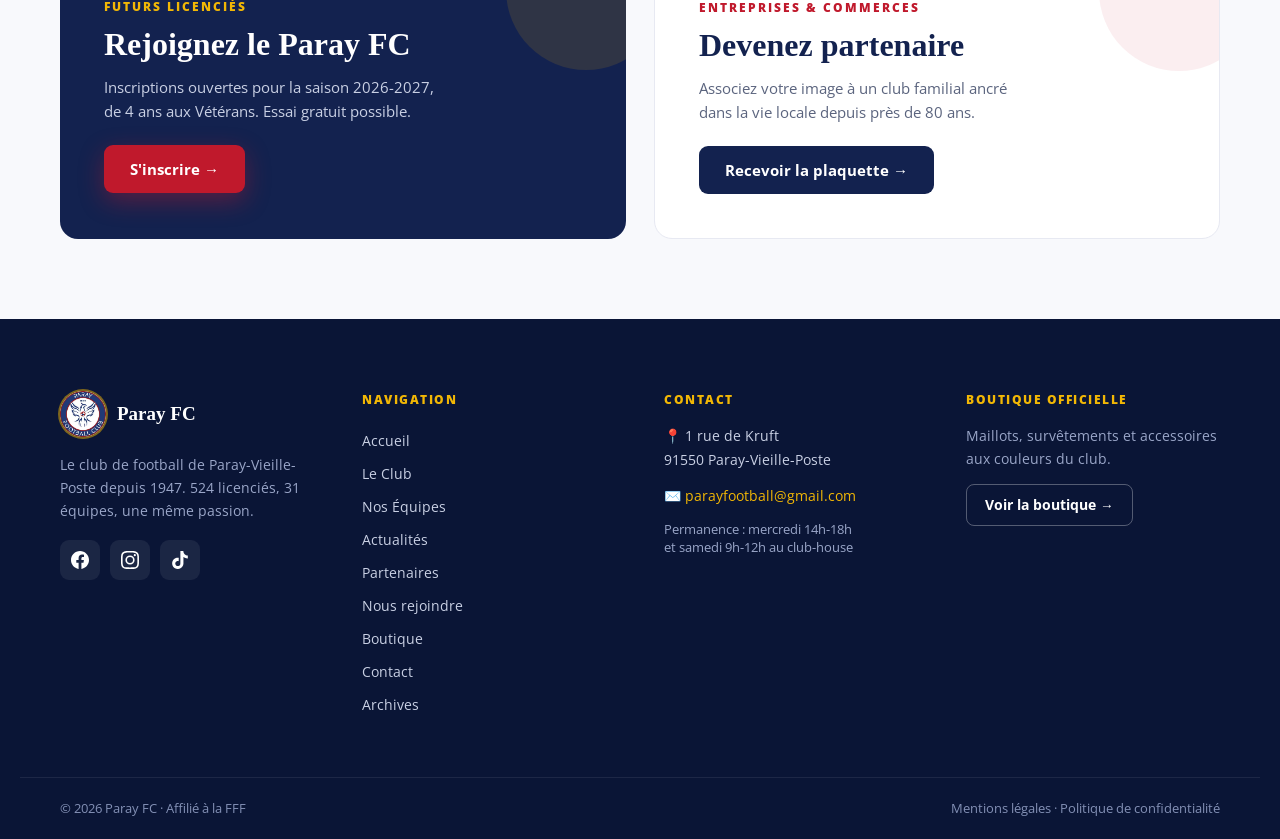
==== commit 31deec80: "Réseaux sociaux : vraies icônes SVG (Facebook, Instagram, TikTok) dans le footer" ====
--- a/index.html
+++ b/index.html
@@ -192,9 +192,9 @@
         </div>
         <p class="footer-club__text" data-config="aboutText">Le club de football de Paray-Vieille-Poste depuis 1947. 524 licenciés, 31 équipes, une même passion.</p>
         <div class="social">
-          <a href="#" data-config-href="social.facebook" aria-label="Facebook" class="social__link">f</a>
-          <a href="#" data-config-href="social.instagram" aria-label="Instagram" class="social__link">IG</a>
-          <a href="#" data-config-href="social.tiktok" aria-label="TikTok" class="social__link">TT</a>
+          <a href="#" data-config-href="social.facebook" aria-label="Facebook" class="social__link"><svg viewBox="0 0 24 24" aria-hidden="true"><path d="M24 12.073c0-6.627-5.373-12-12-12s-12 5.373-12 12c0 5.99 4.388 10.954 10.125 11.854v-8.385H7.078v-3.47h3.047V9.43c0-3.007 1.792-4.669 4.533-4.669 1.312 0 2.686.235 2.686.235v2.953H15.83c-1.491 0-1.956.925-1.956 1.874v2.25h3.328l-.532 3.47h-2.796v8.385C19.612 23.027 24 18.062 24 12.073z"/></svg></a>
+          <a href="#" data-config-href="social.instagram" aria-label="Instagram" class="social__link"><svg viewBox="0 0 24 24" aria-hidden="true"><path d="M12 2.163c3.204 0 3.584.012 4.85.07 3.252.148 4.771 1.691 4.919 4.919.058 1.265.069 1.645.069 4.849 0 3.205-.012 3.584-.069 4.849-.149 3.225-1.664 4.771-4.919 4.919-1.266.058-1.644.07-4.85.07-3.204 0-3.584-.012-4.849-.07-3.26-.149-4.771-1.699-4.919-4.92-.058-1.265-.07-1.644-.07-4.849 0-3.204.013-3.583.07-4.849.149-3.227 1.664-4.771 4.919-4.919 1.266-.057 1.645-.069 4.849-.069zm0-2.163C8.741 0 8.333.014 7.053.072 2.695.272.273 2.69.073 7.052.014 8.333 0 8.741 0 12c0 3.259.014 3.668.072 4.948.2 4.358 2.618 6.78 6.98 6.98C8.333 23.986 8.741 24 12 24c3.259 0 3.668-.014 4.948-.072 4.354-.2 6.782-2.618 6.979-6.98.059-1.28.073-1.689.073-4.948 0-3.259-.014-3.667-.072-4.947-.196-4.354-2.617-6.78-6.979-6.98C15.668.014 15.259 0 12 0zm0 5.838a6.162 6.162 0 100 12.324 6.162 6.162 0 000-12.324zM12 16a4 4 0 110-8 4 4 0 010 8zm6.406-11.845a1.44 1.44 0 100 2.881 1.44 1.44 0 000-2.881z"/></svg></a>
+          <a href="#" data-config-href="social.tiktok" aria-label="TikTok" class="social__link"><svg viewBox="0 0 24 24" aria-hidden="true"><path d="M12.525.02c1.31-.02 2.61-.01 3.91-.02.08 1.53.63 3.09 1.75 4.17 1.12 1.11 2.7 1.62 4.24 1.79v4.03c-1.44-.05-2.89-.35-4.2-.97-.57-.26-1.1-.59-1.62-.93-.01 2.92.01 5.84-.02 8.75-.08 1.4-.54 2.79-1.35 3.94-1.31 1.92-3.58 3.17-5.91 3.21-1.43.08-2.86-.31-4.08-1.03-2.02-1.19-3.44-3.37-3.65-5.71-.02-.5-.03-1-.01-1.49.18-1.9 1.12-3.72 2.58-4.96 1.66-1.44 3.98-2.13 6.15-1.72.02 1.48-.04 2.96-.04 4.44-.99-.32-2.15-.23-3.02.37-.63.41-1.11 1.04-1.36 1.75-.21.51-.15 1.07-.14 1.61.24 1.64 1.82 3.02 3.5 2.87 1.12-.01 2.19-.66 2.77-1.61.19-.33.4-.67.41-1.06.1-1.79.06-3.57.07-5.36.01-4.03-.01-8.05.02-12.07z"/></svg></a>
         </div>
       </div>
       <!-- Liens rapides -->
--- a/css/style.css
+++ b/css/style.css
@@ -233,6 +233,7 @@
    =================================================================== */
 .section { max-width: var(--maxw); margin: 0 auto; padding: clamp(56px, 8vw, 90px) clamp(20px, 5vw, 40px); }
 .section--band { background: var(--white); border-top: 1px solid var(--border); border-bottom: 1px solid var(--border); }
+.section--soft { background: #EEF2FB; border-top: 1px solid var(--border); border-bottom: 1px solid var(--border); }
 .section-head {
   display: flex; flex-wrap: wrap; align-items: flex-end; justify-content: space-between;
   gap: 16px; margin-bottom: clamp(28px, 4vw, 44px);
@@ -328,6 +329,7 @@
 .footer-club__text { font-size: 14px; line-height: 1.65; margin-top: 16px; max-width: 30ch; color: var(--grey-soft); }
 .social { display: flex; gap: 10px; margin-top: 18px; }
 .social__link { display: grid; place-items: center; width: 40px; height: 40px; border-radius: 9px; background: rgba(255,255,255,.07); font-weight: 800; font-size: 14px; color: var(--white); transition: background .15s; }
+.social__link svg { width: 18px; height: 18px; fill: currentColor; display: block; }
 .social__link:hover { background: var(--red); }
 .footer-col__title { font-size: 12px; font-weight: 800; letter-spacing: 1.5px; color: var(--gold); text-transform: uppercase; margin-bottom: 16px; }
 .footer-link { display: block; font-size: 14px; color: #C9D0E4; padding: 7px 0; transition: color .15s; }
@@ -385,6 +387,15 @@
 .breadcrumb .sep { opacity: .5; }
 .breadcrumb .current { color: #fff; }
 .page-hero__anchors { display: flex; flex-wrap: wrap; gap: 10px; margin-top: 26px; }
+
+/* Hero en 2 colonnes avec logo (page Le Club) */
+.page-hero__inner--split { display: grid; grid-template-columns: 1fr auto; align-items: center; gap: clamp(24px, 5vw, 56px); }
+.page-hero__logo { width: 220px; max-width: 100%; height: auto; display: block; }
+@media (max-width: 767px) {
+  .page-hero__inner--split { grid-template-columns: 1fr; }
+  .page-hero__media { justify-self: center; }
+  .page-hero__logo { width: 140px; }
+}
 
 /* Pastilles d'ancrage (page Équipes) */
 .anchor-pill {
@@ -596,7 +607,8 @@
 .shop-grid { display: grid; grid-template-columns: repeat(auto-fill, minmax(230px, 1fr)); gap: clamp(18px, 2.4vw, 26px); }
 .product-card { display: flex; flex-direction: column; background: #fff; border: 1px solid var(--border); border-radius: 14px; overflow: hidden; box-shadow: 0 5px 20px rgb(from var(--primary) r g b / .06); transition: transform .16s, box-shadow .16s; }
 .product-card:hover { transform: translateY(-4px); box-shadow: 0 16px 38px rgb(from var(--primary) r g b / .14); }
-.product-card__media { position: relative; aspect-ratio: 1/1; background: #EEF0F6; }
+.product-card__media { position: relative; aspect-ratio: 1/1; background: #fff; display: block; }
+.product-card__media img { position: absolute; inset: 0; width: 100%; height: 100%; object-fit: contain; padding: 12px; }
 .product-tag { position: absolute; top: 12px; left: 12px; z-index: 2; background: var(--red); color: #fff; font-size: 10.5px; font-weight: 800; letter-spacing: .6px; padding: 5px 10px; border-radius: 6px; }
 .product-card__body { padding: 16px 18px 20px; display: flex; flex-direction: column; flex: 1; }
 .product-name { font-family: Cambria, Georgia, serif; font-weight: 700; font-size: 1.12rem; color: var(--navy); line-height: 1.2; }
